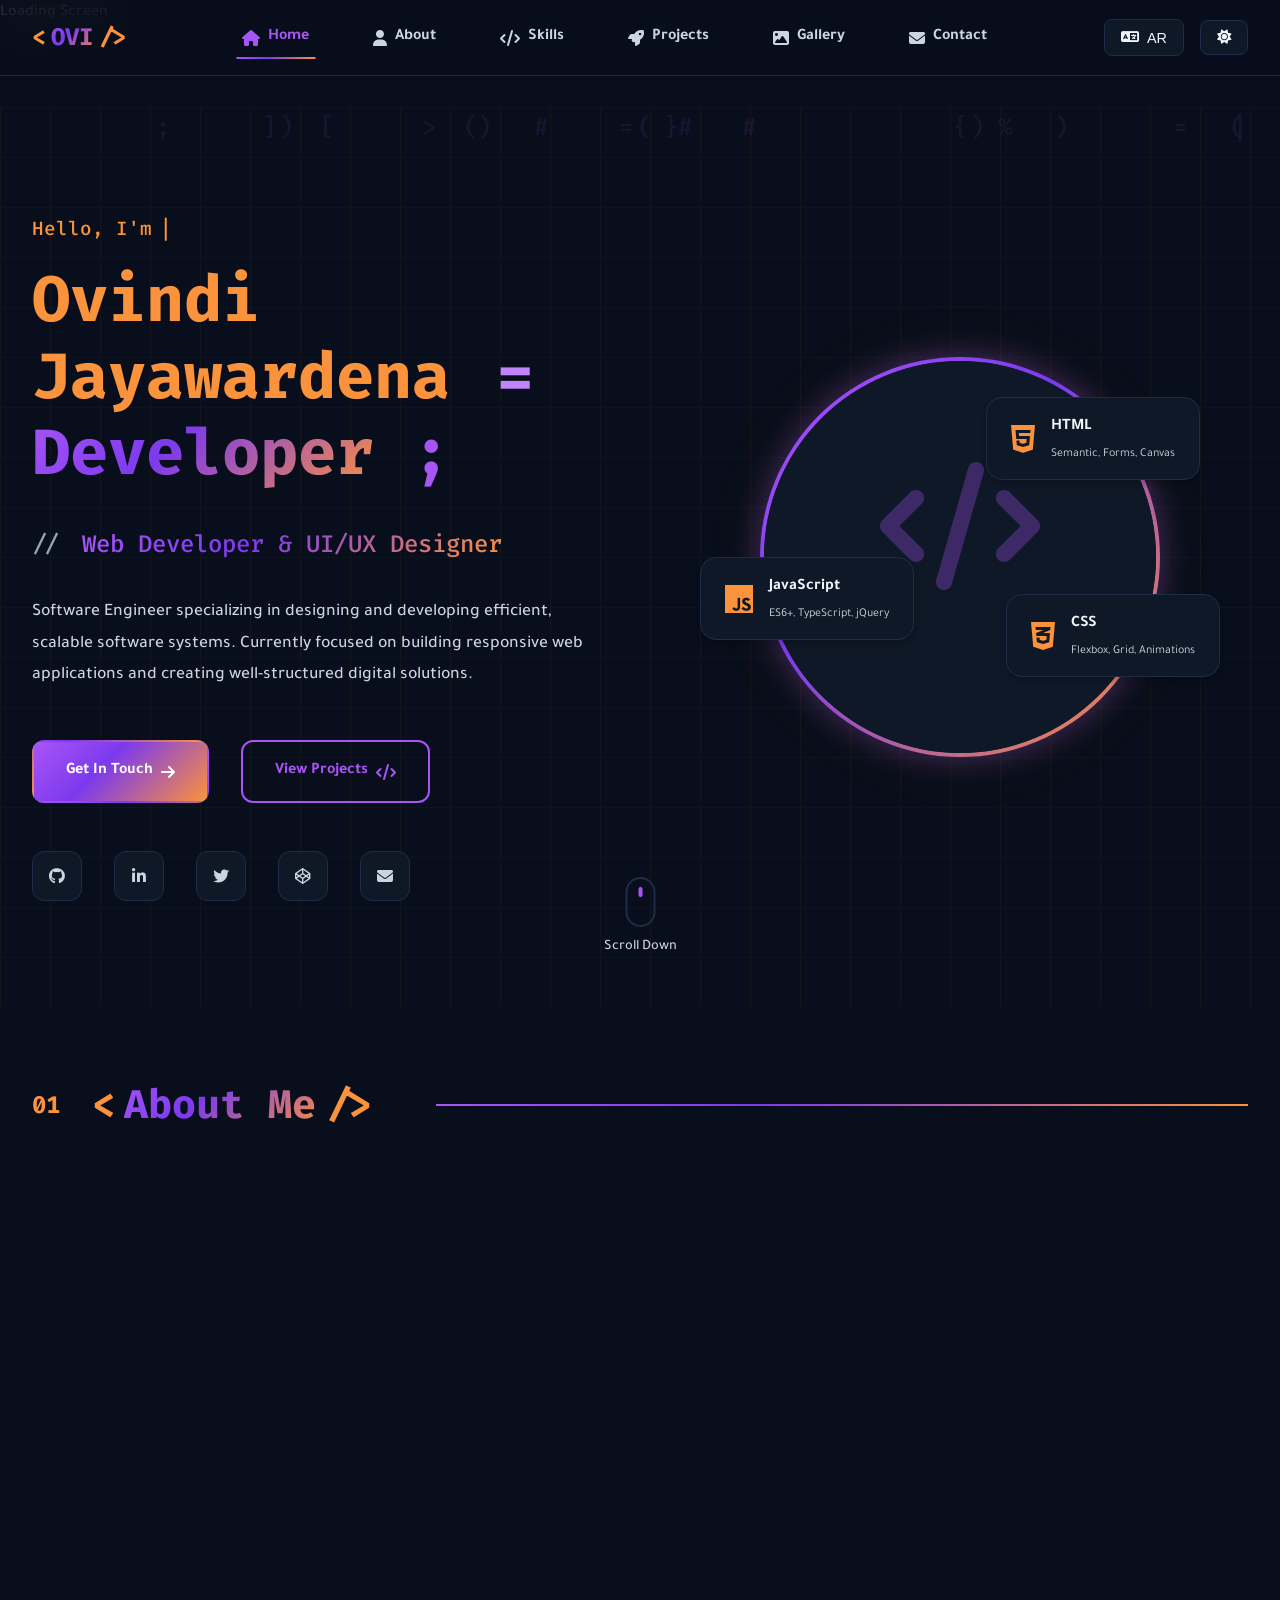
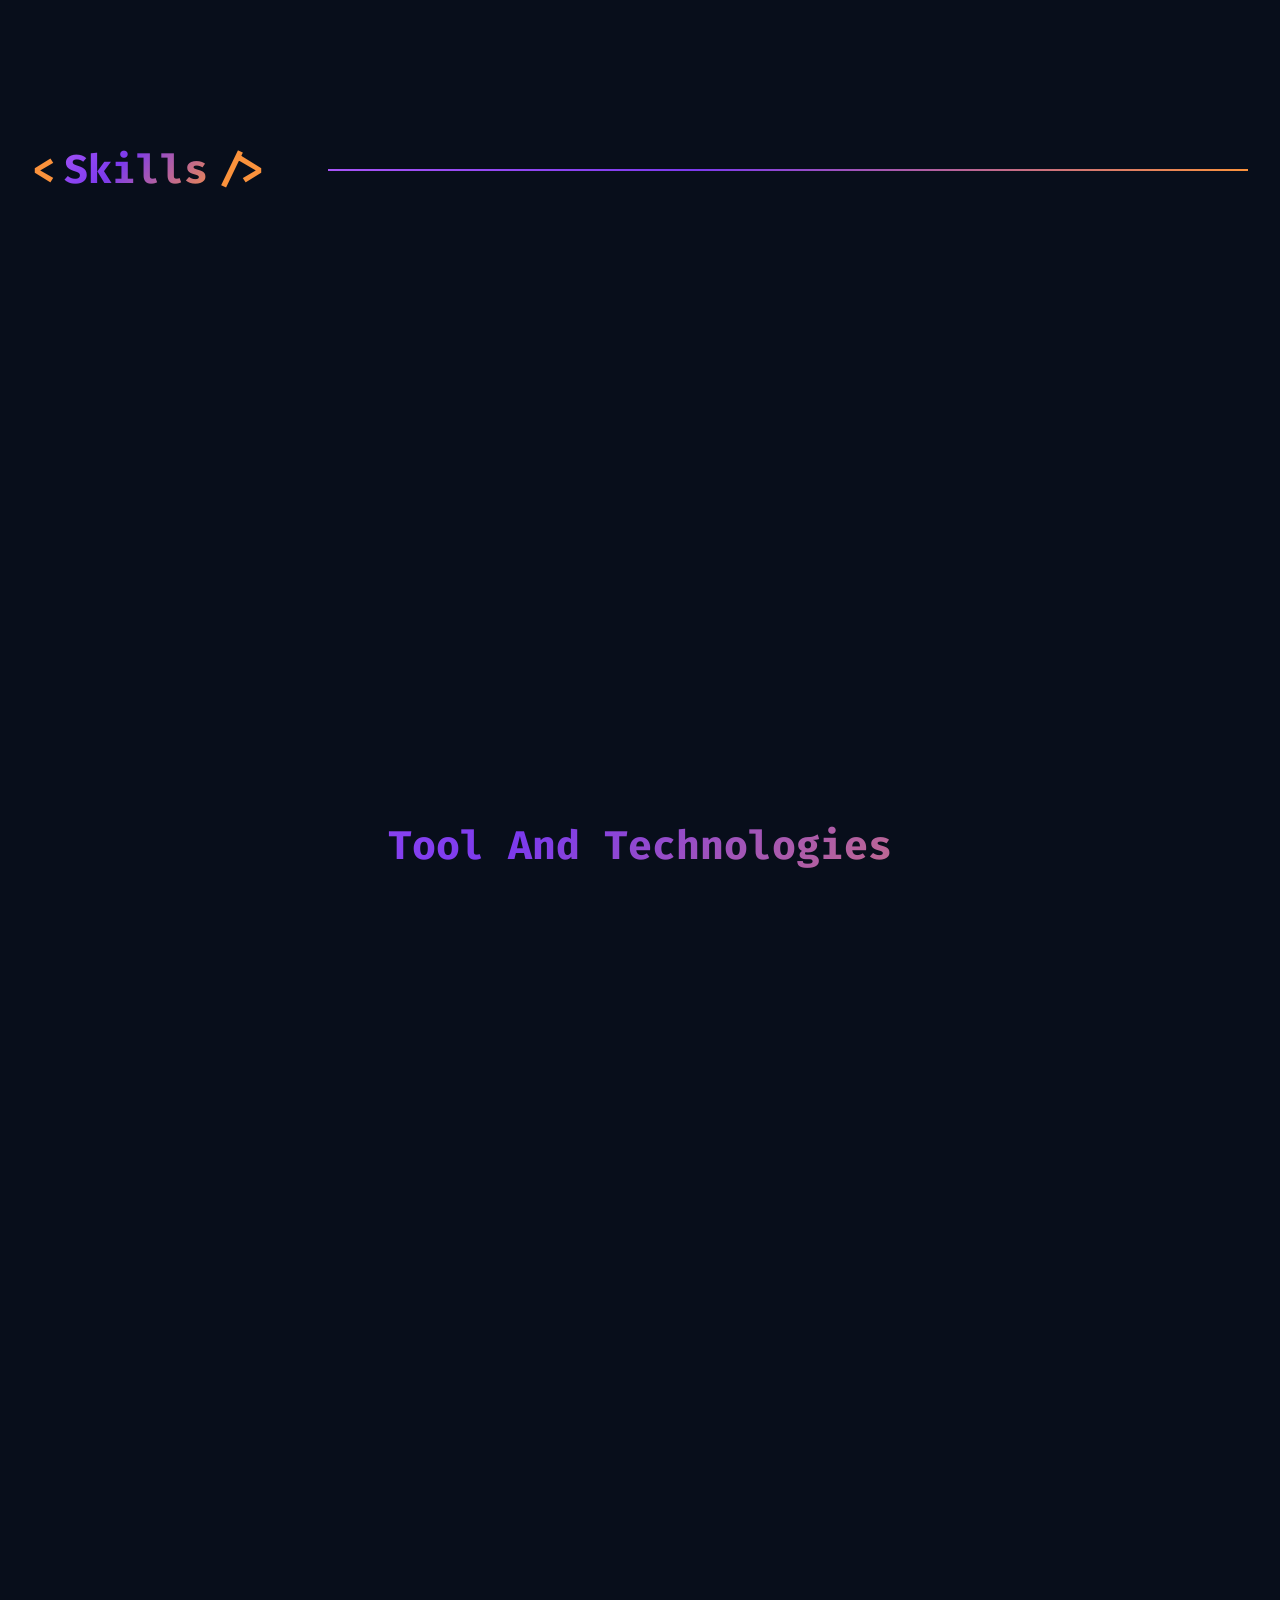
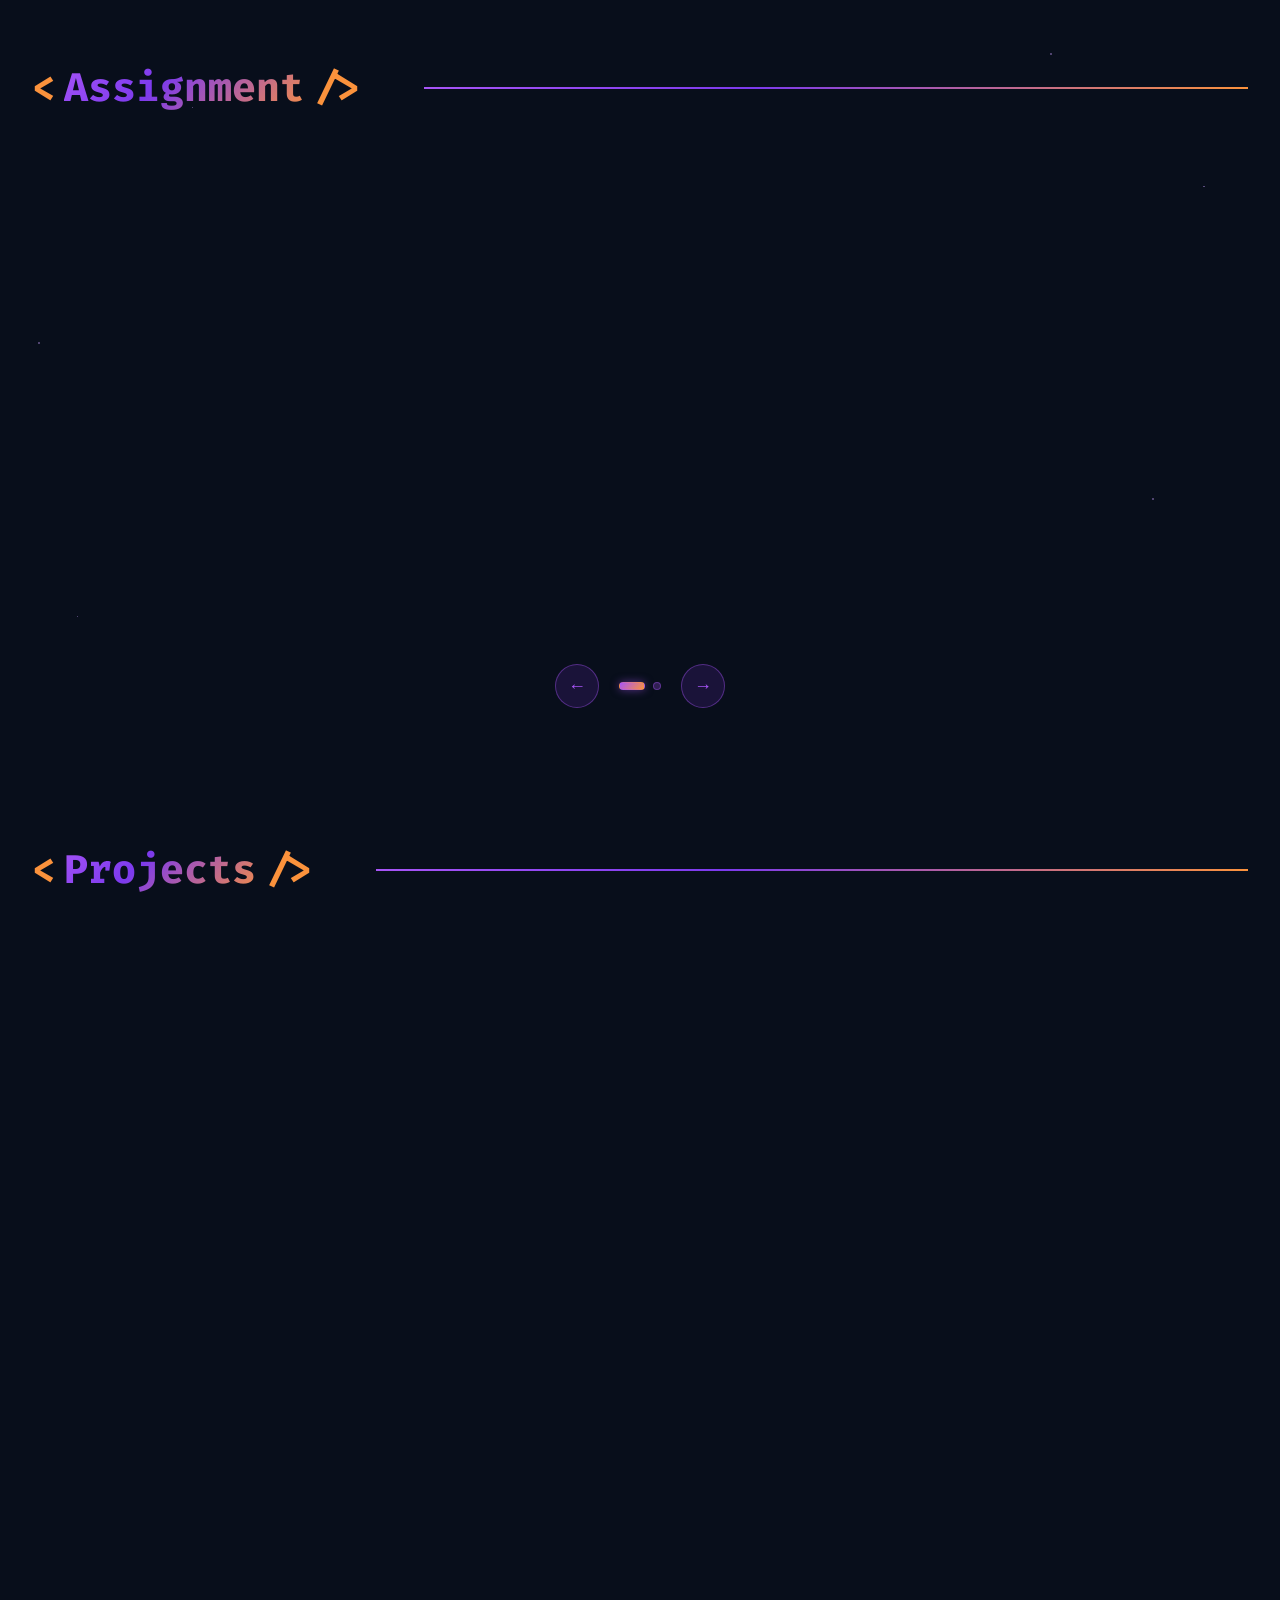
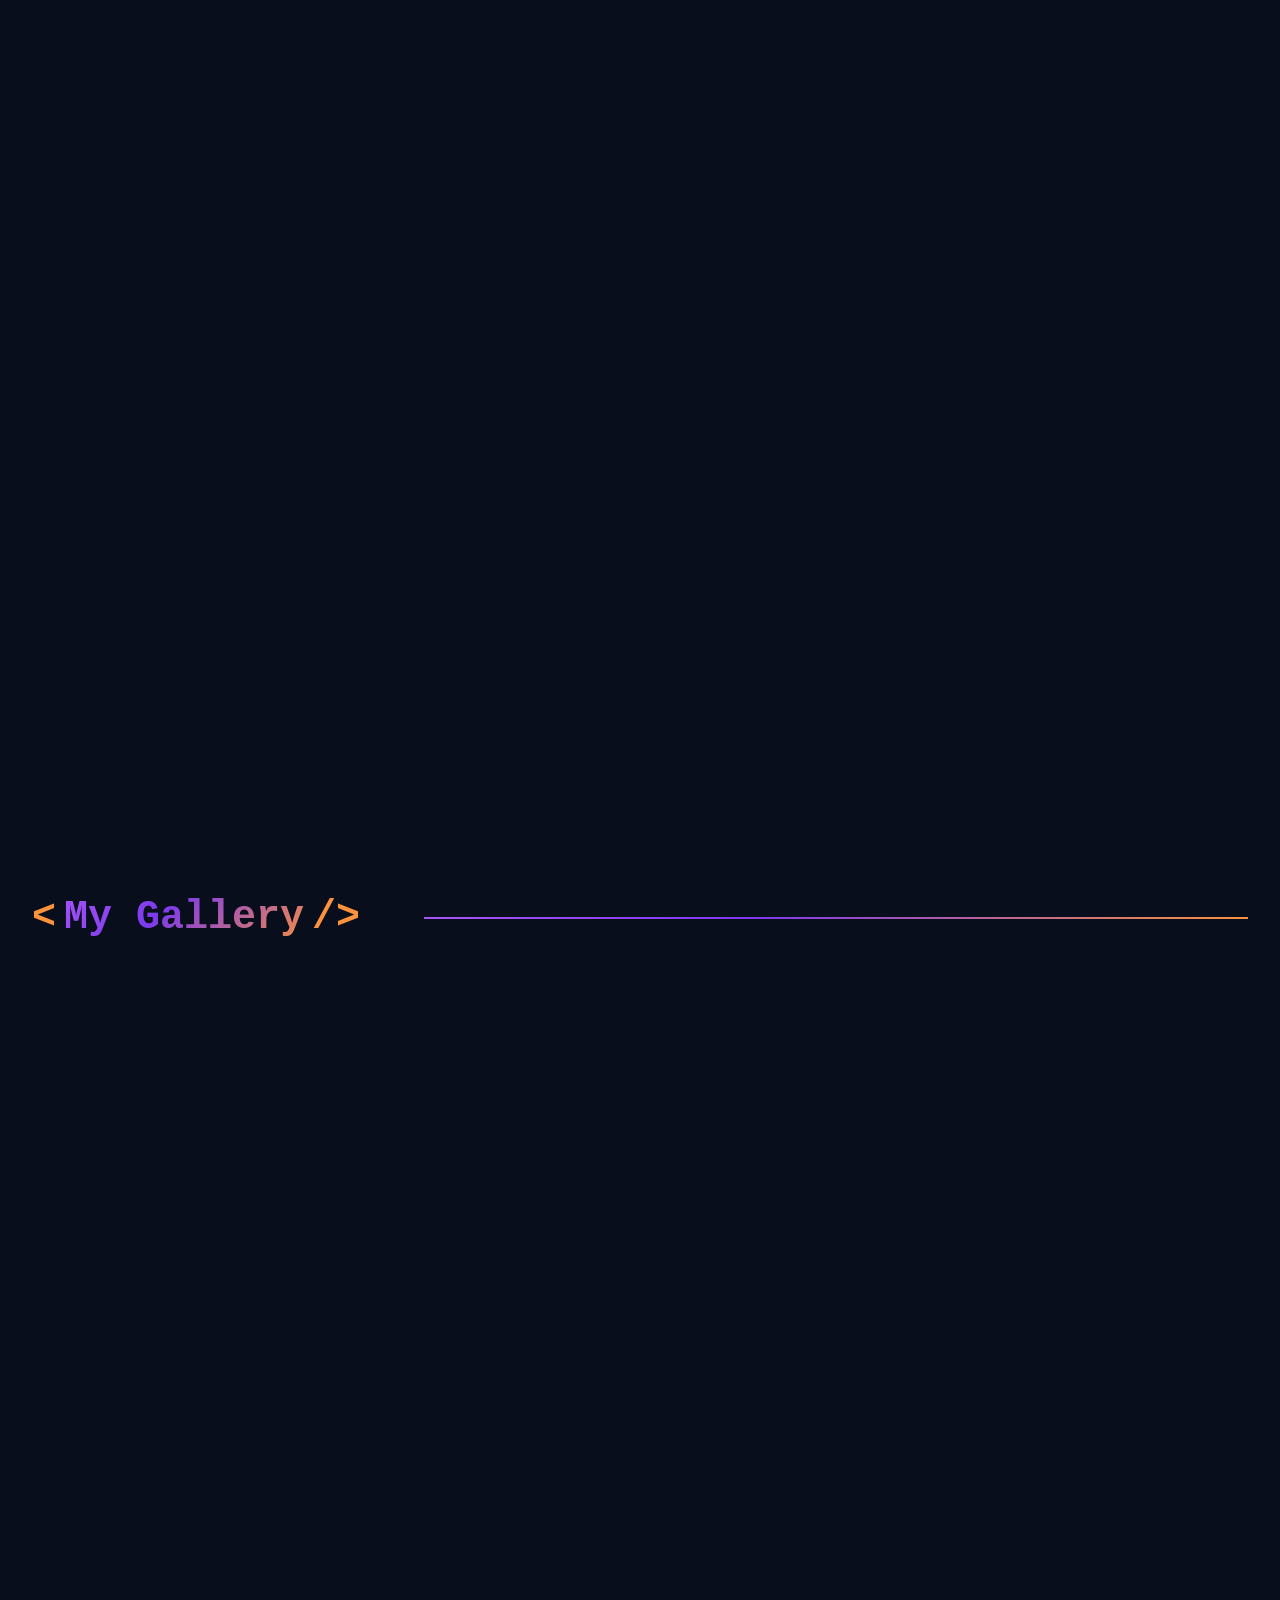
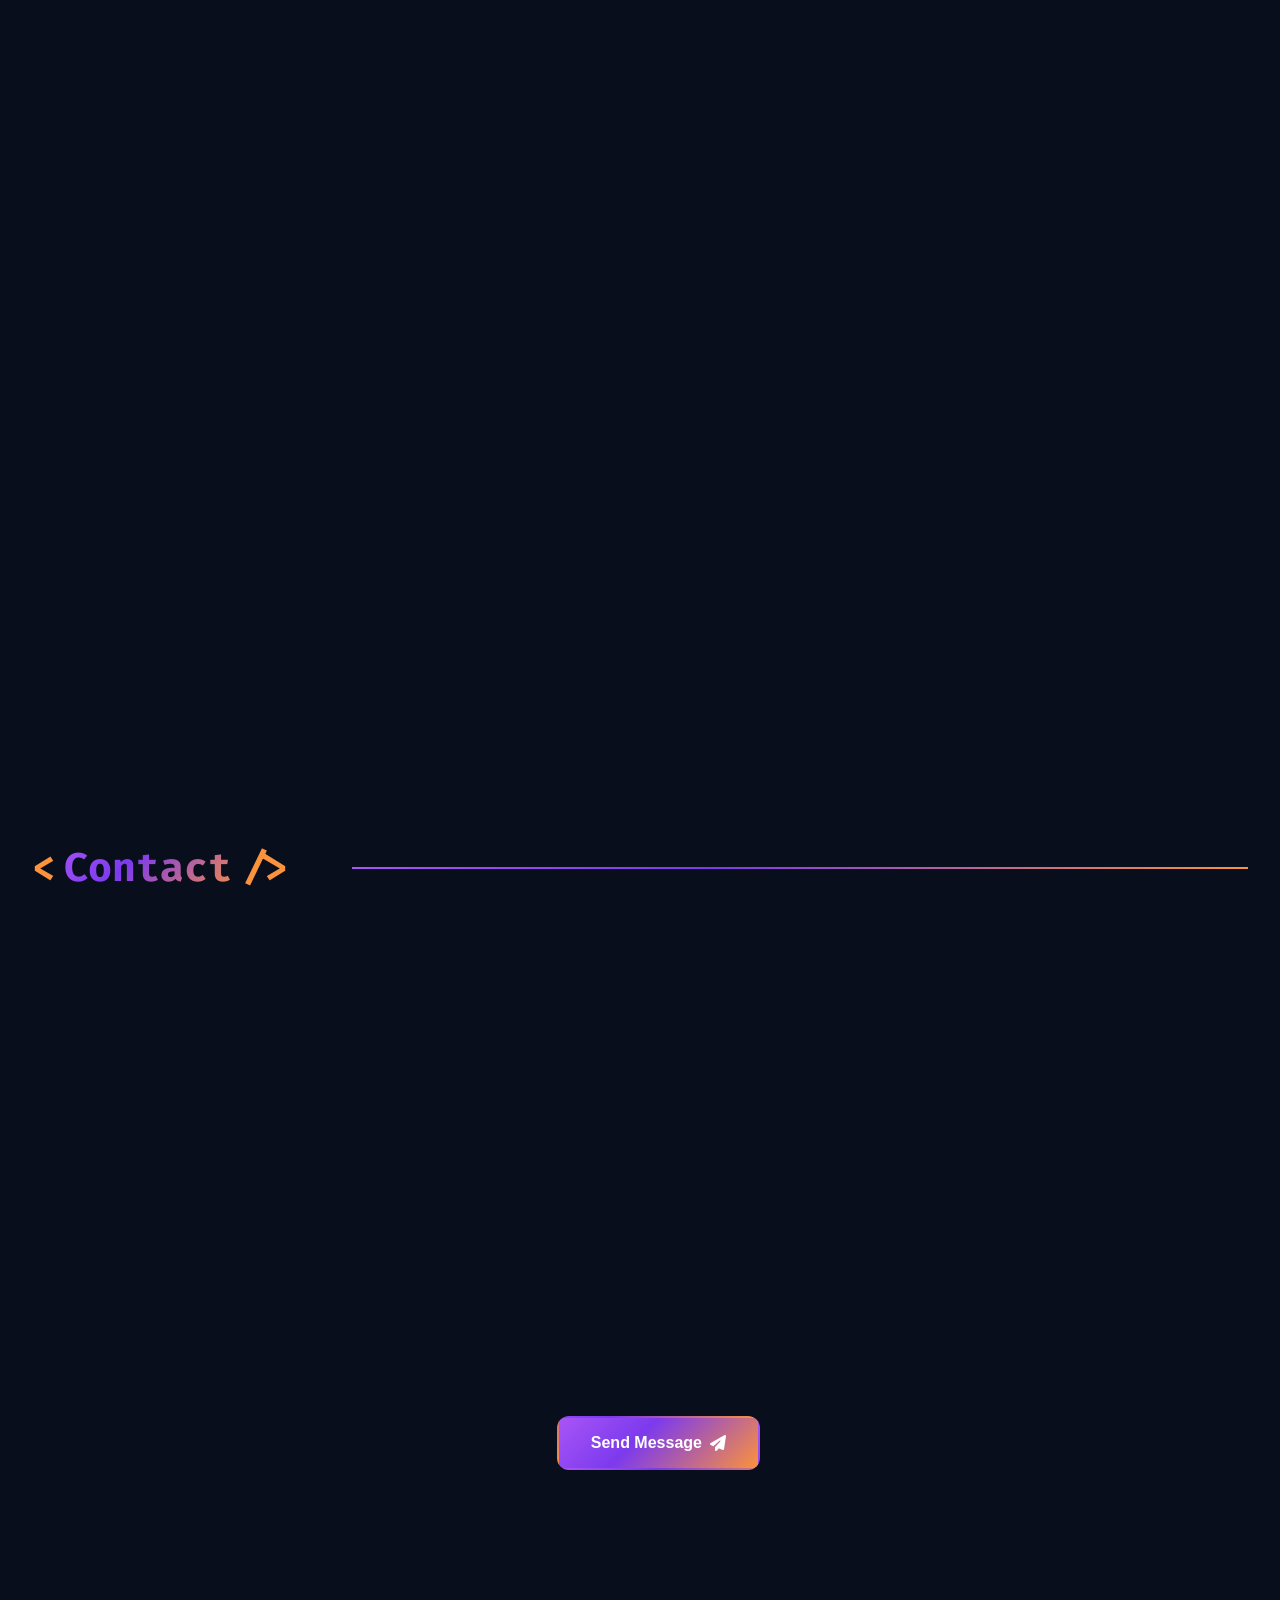
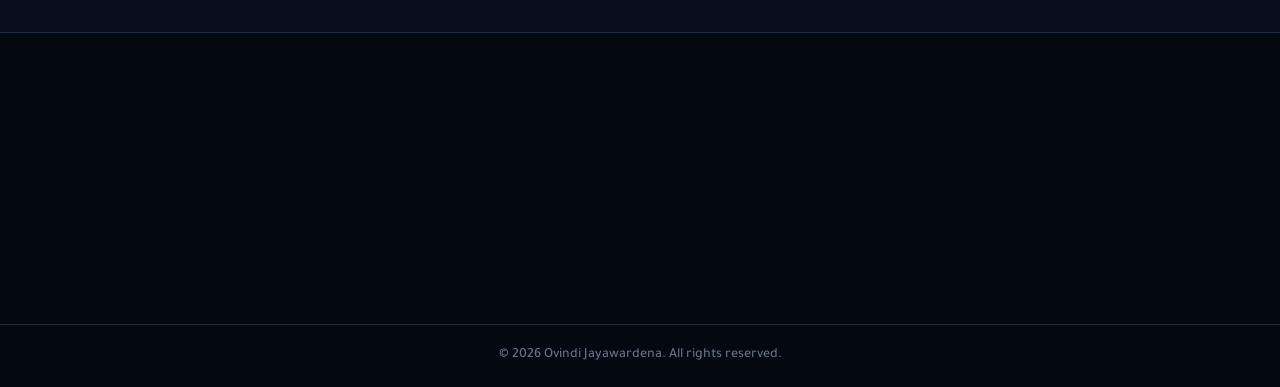
==== index.html @ 6ffea781 "add animtion for hero image icon" ====
<!DOCTYPE html>
<html lang="en" dir="ltr">
<head>
    <meta charset="UTF-8">
    <meta name="viewport" content="width=device-width, initial-scale=1.0, maximum-scale=5.0, user-scalable=yes">
    <meta http-equiv="X-UA-Compatible" content="IE=edge">
    <title> My Portfolio Web Design</title>




    <script>
        if (typeof console !== 'undefined' && console.warn) {
            const originalWarn = console.warn;
            console.warn = function(...args) {
                if (args[0] && typeof args[0] === 'string' && args[0].includes('tailwindcss.com')) {
                    return; // Suppress Tailwind CDN warning
                }
                originalWarn.apply(console, args);
            };
        }
    </script>



    <link rel="stylesheet" href="css/css.css">
    <!-- Font Awesome -->
    <link rel="stylesheet" href="https://cdnjs.cloudflare.com/ajax/libs/font-awesome/6.4.0/css/all.min.css">

    <!-- Google Fonts -->
    <link rel="preconnect" href="https://fonts.googleapis.com">
    <link rel="preconnect" href="https://fonts.gstatic.com" crossorigin>
    <link href="https://fonts.googleapis.com/css2?family=Tajawal:wght@300;400;500;700;800;900&family=Fira+Code:wght@300;
    400;500;600;700&display=swap" rel="stylesheet">
    <link href="https://unpkg.com/aos@2.3.1/dist/aos.css" rel="stylesheet">

    <!-- Animate CSS -->
    <link rel="stylesheet" href="https://cdnjs.cloudflare.com/ajax/libs/animate.css/4.1.1/animate.min.css"/>

</head>
<body class="body-main" data-theme="dark" data-lang="en" data-dir="ltr">


 Loading Screen
<div class="loader-screen" id="loader">
    <div class="loader-content">
        <div class="loader-code-text">
            <div class="code-line" data-line="1">const portfolio = {</div>
            <div class="code-line" data-line="2">  loading: true,</div>
            <div class="code-line" data-line="3">  status: 'initializing...'</div>
            <div class="code-line" data-line="4">};</div>
        </div>
        <div class="loader-spinner-wrapper">
            <div class="loader-spinner"></div>
        </div>
        <div class="loader-progress-wrapper">
            <div class="loader-progress-bar"></div>
        </div>
        <div class="loader-percentage" id="loaderPercent">0%</div>
    </div>
</div>

<!-- Navigation Header -->
<header class="main-header" id="header">
    <nav class="nav-container">
        <div class="nav-brand">
            <div class="brand-logo">
                <span class="logo-bracket">&lt;</span>
                <span class="logo-text">OVI</span>
                <span class="logo-bracket">/&gt;</span>
            </div>
        </div>

        <div class="nav-menu" id="navMenu">
            <a href="#home" class="nav-link active" data-section="home">
                <i class="fas fa-home"></i>
                <span class="nav-text" data-text-en="Home" data-text-ar="الرئيسية">Home</span>
            </a>
            <a href="#about" class="nav-link" data-section="about">
                <i class="fas fa-user"></i>
                <span class="nav-text" data-text-en="About" data-text-ar="عني">About</span>
            </a>
            <a href="#skills" class="nav-link" data-section="skills">
                <i class="fas fa-code"></i>
                <span class="nav-text" data-text-en="Skills" data-text-ar="المهارات">Skills</span>
            </a>

            <a href="#projects" class="nav-link" data-section="projects">
                <i class="fas fa-rocket"></i>
                <span class="nav-text" data-text-en="Projects" data-text-ar="المشاريع">Projects</span>
            </a>
            <a href="#gallery" class="nav-link" data-section="gallery">
                <i class="fas fa-image"></i>
                <span class="nav-text" data-text-en="Gallery" data-text-ar="الخبرة">Gallery</span>
            </a>
            <a href="#contact" class="nav-link" data-section="contact">
                <i class="fas fa-envelope"></i>
                <span class="nav-text" data-text-en="Contact" data-text-ar="التواصل">Contact</span>
            </a>
        </div>

        <div class="nav-controls">
            <button class="lang-toggle" id="langToggle" title="Toggle Language">
                <i class="fas fa-language"></i>
                <span class="lang-text">AR</span>
            </button>
            <button class="theme-toggle" id="themeToggle" title="Toggle Theme">
                <i class="fas fa-moon"></i>
            </button>
            <button class="menu-toggle" id="menuToggle" title="Toggle Menu">
                <span></span>
                <span></span>
                <span></span>
            </button>
        </div>
    </nav>
</header>

<!-- Main Content -->
<main class="main-content">

    <!-- Hero Section -->
    <section id="home" class="hero-section">
        <div class="hero-background">
            <div class="code-grid-bg"></div>
            <div class="floating-particles" id="particles"></div>
        </div>

        <div class="hero-container">
            <div class="hero-content">
                <div class="hero-greeting">
                    <span class="greeting-text" data-text-en="Hello, I'm" data-text-ar="مرحباً، أنا">Hello, I'm</span>
                    <span class="greeting-cursor">|</span>
                </div>

                <h1 class="hero-name" id="heroName">
                    <span class="name-prefix">Ovindi Jayawardena</span>
                    <span class="name-operator">=</span>
                    <span class="name-value">Developer</span>
                    <span class="name-suffix">;</span>
                </h1>

                <div class="hero-title">
                    <span class="title-prefix">//</span>
                    <span class="title-text" data-text-en="Web Developer & UI/UX Designer" data-text-ar="مطور
                    Web  & مصمم UI/UX">Web Developer & UI/UX Designer</span>
                </div>

                <p class="hero-description" data-text-en="Software Engineer specializing in designing and developing efficient,
                scalable software systems. Currently focused on building responsive web applications and creating well-structured digital solutions."
                   data-text-ar="مهندس برمجيات متخصص في تصميم وتطوير أنظمة برمجية فعالة
                    وقابلة للتوسع. يركز حاليًا على بناء تطبيقات ويب متجاوبة وإنشاء حلول رقمية منظمة بشكل جيد.">
                    Software Engineer specializing in designing and developing efficient, scalable software systems.
                    Currently focused on building responsive web applications and creating well-structured digital solutions.
                </p>

                <div class="hero-buttons" >
                    <a href="#contact" class="btn btn-primary">
                        <span data-text-en="Get In Touch" data-text-ar="تواصل معي">Get In Touch</span>
                        <i class="fas fa-arrow-right"></i>
                    </a>
                    <a href="#projects" class="btn btn-secondary">
                        <span data-text-en="View Projects" data-text-ar="عرض المشاريع">View Projects</span>
                        <i class="fas fa-code"></i>
                    </a>
                </div>

                <div class="hero-social">
                    <a href="https://github.com/OviBby" class="social-icon" title="GitHub">
                        <i class="fab fa-github"></i>
                    </a>
                    <a href="https://www.linkedin.com/in/ovindi-jayawardena-5516933a5/" class="social-icon" title="LinkedIn">
                        <i class="fab fa-linkedin-in"></i>
                    </a>
                    <a href="#" class="social-icon" title="Twitter">
                        <i class="fab fa-twitter"></i>
                    </a>
                    <a href="https://codepen.io/your-work" class="social-icon" title="CodePen">
                        <i class="fab fa-codepen"></i>
                    </a>
                    <a href="mailto:ovindijayawardena@gmail.com" class="social-icon" title="Email">
                        <i class="fas fa-envelope"></i>
                    </a>
                </div>
            </div>

            <div class="hero-image-wrapper">
                <div class="hero-image-container">
                    <div class="profile-image-frame">
                        <div class="profile-image" id="profileImage">
                            <div class="profile-placeholder">
                                <i class="fas fa-code animate__animated animate__rotateIn"></i>
                            </div>
                        </div>
                    </div>


                    <div class="floating-badge badge-2">
                        <i class="fab fa-css3-alt"></i>
                        <div class="badge-content">
                            <span class="badge-title">CSS</span>
                            <span class="badge-libs">Flexbox, Grid, Animations</span>
                        </div>
                    </div>
                    <div class="floating-badge badge-1">
                        <i class="fab fa-html5"></i>
                        <div class="badge-content">
                            <span class="badge-title">HTML</span>
                            <span class="badge-libs">Semantic, Forms, Canvas</span>
                        </div>
                    </div>
                    <div class="floating-badge badge-3">
                        <i class="fab fa-js"></i>
                        <div class="badge-content">
                            <span class="badge-title">JavaScript</span>
                            <span class="badge-libs">ES6+, TypeScript, jQuery</span>
                        </div>
                    </div>

                </div>
            </div>
        </div>

        <div class="scroll-indicator">
            <div class="scroll-mouse">
                <div class="scroll-wheel"></div>
            </div>
            <span class="scroll-text" data-text-en="Scroll Down" data-text-ar="انتقل للأسفل">Scroll Down</span>
        </div>
    </section>

    <!-- About Section -->
    <section id="about" class="section about-section">
        <div class="section-container">
            <div class="section-header">
                <span class="section-number">01</span>
                <h2 class="section-title">
                    <span class="title-bracket">&lt;</span>
                    <span class="title-text" data-text-en="About Me" data-text-ar="عني">About Me</span>
                    <span class="title-bracket">/&gt;</span>
                </h2>
                <div class="section-line"></div>
            </div>

            <div class="about-content" data-aos="fade-up">
                <div class="about-text-wrapper">
                    <div class="about-intro">
                        <p class="about-text" data-text-en=" I am a creative and detail-oriented individual with a strong
                        interest in technology, design, and digital solutions. I enjoy combining creativity with logical
                        thinking to build user-friendly and meaningful experiences. I am continuously improving my skills in software development,
                         web design, and modern technologies, with a focus on delivering high-quality and impactful solutions."
                           data-text-ar="أنا شخص مبدع وأهتم بالتفاصيل ولدي اهتمام كبير بالتكنولوجيا والتصميم والحلول الرقمية. أستمتع بدمج الإبداع مع التفكير المنطقي لبناء تجارب سهلة الاستخدام وذات معنى. أعمل باستمرار على تطوير مهاراتي في تطوير البرمجيات
                           وتصميم الويب والتقنيات الحديثة، مع التركيز على تقديم حلول عالية الجودة وذات تأثير ">
                            I am a creative and detail-oriented individual with a strong interest in technology, design,
                            and digital solutions. I enjoy combining creativity with logical thinking to build user-friendly and meaningful experiences.
                            I am continuously improving my skills in software development, web design, and modern technologies,
                            with a focus on delivering high-quality and impactful solutions.
                        </p>
                    </div>

                    <div class="about-stats" data-aos="fade-right">
                        <div class="stat-item">
                            <div class="stat-number" data-count="02">02</div>
                            <div class="stat-label" data-text-en="Projects" data-text-ar="مشروع">Projects</div>
                        </div>
                        <div class="stat-item" data-aos="fade-right">
                            <div class="stat-number" data-count="01">01</div>
                            <div class="stat-label" data-text-en="Years Experience" data-text-ar="سنوات خبرة">Years Experience</div>
                        </div>
                        <div class="stat-item" data-aos="fade-right">
                            <div class="stat-number" data-count="30">10</div>
                            <div class="stat-label" data-text-en="Happy Clients" data-text-ar="عميل سعيد">Happy Clients</div>
                        </div>
                    </div>
                </div>

                <div  class="about-image-wrapper" data-aos="fade-left" >
                    <div class="about-image-container" >
                        <div class="code-block">
                            <div class="code-line">
                                <span class="code-keyword">Web</span>
                                <span class="code-variable">developer</span>
                                <span class="code-operator">=</span>
                                <span class="code-brace">{</span>
                            </div>
                            <div class="code-line indent">
                                <span class="code-property">name</span>
                                <span class="code-operator">:</span>
                                <span class="code-string">'Ovindi'</span>
                                <span class="code-comma">,</span>
                            </div>
                            <div class="code-line indent">
                                <span class="code-property">skills</span>
                                <span class="code-operator">:</span>
                                <span class="code-bracket">[</span>
                                <span class="code-string">'JAVA'</span>
                                <span class="code-comma">,</span>
                                <span class="code-string">'SQL'</span>
                                <span class="code-comma">,</span>
                                <span class="code-string">'HTML'</span>
                                <span class="code-bracket">]</span>
                                <span class="code-comma">,</span>
                            </div>
                            <div class="code-line indent">
                                <span class="code-property">passion</span>
                                <span class="code-operator">:</span>
                                <span class="code-string">'Coding'</span>
                            </div>
                            <div class="code-line">
                                <span class="code-brace">}</span>
                                <span class="code-semicolon">;</span>
                            </div>
                        </div>
                    </div>
                </div>
            </div>
        </div>
    </section>
    <!-- Skills Section -->
    <section id="skills" class="section skw-section" >
        <div class="section-container">
            <div class="section-header">

                <h2 class="section-title">
                    <span class="title-bracket">&lt;</span>
                    <span class="title-text" data-text-en="Skills" data-text-ar="عني">Skills</span>
                    <span class="title-bracket">/&gt;</span>
                </h2>
                <div class="section-line"></div>
            </div>


            <div class="skw-grid">

                <!-- Card 1 -->
                <div class="skw-box" data-aos="fade-right">
                    <span></span>
                    <div class="skw-content">
                        <div class="skw-icon">
                            <svg viewBox="0 0 24 24" fill="none" stroke="currentColor" stroke-width="1.8" stroke-linecap="round" stroke-linejoin="round">
                                <polyline points="16 18 22 12 16 6"/>
                                <polyline points="8 6 2 12 8 18"/>
                            </svg>
                        </div>

                        <h2>Frontend Development</h2>
                        <p>Building responsive and interactive user interfaces with modern technologies.</p>
                        <div class="skw-tag">HTML</div>
                        <div>
                            <div class="skw-tag">CSS</div>
                            <div class="skw-tag">JavaScript</div>
                        </div>

                        <a href="#" class="skw-link">Explore skills <i class="fas fa-chevron-right"></i></a>
                    </div>
                </div>

                <!-- Card 2 -->
                <div class="skw-box" data-aos="fade-up">
                    <span></span>
                    <div class="skw-content">
                        <div class="skw-icon">
                            <svg viewBox="0 0 24 24" fill="none" stroke="currentColor" stroke-width="1.8" stroke-linecap="round" stroke-linejoin="round">
                                <rect x="2" y="2" width="20" height="8" rx="2"/>
                                <rect x="2" y="14" width="20" height="8" rx="2"/>
                                <line x1="6" y1="6" x2="6.01" y2="6"/>
                                <line x1="6" y1="18" x2="6.01" y2="18"/>
                            </svg>
                        </div>

                        <h2>Backend Development</h2>
                        <p> Creating robust server-side applications and APIs for various needs. </p>
                        <div>
                            <div class="skw-tag">SQL</div>
                            <div class="skw-tag">Python</div>
                        </div>
                        <div>
                            <div class="skw-tag">PostgreSQL</div>
                            <div class="skw-tag">MySQL</div>
                            <div class="skw-tag"> Java</div>
                        </div>

                        <a href="#" class="skw-link">Explore skills <i class="fas fa-chevron-right"></i></a>
                    </div>
                </div>

                <!-- Card 3 -->
                <div class="skw-box" data-aos="fade-left">
                    <span></span>
                    <div class="skw-content">
                        <div class="skw-icon">
                            <svg viewBox="0 0 24 24" fill="none" stroke="currentColor" stroke-width="1.8" stroke-linecap="round" stroke-linejoin="round">
                                <rect x="3" y="3" width="8" height="8" rx="1.5"/>
                                <rect x="13" y="3" width="8" height="8" rx="1.5"/>
                                <rect x="3" y="13" width="8" height="8" rx="1.5"/>
                                <rect x="13" y="13" width="8" height="8" rx="1.5"/>
                            </svg>
                        </div>

                        <h3>Tools &amp; Technologies</h3>
                        <p>Additional technologies and tools I use in my development workflow.</p>

                        <div>
                            <div class="skw-tag">Git</div>
                            <div class="skw-tag">Docker</div>
                            <div class="skw-tag"> Figma</div>
                        </div>
                       <div>
                           <div class="skw-tag">VSCode</div>
                           <div class="skw-tag">NetBeans</div>
                           <div class="skw-tag"> GitHub</div>
                       </div>

                        <a href="#" class="skw-link">Explore skills <i class="fas fa-chevron-right"></i></a>
                    </div>
                </div>

            </div>
        </div>
    </section>

    <!-- TOOLS SECTION  -->
    <section id="tools" class="tools-section">
        <div class="tools-container">
            <h2 class="tools-title">Tool And Technologies</h2>

            <div class="tools-grid">

                <!-- Row 1 -->
                <div class="tool-card" data-aos="flip-right">
                    <img src="https://cdn.jsdelivr.net/gh/devicons/devicon/icons/html5/html5-original.svg" alt="HTML5" />
                    <span>HTML5</span>
                </div>
                <div class="tool-card" data-aos="flip-right">
                    <img src="https://cdn.jsdelivr.net/gh/devicons/devicon/icons/css3/css3-original.svg" alt="CSS3" />
                    <span>CSS3</span>
                </div>
                <div class="tool-card" data-aos="flip-right">
                    <img src="https://cdn.jsdelivr.net/gh/devicons/devicon/icons/bootstrap/bootstrap-original.svg" alt="Bootstrap" />
                    <span>Bootstrap</span>
                </div>
                <div class="tool-card" data-aos="flip-right">
                    <img src="https://cdn.jsdelivr.net/gh/devicons/devicon/icons/javascript/javascript-original.svg" alt="JavaScript" />
                    <span>JavaScript</span>
                </div>

                <!-- Row 3 -->
                <div class="tool-card" data-aos="flip-right">
                    <img src="https://cdn.jsdelivr.net/gh/devicons/devicon/icons/python/python-original.svg" alt="Python" />
                    <span>Python</span>
                </div>
                <div class="tool-card" data-aos="flip-right">
                    <img src="https://cdn.jsdelivr.net/gh/devicons/devicon/icons/java/java-original.svg" alt="Java" />
                    <span>Java</span>
                </div>
                <div class="tool-card" data-aos="flip-right">
                    <img src="https://cdn.jsdelivr.net/gh/devicons/devicon/icons/mysql/mysql-original.svg" alt="MySQL" />
                    <span>MySQL</span>
                </div>

                <!-- Row 4 -->
                <div class="tool-card" data-aos="flip-right">
                    <img src="https://cdn.jsdelivr.net/gh/devicons/devicon/icons/postgresql/postgresql-original.svg" alt="PostgreSQL" />
                    <span>PostgreSQL</span>
                </div>
                <div class="tool-card" data-aos="flip-right">
                    <img src="https://cdn.jsdelivr.net/gh/devicons/devicon/icons/git/git-original.svg" alt="Git" />
                    <span>Git</span>
                </div>
                <div class="tool-card" data-aos="flip-right">
                    <img src="https://cdn.jsdelivr.net/gh/devicons/devicon/icons/github/github-original.svg" alt="GitHub" class="icon-dark" />
                    <span>GitHub</span>
                </div>

                <!-- Row 5 -->
                <div class="tool-card" data-aos="flip-right">
                    <img src="https://cdn.jsdelivr.net/gh/devicons/devicon/icons/figma/figma-original.svg" alt="Figma" />
                    <span>Figma</span>
                </div>
                <div class="tool-card" data-aos="flip-right">
                    <img src="https://cdn.jsdelivr.net/gh/devicons/devicon/icons/netbeans/netbeans-original.svg" alt="NetBeans" />
                    <span>NetBeans</span>
                </div>
                <div class="tool-card" data-aos="flip-right">
                    <img src="https://cdn.jsdelivr.net/gh/devicons/devicon/icons/vscode/vscode-original.svg" alt="VS Code" />
                    <span>VS Code</span>
                </div>
                <div class="tool-card" data-aos="flip-right">
                    <img src="https://cdn.jsdelivr.net/gh/devicons/devicon/icons/intellij/intellij-original.svg" alt="IntelliJ IDEA" />
                    <span>IntelliJ IDEA</span>
                </div>

            </div>
        </div>
    </section>


    <!-- Assignment  SECTION  -->
    <section id="Assignment" class="section skw-section">
        <div class="section-container">
            <div class="section-header">

                <h2 class="section-title">
                    <span class="title-bracket">&lt;</span>
                    <span class="title-text" data-text-en="Assignment" data-text-ar="عني">Assignment</span>
                    <span class="title-bracket">/&gt;</span>
                </h2>
                <div class="section-line"></div>
            </div>

                    <!-- stars -->
                    <div class="star" style="width:2px;height:2px;top:8%;left:82%"></div>
                    <div class="star" style="width:1.5px;height:1.5px;top:25%;left:94%"></div>
                    <div class="star" style="width:2px;height:2px;top:65%;left:90%"></div>
                    <div class="star" style="width:1.5px;height:1.5px;top:80%;left:6%"></div>
                    <div class="star" style="width:2px;height:2px;top:45%;left:3%"></div>
                    <div class="star" style="width:1px;height:1px;top:15%;left:15%"></div>

                    <div class="gc-track" id="track" data-aos="flip-up">

                        <!-- Card 1 -->
                        <div class="gc-card active" data-i="0" >
                            <div class="corner-tl"></div>
                            <div class="corner-br"></div>
                            <div class="gc-card-inner">
                                <div class="c-label"><div class="l-dot"></div>Course 01</div>
                                <div class="c-icon">⚡</div>
                                <div class="c-title"><span>CSS</span> Usage of Cascade Style Sheets - 01</div>
                                <div class="c-desc">
                                    This activity helps to practice CSS positioning techniques such as absolute, relative,
                                    fixed, and sticky, along with grid layout, in order to create well-structured, stable,
                                    and visually organized web page designs that maintain their layout even when the browser
                                    is resized or content is added.
                                </div>
                                <div class="c-footer">
                                    <a href="pages/Assiment01.html" class="c-btn">Get more ›</a>
                                    <div class="c-counter"><div class="s-dot"></div>01 / 02</div>
                                </div>
                            </div>
                        </div>

                        <!-- Card 2 -->
                        <div class="gc-card" data-i="1">
                            <div class="corner-tl"></div>
                            <div class="corner-br"></div>
                            <div class="gc-card-inner">
                                <div class="c-label"><div class="l-dot"></div>Course 02</div>
                                <div class="c-icon">🚀</div>
                                <div class="c-title"><span>CSS</span> Usage of Cascade Style Sheets - 02</div>
                                <div class="c-desc">
                                    This assignment is about creating different animations using HTML and CSS,
                                    including transitions, rotations, loaders, sliders, and a car animation scene
                                    without using any frameworks.
                                </div>
                                <div class="c-footer">
                                    <a href="pages/course02.html" class="c-btn">Get more ›</a>
                                    <div class="c-counter"><div class="s-dot"></div>02 / 02</div>
                                </div>
                            </div>
                        </div>


                        <!-- Card 3 -->
                    </div>

                    <!-- Navigation -->
                    <div class="gc-nav">
                        <button class="nav-btn" id="prev">&#8592;</button>
                        <div class="gc-dots">
                            <div class="dot on" data-d="0"></div>
                            <div class="dot" data-d="1"></div>

                        </div>
                        <button class="nav-btn" id="next">&#8594;</button>
                    </div>

                </div>
            </div>
            </div>
            </div>

</section>
    <!-- Projects Section -->
<section id="projects" class="section projects-section">
    <div class="section-container">
        <div class="section-header">
            <h2 class="section-title">
                <span class="title-bracket">&lt;</span>
                <span class="title-text" data-text-en="Projects" data-text-ar="المشاريع">Projects</span>
                <span class="title-bracket">/&gt;</span>
            </h2>
            <div class="section-line"></div>
        </div>
        <div class="projects-grid">
            <!-- Supermarket Project -->
            <div class="project-card" data-aos="fade-up">
                <div class="project-image">
                    <div class="project-overlay">
                        <div class="project-links">
                            <a href="https://github.com/OviBby/IJSE-STOCK-MANAGEMENT-SYSTEM-/blob/main/GDSE%2075_ITS1010_Ovindi%20jayawardana.java"
                               class="project-link" title="View Project">
                                <i class="fas fa-external-link-alt"></i>
                            </a>
                            <a href="https://github.com/OviBby/IJSE-STOCK-MANAGEMENT-SYSTEM-/blob/main/GDSE%2075_ITS1010_Ovindi%20jayawardana.java"
                               class="project-link" title="View Code">
                                <i class="fab fa-github"></i>
                            </a>

                        </div>
                    </div>
                    <div class="project-placeholder">
                        <i class="fas fa-shopping-cart"></i>
                    </div>
                </div>
                <div class="project-content">
                    <h3 class="project-title" data-text-en="Supermarket Platform" data-text-ar="منصة السوبرماركت">Supermarket Platform</h3>
                    <p class="project-description"
                       data-text-en="A supermarket is a large store that sells groceries and daily household items in one place, making shopping easy and convenient."
                       data-text-ar="السوبرماركت هو متجر كبير يبيع المواد الغذائية والاحتياجات المنزلية اليومية في مكان واحد، مما يجعل التسوق سهلاً ومريحًا.">
                        A supermarket is a large store that sells groceries and daily household items in one place,
                        making shopping easy and convenient.
                    </p>
                    <div class="project-tags">
                        <span class="tag">VsCode</span>
                    </div>
                </div>
            </div>

            <!-- Connect Four Game -->
            <div class="project-card" data-aos="fade-up">
                <div class="project-image">
                    <div class="project-overlay">
                        <div class="project-links">
                            <a href="https://github.com/OviBby/Connect-Four-Game" class="project-link" title="View Project">
                                <i class="fas fa-external-link-alt"></i>
                            </a>
                            <a href="https://github.com/OviBby/Connect-Four-Game" class="project-link" title="View Code">
                                <i class="fab fa-github"></i>
                            </a>
                        </div>
                    </div>
                    <div class="project-placeholder">
                        <i class="fas fa-gamepad"></i>
                    </div>
                </div>
                <div class="project-content">
                    <h3 class="project-title" data-text-en="Connect Four Game" data-text-ar="تطبيق إدارة المهام">Connect Four Game</h3>
                    <p class="project-description"
                       data-text-en="Connect Four is a traditional two-player strategy game where players compete to create a straight line of four matching pieces either horizontally, vertically, or diagonally"
                       data-text-ar="تطبيق ويب لإدارة المهام مع مزامنة فورية وتصميم عصري.">
                        Connect Four is a traditional two-player strategy game where players compete to create a straight line of four matching pieces either horizontally, vertically, or diagonally
                    </p>
                    <div class="project-tags">
                        <span class="tag">IntelliJ IDEA</span>
                    </div>
                </div>
            </div>

            <!-- Gold Management System -->
            <div class="project-card" data-aos="fade-up">
                <div class="project-image">
                    <div class="project-overlay">
                        <div class="project-links">
                            <a href="https://github.com/OviBby/-Golden-Trust-Pawn-Jewelry-Store-Management-System" class="project-link" title="View Project">
                                <i class="fas fa-external-link-alt"></i>
                            </a>
                            <a href="https://github.com/OviBby/-Golden-Trust-Pawn-Jewelry-Store-Management-System" class="project-link" title="View Code">
                                <i class="fab fa-github"></i>
                            </a>

                        </div>
                    </div>
                    <div class="project-placeholder">
                        <i class="fas fa-tasks"></i>
                    </div>
                </div>
                <div class="project-content">
                    <h3 class="project-title" data-text-en="Gold Mangement System" data-text-ar="منصة المدونة">Gold Mangement System</h3>
                    <p class="project-description"
                       data-text-en="The Golden Management System is a database-driven application that manages gold transactions, customer records, and payments efficiently."
                       data-text-ar="منصة مدونة حديثة مع ميزات CMS وتصميم واجهة مستخدم جميل.">
                        The Golden Management System is a database-driven application that manages gold transactions,
                        customer records, and payments efficiently.
                    </p>
                    <div class="project-tags">
                        <span class="tag">IntelliJ IDEA</span>
                        <span class="tag">SceneBuilder</span>
                        <span class="tag">JasperRepot</span>
                    </div>
                </div>
            </div>

            <!-- GYM Management System -->
            <div class="project-card" data-aos="fade-up">
                <div class="project-image">
                    <div class="project-overlay">
                        <div class="project-links">
                            <a href="https://github.com/OviBby/Gym-Management-System" class="project-link" title="View Project">
                                <i class="fas fa-external-link-alt"></i>
                            </a>
                            <a href="https://github.com/OviBby/Gym-Management-System" class="project-link" title="View Code">
                                <i class="fab fa-github"></i>
                            </a>

                        </div>
                    </div>
                    <div class="project-placeholder">
                        <i class="fas fa-dumbbell"></i>
                    </div>
                </div>
                <div class="project-content">
                    <h3 class="project-title" data-text-en="GYM Mangement System" data-text-ar="منصة المدونة">GYM Mangement System</h3>
                    <p class="project-description"
                       data-text-en="A terminal-based gym system used to add members and trainers, and manage their details easily."
                       data-text-ar="منصة مدونة حديثة مع ميزات CMS وتصميم واجهة مستخدم جميل.">
                        A terminal-based gym system used to add members and trainers, and manage their details easily.
                    </p>
                    <div class="project-tags">
                        <span class="tag">IntelliJ IDEA</span>
                    </div>

                </div>
            </div>

            <!-- Pharmacy Management System -->
            <div class="project-card" data-aos="fade-up">
                <div class="project-image">
                    <div class="project-overlay">
                        <div class="project-links">
                            <a href="https://github.com/OviBby/Pharmacy-Management-System" class="project-link" title="View Project">
                                <i class="fas fa-external-link-alt"></i>
                            </a>
                            <a href="https://github.com/OviBby/Pharmacy-Management-System" class="project-link" title="View Code">
                                <i class="fab fa-github"></i>
                            </a>
                        </div>
                    </div>
                    <div class="project-placeholder">
                        <i class="fas fa-pills"></i>
                    </div>
                </div>
                <div class="project-content">
                    <h3 class="project-title" data-text-en="Pharmacy Management System" data-text-ar="منصة المدونة">Pharmacy Management System</h3>
                    <p class="project-description"
                       data-text-en="A terminal-based pharmacy system used to manage medicines and keep track of stock easily."
                       data-text-ar="منصة مدونة حديثة مع ميزات CMS وتصميم واجهة مستخدم جميل.">
                        A terminal-based pharmacy system used to manage medicines and keep track of stock easily.
                    </p>
                    <div class="project-tags">
                        <span class="tag">IntelliJ IDEA</span>
                    </div>

                </div>

            </div>

            <!-- market Project -->
            <div class="project-card" data-aos="fade-up">
                <div class="project-image">
                    <div class="project-overlay">
                        <div class="project-links">
                            <a href="https://github.com/OviBby/Super-Market-System"
                               class="project-link" title="View Project">
                                <i class="fas fa-external-link-alt"></i>
                            </a>
                            <a href="https://github.com/OviBby/Super-Market-System"
                               class="project-link" title="View Code">
                                <i class="fab fa-github"></i>
                            </a>
                        </div>
                    </div>
                    <div class="project-placeholder">
                        <i class="fas fa-store"></i>
                    </div>
                </div>
                <div class="project-content">
                    <h3 class="project-title" data-text-en="Market Management System" data-text-ar="منصة السوبرماركت">Market Management System</h3>
                    <p class="project-description"
                       data-text-en="A market is a large store that sells groceries and daily household items in one place, making shopping easy and convenient."
                       data-text-ar="السوبرماركت هو متجر كبير يبيع المواد الغذائية والاحتياجات المنزلية اليومية في مكان واحد، مما يجعل التسوق سهلاً ومريحًا.">
                        A market is a large store that sells groceries and daily household items in one place,
                        making shopping easy and convenient.
                    </p>
                    <div class="project-tags">
                        <span class="tag">NetBeans</span>
                        <span class="tag">SceneBuilder</span>
                        <span class="tag">JasperRepot</span>
                    </div>
                </div>


            </div>



        </div>
        </div>
</section>

   <!-- Gallery SECTION-->
    <section id="gallery" class="section projects-section" >
        <div class="section-container">
            <div class="section-header">
                <h2 class="section-title">
                    <span class="title-bracket">&lt;</span>
                    <span class="title-text" data-text-en="My Gallery" data-text-ar="المشاريع">My Gallery </span>
                    <span class="title-bracket">/&gt;</span>
                </h2>
                <div class="section-line"></div>
            </div>


            <div class="gallery">
                <figure data-aos="flip-down">
                    <img src="gallry/1.JPG" alt="Campus">
                    <figcaption>
                        <h3>Campus </h3>
                        <p>Making memories in between assignments</p>
                    </figcaption>
                </figure>
                <figure data-aos="flip-down">
                    <img src="gallry/8.JPG" alt="Bach">
                    <figcaption>
                        <h3>Panadura</h3>
                        <p>Most memoriful places</p>
                    </figcaption>
                </figure>
                <figure data-aos="flip-down">
                    <img src="gallry/7.JPG" alt="School">
                    <figcaption>
                        <h3>School fridens</h3>
                        <p> Day with crazy school friends .</p>
                    </figcaption>
                </figure>

                <figure data-aos="flip-down">
                    <img src="gallry/4.JPG" alt="me">
                    <figcaption>
                        <h3>Me</h3>
                        <p>Crazy time </p>
                    </figcaption>
                </figure>

                <figure data-aos="flip-down">
                    <img src="gallry/15.JPG" alt="First Group Activity">
                    <figcaption>
                        <h3>First Group Activity</h3>
                        <p>First Group Activity memories new friends.</p>
                    </figcaption>
                </figure>
                <figure data-aos="flip-down">
                    <img src="gallry/11.JPG" alt="Office">
                    <figcaption>
                        <h3>Free time</h3>
                        <p>Not just friends… we’re a whole vibe.</p>
                    </figcaption>
                </figure>
                <figure data-aos="flip-down">
                    <img src="gallry/5.JPG" alt="ME">
                    <figcaption>
                        <h3>Campus life</h3>
                        <p>Campus memo</p>
                    </figcaption>
                </figure>

                <figure data-aos="flip-down">
                    <img src="gallry/17.JPG" alt="CoCoBeach">
                    <figcaption>
                        <h3>CoCoBeach</h3>
                        <p>CoCoBeach.</p>
                    </figcaption>
                </figure>

                <figure  data-aos="flip-down">
                    <img src="gallry/18.JPG" alt="Flower">
                    <figcaption>
                        <h3>Flower</h3>
                        <p>Sri Lanka national flower.</p>
                    </figcaption>
                </figure>
                <figure data-aos="flip-down">
                    <img src="gallry/10.JPG" alt="Mountains">
                    <figcaption>
                        <h3>Mountains</h3>
                        <p>Lorem ipsum dolor sit amet consectetur adipisicing elit.</p>
                    </figcaption>
                </figure>

                <figure data-aos="flip-down">
                    <img src="gallry/12.JPG" alt="At Night">
                    <figcaption>
                        <h3>At Night </h3>
                        <p>Crzy night with Family.</p>
                    </figcaption>
                </figure>
                <figure data-aos="flip-down">
                    <img src="gallry/13.JPG" alt="Mountains">
                    <figcaption>
                        <h3>Mero </h3>
                        <p>Mero photo.</p>
                    </figcaption>
                </figure>
                <figure data-aos="flip-down">
                    <img src="gallry/14.JPG" alt="Frist sem">
                    <figcaption>
                        <h3>Frist sem</h3>
                        <p>Frist sem</p>
                    </figcaption>
                </figure>



            </div>
            </div>


    </section>


    <!-- Contact Section -->
    <section id="contact" class="section contact-section">
        <div class="section-container">
            <div class="section-header">
                <h2 class="section-title">
                    <span class="title-bracket">&lt;</span>
                    <span class="title-text" data-text-en="Contact" data-text-ar="التواصل">Contact</span>
                    <span class="title-bracket">/&gt;</span>
                </h2>
                <div class="section-line"></div>
            </div>

            <div class="contact-content">
                <div class="contact-info">
                    <div class="contact-item" data-aos="zoom-in-right">
                        <div class="contact-icon"><i class="fas fa-envelope"></i></div>
                        <div class="contact-details">
                            <h4 class="contact-label">Email</h4>
                            <a href="mailto:ovindijayawardena@gmail.com" class="contact-value">ovindijayawardena@gmail.com</a>
                        </div>
                    </div>
                    <div class="contact-item" data-aos="zoom-in-right">
                        <div class="contact-icon"><i class="fas fa-phone"></i></div>
                        <div class="contact-details">
                            <h4 class="contact-label">Phone</h4>
                            <a href="https://wa.me/94714242824" class="contact-value">+94 714 242 824</a>
                        </div>
                    </div>
                    <div class="contact-item" data-aos="zoom-in-right">
                        <div class="contact-icon"><i class="fas fa-map-marker-alt"></i></div>
                        <div class="contact-details">
                            <h4 class="contact-label">Location</h4>
                            <span class="contact-value">Colombo, Moratuwa</span>
                        </div>
                    </div>
                </div>

                <form class="contact-form" id="contactForm">
                    <div class="form-group" data-aos="zoom-in-left">
                        <input type="text" name="from_name" class="form-input" placeholder="Name" required>
                    </div>
                    <div class="form-group" data-aos="zoom-in-left">
                        <input type="email" name="from_email" class="form-input" placeholder="Email" required>
                    </div>
                    <div class="form-group" data-aos="zoom-in-left">
                        <input type="text" name="subject" class="form-input" placeholder="Subject" required>
                    </div>
                    <div class="form-group" data-aos="zoom-in-left">
                        <textarea name="message" class="form-input form-textarea" rows="5" placeholder="Message" required></textarea>
                    </div>
                    <button type="submit" class="btn btn-primary btn-submit">
                        <span>Send Message</span>
                        <i class="fas fa-paper-plane"></i>
                    </button>
                </form>
            </div>
        </div>
    </section>

</main>


<!-- Footer -->
<footer class="main-footer-new">
    <div class="footer-inner">

        <!-- Brand -->
        <div class="footer-brand" data-aos="fade-up">
            <div class="footer-logo">
                <i class="fab fa-github"></i>
            </div>
            <h3 class="footer-name">Ovindi Jayawardena</h3>
            <p class="footer-role">Web Developer</p>
        </div>
        <!-- Contact Info -->
        <div class="footer-col" data-aos="fade-up">
            <h4 class="footer-col-title">Contact Info</h4>
            <div class="footer-divider-line"></div>
            <ul class="footer-contact-list">
                <li>
                    <i class="fas fa-map-marker-alt"></i>
                    <span>Colombo, Sri Lanka</span>
                </li>
                <li>
                    <a href="mailto:ovindijayawardena@gmail.com">
                        <i class="fas fa-envelope"></i>
                        <span>ovindijayawardena@gmail.com</span>
                    </a>
                </li>
                <li>
                    <a href="https://wa.me/94714242824">
                        <i class="fas fa-phone"></i>
                        <span>+94 71 424 2824</span>
                    </a>
                </li>
            </ul>
        </div>

        <!-- Follow Me -->
        <div class="footer-col" data-aos="fade-up">
            <h4 class="footer-col-title">Follow Me</h4>
            <div class="footer-divider-line"></div>
            <div class="footer-social-icons">
                <a href="https://wa.me/94714242824" target="_blank">
                    <i class="fab fa-whatsapp"></i>
                </a>
                <a href="https://www.instagram.com/ovi_nd/" target="_blank">
                    <i class="fab fa-instagram"></i>
                </a>
                <a href="https://snapchat.com/t/4aIbTx4q" target="_blank">
                    <i class="fab fa-snapchat"></i>
                </a>
                <a href="https://www.linkedin.com/in/ovindi-jayawardena-5516933a5" target="_blank">
                    <i class="fab fa-linkedin"></i>
                </a>
            </div>
        </div>

        <!-- Quick Links -->
        <div class="footer-col" data-aos="fade-up">
            <h4 class="footer-col-title">Quick Links</h4>
            <div class="footer-divider-line"></div>
            <ul class="footer-links-list">
                <li><a href="#home">Home</a></li>
                <li><a href="#about">About</a></li>
                <li><a href="#projects">Projects</a></li>
                <li><a href="#contact">Contact</a></li>
            </ul>
        </div>

    </div>

    <!-- Bottom Bar -->
    <div class="footer-bottom">
        <p>© 2026 Ovindi Jayawardena. All rights reserved.</p>
    </div>
</footer>






<script>
    const cards = document.querySelectorAll('.gc-card');
    const dots = document.querySelectorAll('.dot');
    let cur = 0;

    function go(next, dir) {
        const old = cur;
        cur = (next + cards.length) % cards.length;
        cards[old].classList.remove('active');
        cards[old].classList.add(dir === 1 ? 'exit-left' : 'exit-right');
        setTimeout(() => cards[old].classList.remove('exit-left', 'exit-right'), 450);
        cards[cur].classList.add('active');
        dots.forEach((d, i) => d.classList.toggle('on', i === cur));
    }

    document.getElementById('next').onclick = () => go(cur + 1, 1);
    document.getElementById('prev').onclick = () => go(cur - 1, -1);
    dots.forEach(d => d.onclick = () => {
        const t = +d.dataset.d;
        if (t !== cur) go(t, t > cur ? 1 : -1);
    });
</script>


<script src="https://unpkg.com/aos@2.3.1/dist/aos.js"></script>
<script>
    AOS.init();
</script>


 <!-- EmailJS Library -->
 <script type="text/javascript" src="https://cdn.jsdelivr.net/npm/@emailjs/browser@4/dist/email.min.js"></script>

 <script>
     document.addEventListener("DOMContentLoaded", function () {

         emailjs.init("2ksx2hLyw69kciPh5");

         document.getElementById("contactForm").addEventListener("submit", function (e) {
             e.preventDefault();

             const btn = this.querySelector(".btn-submit");
             const originalHTML = btn.innerHTML;

             btn.disabled = true;
             btn.innerHTML = '<span>Sending...</span> <i class="fas fa-spinner fa-spin"></i>';

             emailjs.sendForm("service_8ufgv7c", "template_99jsaby", this)
                 .then(() => {

                     //  SUCCESS
                     Swal.fire({
                         title: "Success!",
                         text: "Message sent successfully ",
                         icon: "success",
                         confirmButtonColor: "#22c55e"
                     });

                     btn.innerHTML = '<span>Sent! ✓</span>';
                     btn.style.background = "#22c55e";

                     this.reset();

                     setTimeout(() => {
                         btn.disabled = false;
                         btn.innerHTML = originalHTML;
                         btn.style.background = "";
                     }, 3000);

                 })
                 .catch((error) => {

                     //  ERROR
                     Swal.fire({
                         title: "Error!",
                         text: "Message send failed ",
                         icon: "error",
                         confirmButtonColor: "#dc2626"
                     });

                     console.error(error);

                     btn.innerHTML = '<span>Failed! ✗</span>';
                     btn.style.background = "#dc2626";

                     setTimeout(() => {
                         btn.disabled = false;
                         btn.innerHTML = originalHTML;
                         btn.style.background = "";
                     }, 3000);
                 });
         });
     });
 </script>



 <script src="https://cdn.jsdelivr.net/npm/sweetalert2@11"></script>

 <script src ="js/javaScript.js"></script>

</body>
</html>
---- css/css.css ----
:root {
    --primary: #a855f7;
    --secondary: #9333ea;
    --accent: #fb923c;
    --cyan: #fb923c;
    --purple: #c084fc;
    --green: #86efac;
    --bg-dark: #080e1b;
    --bg-darker: #040810;
    --bg-card: #0f1827;
    --bg-hover: #1a2540;
    --border: #1e2d47;
    --text-primary: #f1f5f9;
    --text-secondary: #cbd5e1;
    --text-muted: #94a3b8;
    --gradient-1: linear-gradient(135deg, #a855f7 0%, #7c3aed 40%, #fb923c 100%);
    --gradient-2: linear-gradient(135deg, #fb923c 0%, #a855f7 50%, #c084fc 100%);
    --gradient-3: linear-gradient(135deg, #c084fc 0%, #fb923c 100%);
    --shadow-sm: 0 2px 4px rgba(0, 0, 0, 0.1);
    --shadow-md: 0 4px 6px rgba(0, 0, 0, 0.2);
    --shadow-lg: 0 10px 15px rgba(0, 0, 0, 0.3);
    --shadow-xl: 0 20px 25px rgba(0, 0, 0, 0.4);
    --shadow-glow: 0 0 30px rgba(168, 85, 247, 0.3);
    --spacing-xs: 0.5rem;
    --spacing-sm: 1rem;
    --spacing-md: 2rem;
    --spacing-lg: 3rem;
    --spacing-xl: 4rem;
    --transition: 0.2s cubic-bezier(0.4, 0, 0.2, 1);
    --transition-fast: 0.15s cubic-bezier(0.4, 0, 0.2, 1);
    --transition-smooth: 0.25s cubic-bezier(0.25, 0.46, 0.45, 0.94);
    --font-primary: 'Tajawal', sans-serif;
    --font-code: 'Fira Code', monospace;
}

[data-theme="light"] {
    --bg-dark: #ffffff;
    --bg-darker: #f8f9fa;
    --bg-card: #ffffff;
    --bg-hover: #f1f3f5;
    --border: #e5e7eb;
    --text-primary: #1f2937;
    --text-secondary: #4b5563;
    --text-muted: #9ca3af;
}

[dir="rtl"] {
    direction: rtl;
    text-align: right;
}

[dir="ltr"] {
    direction: ltr;
    text-align: left;
}

* {
    margin: 0;
    padding: 0;
    box-sizing: border-box;
    -webkit-tap-highlight-color: transparent;
}

html {
    scroll-behavior: smooth;
    font-size: 16px;
}

body {
    font-family: var(--font-primary);
    font-weight: 500;
    background: var(--bg-dark);
    color: var(--text-primary);
    line-height: 1.7;
    overflow-x: hidden;
    transition: background var(--transition-fast), color var(--transition-fast);
    -webkit-font-smoothing: antialiased;
    -moz-osx-font-smoothing: grayscale;
    text-rendering: optimizeLegibility;
}

h1, h2, h3, h4, h5, h6 {
    font-weight: 700;
}

.hero-name, .section-title, .timeline-title, .project-title, .category-title {
    font-weight: 800;
}

img {
    max-width: 100%;
    height: auto;
}

.loader-screen {
    position: fixed;
    top: 0;
    left: 0;
    width: 100%;
    height: 100%;
    background: var(--bg-darker);
    display: flex;
    justify-content: center;
    align-items: center;
    z-index: 10000;
    transition: opacity 0.5s, visibility 0.5s;
}



.loader-screen.hidden {
    opacity: 0;
    visibility: hidden;
}

.loader-content {
    text-align: center;
}

.loader-code-text {
    font-family: var(--font-code);
    font-size: 1.2rem;
    color: var(--primary);
    margin-bottom: 2rem;
}

.code-line {
    display: block;
    margin: 0.5rem 0;
    opacity: 0;
    transform: translateY(20px);
    animation: fadeInUp 0.5s ease forwards;
}

.code-line[data-line="1"] {
    animation-delay: 0.1s;
}

.code-line[data-line="2"] {
    animation-delay: 0.3s;
}

.code-line[data-line="3"] {
    animation-delay: 0.5s;
}

.code-line[data-line="4"] {
    animation-delay: 0.7s;
}

@keyframes fadeInUp {
    to {
        opacity: 1;
        transform: translateY(0);
    }
}

.loader-spinner-wrapper {
    margin: 2rem 0;
}

.loader-spinner {
    width: 60px;
    height: 60px;
    border: 3px solid var(--border);
    border-top-color: var(--primary);
    border-right-color: var(--accent);
    border-radius: 50%;
    animation: spin 1s linear infinite;
    margin: 0 auto;
}

@keyframes spin {
    to {
        transform: rotate(360deg);
    }
}

.loader-progress-wrapper {
    width: 200px;
    height: 4px;
    background: var(--border);
    border-radius: 2px;
    margin: 2rem auto;
    overflow: hidden;
}

.loader-progress-bar {
    height: 100%;
    background: var(--gradient-1);
    width: 0%;
    animation: progress 2s ease forwards;
    box-shadow: 0 0 10px var(--primary);
}

@keyframes progress {
    to {
        width: 100%;
    }
}

.loader-percentage {
    font-family: var(--font-code);
    color: var(--primary);
    font-size: 1rem;
    margin-top: 1rem;
}

.main-header {
    position: fixed;
    top: 0;
    left: 0;
    width: 100%;
    background: rgba(8, 14, 27, 0.8);
    backdrop-filter: blur(20px);
    border-bottom: 1px solid var(--border);
    z-index: 1000;
    transition: all var(--transition);
}

.main-header.scrolled {
    background: rgba(8, 14, 27, 0.95);
    box-shadow: var(--shadow-md);
}

.nav-container {
    max-width: 1400px;
    margin: 0 auto;
    padding: 1rem 2rem;
    display: flex;
    justify-content: space-between;
    align-items: center;
}

.nav-brand {
    display: flex;
    align-items: center;
}

.brand-logo {
    font-family: var(--font-code);
    font-size: 1.5rem;
    font-weight: 700;
    color: var(--primary);
    display: flex;
    align-items: center;
    gap: 0.3rem;
}

.logo-bracket {
    color: var(--accent);
}

.logo-text {
    background: var(--gradient-1);
    -webkit-background-clip: text;
    -webkit-text-fill-color: transparent;
    background-clip: text;
}

.nav-menu {
    display: flex;
    gap: 2rem;
    align-items: center;
}

.nav-link {
    display: flex;
    align-items: center;
    gap: 0.5rem;
    color: var(--text-secondary);
    text-decoration: none;
    font-weight: 700;
    padding: 0.5rem 1rem;
    border-radius: 8px;
    transition: all var(--transition-fast);
    position: relative;
}

.nav-link::before {
    content: '';
    position: absolute;
    bottom: 0;
    left: 50%;
    transform: translateX(-50%);
    width: 0;
    height: 2px;
    background: var(--gradient-1);
    transition: width var(--transition);
}

.nav-link:hover, .nav-link.active {
    color: var(--primary);
}

.nav-link.active::before {
    width: 80%;
}

.nav-link i {
    font-size: 1rem;
}

.nav-controls {
    display: flex;
    gap: 1rem;
    align-items: center;
}

.lang-toggle, .theme-toggle, .menu-toggle {
    background: var(--bg-card);
    border: 1px solid var(--border);
    color: var(--text-primary);
    padding: 0.6rem 1rem;
    border-radius: 8px;
    cursor: pointer;
    transition: all var(--transition);
    display: flex;
    align-items: center;
    gap: 0.5rem;
    font-size: 0.9rem;
}

.lang-toggle:hover, .theme-toggle:hover {
    background: var(--bg-hover);
    border-color: var(--primary);
    color: var(--primary);
}

.menu-toggle {
    display: none;
    flex-direction: column;
    gap: 4px;
    padding: 0.6rem;
}

.menu-toggle span {
    width: 24px;
    height: 2px;
    background: var(--text-primary);
    transition: all var(--transition);
}

.menu-toggle.active span:nth-child(1) {
    transform: rotate(45deg) translate(5px, 5px);
}

.menu-toggle.active span:nth-child(2) {
    opacity: 0;
}

.menu-toggle.active span:nth-child(3) {
    transform: rotate(-45deg) translate(7px, -6px);
}

.main-content {
    margin-top: 80px;
}

.hero-section {
    min-height: 100vh;
    display: flex;
    align-items: center;
    position: relative;
    overflow: hidden;
    padding: 4rem 0;
}

.hero-background {
    position: absolute;
    top: 0;
    left: 0;
    width: 100%;
    height: 100%;
    z-index: -1;
}

.code-grid-bg {
    position: absolute;
    top: 0;
    left: 0;
    width: 100%;
    height: 100%;
    background-image: linear-gradient(var(--primary) 1px, transparent 1px),
    linear-gradient(90deg, var(--accent) 1px, transparent 1px);
    background-size: 50px 50px;
    opacity: 0.05;
    animation: gridMove 20s linear infinite;
}

@keyframes gridMove {
    0% {
        transform: translate(0, 0);
    }
    100% {
        transform: translate(50px, 50px);
    }
}

.floating-particles {
    position: absolute;
    width: 100%;
    height: 100%;
    overflow: hidden;
}

.particle {
    position: absolute;
    font-family: var(--font-code);
    font-size: 1.5rem;
    color: var(--primary);
    opacity: 0.1;
    animation: float 15s infinite ease-in-out;
}

@keyframes float {
    0%, 100% {
        transform: translateY(100vh) rotate(0deg);
        opacity: 0;
    }
    10%, 90% {
        opacity: 0.1;
    }
    50% {
        transform: translateY(-100px) rotate(180deg);
        opacity: 0.2;
    }
}

.hero-container {
    max-width: 1400px;
    margin: 0 auto;
    padding: 0 2rem;
    display: grid;
    grid-template-columns: 1fr 1fr;
    gap: 4rem;
    align-items: center;
    position: relative;
    z-index: 1;
}

.hero-content {
    z-index: 1;
}

.hero-greeting {
    font-family: var(--font-code);
    font-size: 1.2rem;
    color: var(--accent);
    margin-bottom: 1rem;
    display: flex;
    align-items: center;
    gap: 0.5rem;
}

.greeting-cursor {
    animation: blink 1s infinite;
    color: var(--accent);
}

@keyframes blink {
    0%, 50% {
        opacity: 1;
    }
    51%, 100% {
        opacity: 0;
    }
}

.hero-name {
    font-family: var(--font-code);
    font-size: 4rem;
    font-weight: 700;
    margin-bottom: 2rem;
    line-height: 1.2;
}

.name-prefix {
    color: var(--accent);
}

.name-operator {
    color: var(--purple);
    margin: 0 0.5rem;
}

.name-value {
    background: var(--gradient-1);
    -webkit-background-clip: text;
    -webkit-text-fill-color: transparent;
    background-clip: text;
}

.name-suffix {
    color: var(--primary);
}

.hero-title {
    font-family: var(--font-code);
    font-size: 1.5rem;
    color: var(--accent);
    margin-bottom: 2rem;
}

.title-prefix {
    color: var(--text-muted);
    margin-inline-end: 0.5rem;
}

.hero-description {
    font-size: 1.1rem;
    color: var(--text-secondary);
    margin-bottom: 3rem;
    line-height: 1.8;
    max-width: 600px;
}

.hero-buttons {
    display: flex;
    gap: 2rem;
    margin-bottom: 3rem;
    flex-wrap: wrap;
}

.btn {
    display: inline-flex;
    align-items: center;
    gap: 0.5rem;
    padding: 1rem 2rem;
    border-radius: 12px;
    font-weight: 600;
    text-decoration: none;
    transition: all var(--transition);
    border: 2px solid transparent;
    cursor: pointer;
    font-size: 1rem;
}

.btn-primary {
    background: var(--gradient-1);
    color: white;
    border-color: transparent;
}

.btn-primary:hover {
    transform: translateY(-2px);
    box-shadow: 0 5px 20px rgba(168, 85, 247, 0.4);
}

.btn-secondary {
    background: transparent;
    color: var(--primary);
    border-color: var(--primary);
}

.btn-secondary:hover {
    background: var(--primary);
    color: white;
    transform: translateY(-2px);
    box-shadow: 0 5px 20px rgba(168, 85, 247, 0.4);
}

.hero-social {
    display: flex;
    gap: 2rem;
}

.social-icon {
    width: 50px;
    height: 50px;
    display: flex;
    align-items: center;
    justify-content: center;
    background: var(--bg-card);
    border: 1px solid var(--border);
    border-radius: 12px;
    color: var(--text-secondary);
    text-decoration: none;
    transition: all var(--transition-fast);
}

.social-icon:hover {
    background: var(--bg-hover);
    border-color: var(--primary);
    color: var(--primary);
    transform: translateY(-3px);
    box-shadow: 0 5px 15px rgba(168, 85, 247, 0.25);
}

.hero-image-wrapper {
    position: relative;
    display: flex;
    justify-content: center;
    align-items: center;
}

.hero-image-container {
    position: relative;
    width: 400px;
    height: 400px;
}

.profile-image-glow {
    position: absolute;
    top: 50%;
    left: 50%;
    transform: translate(-50%, -50%);
    width: 120%;
    height: 120%;
    background: radial-gradient(circle, rgba(168, 85, 247, 0.2) 0%, rgba(251, 146, 60, 0.1) 50%, transparent 70%);
    border-radius: 50%;
    animation: pulse 3s ease-in-out infinite;
}

@keyframes pulse {
    0%, 100% {
        transform: translate(-50%, -50%) scale(1);
        opacity: 0.5;
    }
    50% {
        transform: translate(-50%, -50%) scale(1.1);
        opacity: 0.8;
    }
}

.profile-image-frame {
    position: relative;
    width: 100%;
    height: 100%;
    border-radius: 50%;
    border: 4px solid transparent;
    background: linear-gradient(var(--bg-card), var(--bg-card)) padding-box,
    var(--gradient-1) border-box;
    box-shadow: 0 0 30px rgba(168, 85, 247, 0.3), 0 0 60px rgba(251, 146, 60, 0.1);
    overflow: hidden;
}

.profile-image {
    width: 100%;
    height: 100%;
    display: flex;
    align-items: center;
    justify-content: center;
    background: var(--bg-card);
    will-change: transform;
}

.profile-placeholder {
    font-size: 8rem;
    color: var(--primary);
    opacity: 0.3;
}

.floating-badge {
    position: absolute;
    background: var(--bg-card);
    border: 1px solid var(--border);
    border-radius: 16px;
    padding: 1rem 1.5rem;
    display: flex;
    align-items: center;
    gap: 1rem;
    color: var(--text-primary);
    font-weight: 600;
    box-shadow: var(--shadow-md);
    animation: floatBadge 3s ease-in-out infinite;
    min-width: 200px;
    transition: all var(--transition-smooth);
}

.floating-badge:hover {
    transform: translateY(-3px) scale(1.03);
    border-color: var(--primary);
    box-shadow: 0 5px 20px rgba(168, 85, 247, 0.25);
}

.floating-badge i {
    font-size: 2rem;
    color: var(--accent);
    flex-shrink: 0;
}

.badge-content {
    display: flex;
    flex-direction: column;
    gap: 0.3rem;
}

.badge-title {
    font-size: 1rem;
    font-weight: 700;
    color: var(--text-primary);
}

.badge-libs {
    font-size: 0.75rem;
    color: var(--text-secondary);
    font-weight: 400;
    line-height: 1.4;
}

.badge-1 {
    top: 10%;
    right: -10%;
    animation-delay: 0s;
}

.badge-2 {
    bottom: 20%;
    right: -15%;
    animation-delay: 1s;
}

.badge-3 {
    top: 50%;
    left: -15%;
    animation-delay: 2s;
}

@keyframes floatBadge {
    0%, 100% {
        transform: translateY(0);
    }
    50% {
        transform: translateY(-20px);
    }
}

.scroll-indicator {
    position: absolute;
    bottom: 3rem;
    left: 50%;
    transform: translateX(-50%);
    display: flex;
    flex-direction: column;
    align-items: center;
    gap: 0.5rem;
    color: var(--text-secondary);
    font-size: 0.9rem;
}

.scroll-mouse {
    width: 30px;
    height: 50px;
    border: 2px solid var(--border);
    border-radius: 15px;
    display: flex;
    justify-content: center;
    padding-top: 8px;
}

.scroll-wheel {
    width: 4px;
    height: 10px;
    background: var(--primary);
    border-radius: 2px;
    animation: scrollWheel 2s infinite;
}

@keyframes scrollWheel {
    0% {
        transform: translateY(0);
        opacity: 1;
    }
    100% {
        transform: translateY(20px);
        opacity: 0;
    }
}

.section {
    padding: 4rem 0;
    position: relative;
    scroll-margin-top: 80px;
}

.section-container {
    max-width: 1400px;
    margin: 0 auto;
    padding: 0 2rem;
}

.section-header {
    display: flex;
    align-items: center;
    gap: 2rem;
    margin-bottom: 4rem;
}

.section-number {
    font-family: var(--font-code);
    font-size: 1.5rem;
    color: var(--accent);
    font-weight: 700;
}

.section-title {
    font-family: var(--font-code);
    font-size: 2.5rem;
    font-weight: 700;
    display: flex;
    align-items: center;
    gap: 0.5rem;
}

.title-bracket {
    color: var(--accent);
}

.title-text {
    background: var(--gradient-1);
    -webkit-background-clip: text;
    -webkit-text-fill-color: transparent;
    background-clip: text;
}

.section-line {
    flex: 1;
    height: 2px;
    background: var(--gradient-1);
    margin-inline-start: 2rem;
}

.about-content {
    display: grid;
    grid-template-columns: 1fr 1fr;
    gap: 4rem;
    align-items: center;
}

.about-text {
    font-size: 1.1rem;
    color: var(--text-secondary);
    line-height: 1.8;
    margin-bottom: 3rem;
}

.about-stats {
    display: grid;
    grid-template-columns: repeat(3, 1fr);
    gap: 2rem;
}

.stat-item {
    text-align: center;
    padding: 2rem;
    background: var(--bg-card);
    border: 1px solid var(--border);
    border-radius: 12px;
    transition: all var(--transition-fast);
}

.stat-item:hover {
    border-color: var(--primary);
    transform: translateY(-3px);
    box-shadow: 0 8px 20px rgba(0, 0, 0, 0.2);
}

.stat-number {
    font-family: var(--font-code);
    font-size: 2.5rem;
    font-weight: 700;
    color: var(--primary);
    margin-bottom: 0.5rem;
}

.stat-label {
    color: var(--text-secondary);
    font-size: 0.9rem;
}

.about-image-container {
    position: relative;
}

.code-block {
    background: var(--bg-card);
    border: 1px solid var(--border);
    border-radius: 12px;
    padding: 3rem;
    font-family: var(--font-code);
    font-size: 0.9rem;
    line-height: 1.8;
}

.code-line {
    margin: 0.5rem 0;
}

.code-line.indent {
    padding-inline-start: 2rem;
}

.code-keyword {
    color: var(--purple);
}

.code-variable {
    color: var(--accent);
}

.code-operator {
    color: var(--primary);
}

.code-brace, .code-bracket {
    color: var(--accent);
}

.code-property {
    color: var(--cyan);
}

.code-string {
    color: var(--accent);
}

.code-comma, .code-semicolon {
    color: var(--text-muted);
}

.skills-grid {
    display: grid;
    grid-template-columns: repeat(auto-fit, minmax(300px, 1fr));
    gap: 3rem;
}

.skill-category {
    background: var(--bg-card);
    border: 1px solid var(--border);
    border-radius: 16px;
    padding: 3rem;
}

.category-title {
    font-family: var(--font-code);
    font-size: 1.5rem;
    color: var(--primary);
    margin-bottom: 2rem;
    font-weight: 700;
}

.skill-items {
    display: flex;
    flex-direction: column;
    gap: 2rem;
}

.skill-item {
    position: relative;
}

.skill-header {
    display: flex;
    justify-content: space-between;
    margin-bottom: 0.5rem;
}

.skill-name {
    font-family: var(--font-code);
    color: var(--accent);
    font-weight: 600;
}

.skill-percent {
    font-family: var(--font-code);
    color: var(--primary);
    font-weight: 600;
}

.skill-bar {
    height: 12px;
    background: var(--bg-darker);
    border-radius: 6px;
    overflow: hidden;
    border: 1px solid var(--border);
    position: relative;
}

.skill-progress {
    height: 100%;
    background: var(--gradient-1);
    border-radius: 6px;
    width: 0%;
    position: relative;
    box-shadow: 0 0 10px rgba(168, 85, 247, 0.5);
}

.skill-progress::after {
    content: '';
    position: absolute;
    top: 0;
    left: 0;
    right: 0;
    bottom: 0;
    background: linear-gradient(90deg, transparent, rgba(255, 255, 255, 0.3), transparent);
    animation: shimmer 2s infinite;
}

@keyframes shimmer {
    0% {
        transform: translateX(-100%);
    }
    100% {
        transform: translateX(100%);
    }
}

.timeline {
    position: relative;
    padding-inline-start: 2rem;
}

.timeline::before {
    content: '';
    position: absolute;
    left: 0;
    top: 0;
    bottom: 0;
    width: 2px;
    background: var(--gradient-1);
}

.timeline-item {
    position: relative;
    padding-bottom: 4rem;
    padding-inline-start: 3rem;
}

.timeline-marker {
    position: absolute;
    left: -2.5rem;
    top: 0;
    width: 16px;
    height: 16px;
    border-radius: 50%;
    background: var(--gradient-1);
    border: 3px solid var(--bg-dark);
    box-shadow: 0 0 20px rgba(168, 85, 247, 0.6), 0 0 40px rgba(251, 146, 60, 0.3);
    animation: pulse 2s infinite;
}

.timeline-content {
    background: var(--bg-card);
    border: 1px solid var(--border);
    border-radius: 12px;
    padding: 3rem;
    transition: all var(--transition-smooth);
}

.timeline-content:hover {
    border-color: var(--primary);
    transform: translateX(5px);
    box-shadow: 0 8px 25px rgba(0, 0, 0, 0.2);
}

.timeline-header {
    display: flex;
    justify-content: space-between;
    align-items: center;
    margin-bottom: 1rem;
}

.timeline-year {
    font-family: var(--font-code);
    color: var(--accent);
    font-weight: 700;
    font-size: 0.9rem;
}

.timeline-badge {
    background: var(--gradient-1);
    color: white;
    padding: 0.3rem 0.8rem;
    border-radius: 20px;
    font-size: 0.75rem;
    font-weight: 600;
    font-family: var(--font-code);
}

.timeline-title {
    font-family: var(--font-code);
    font-size: 1.5rem;
    color: var(--purple);
    margin-bottom: 0.5rem;
    font-weight: 700;
}

.timeline-company {
    color: var(--accent);
    font-weight: 600;
    margin-bottom: 1rem;
    display: flex;
    align-items: center;
    gap: 0.5rem;
}

.timeline-description {
    color: var(--text-secondary);
    line-height: 1.8;
    margin-bottom: 2rem;
}

.timeline-achievements {
    display: flex;
    flex-direction: column;
    gap: 0.8rem;
    margin-bottom: 2rem;
    padding: 1.5rem;
    background: var(--bg-darker);
    border-radius: 12px;
    border-left: 3px solid var(--accent);
}

.achievement-item {
    display: flex;
    align-items: center;
    gap: 0.8rem;
    color: var(--text-secondary);
    font-size: 0.95rem;
}

.achievement-item i {
    color: var(--green);
    font-size: 1rem;
    flex-shrink: 0;
}

.timeline-tags {
    display: flex;
    flex-wrap: wrap;
    gap: 0.5rem;
}

.tag {
    background: var(--bg-darker);
    color: var(--primary);
    padding: 0.3rem 0.8rem;
    border-radius: 6px;
    font-size: 0.85rem;
    font-family: var(--font-code);
    border: 1px solid var(--border);
}

.projects-grid {
    display: grid;
    grid-template-columns: repeat(auto-fill, minmax(350px, 1fr));
    gap: 3rem;
}

.project-card {
    background: var(--bg-card);
    border: 1px solid var(--border);
    border-radius: 16px;
    overflow: hidden;
    transition: all var(--transition-smooth);
    cursor: pointer;
}

.project-card:hover {
    transform: translateY(-5px);
    border-color: var(--primary);
    box-shadow: 0 15px 35px rgba(0, 0, 0, 0.3);
}

.project-image {
    position: relative;
    width: 100%;
    height: 250px;
    background: var(--bg-darker);
    overflow: hidden;
}

.project-placeholder {
    width: 100%;
    height: 100%;
    display: flex;
    align-items: center;
    justify-content: center;
    font-size: 4rem;
    color: var(--primary);
    opacity: 0.3;
    position: relative;
    z-index: 0;
}

.project-overlay {
    position: absolute;
    top: 0;
    left: 0;
    width: 100%;
    height: 100%;
    background: rgba(0, 0, 0, 0.8);
    display: flex;
    align-items: center;
    justify-content: center;
    opacity: 0;
    transition: opacity var(--transition);
    z-index: 2;
}

.project-card:hover .project-overlay {
    opacity: 1;
}

.project-links {
    display: flex;
    gap: 2rem;
}

.project-link {
    width: 50px;
    height: 50px;
    display: flex;
    align-items: center;
    justify-content: center;
    background: var(--gradient-1);
    color: white;
    border-radius: 50%;
    text-decoration: none;
    transition: all var(--transition-fast);
}

.project-link:hover {
    transform: scale(1.08);
    box-shadow: 0 5px 15px rgba(168, 85, 247, 0.4);
}

.project-content {
    padding: 3rem;
}

.project-title {
    font-family: var(--font-code);
    font-size: 1.5rem;
    color: var(--primary);
    margin-bottom: 1rem;
    font-weight: 700;
}

.project-description {
    color: var(--text-secondary);
    line-height: 1.8;
    margin-bottom: 2rem;
}

.project-tags {
    display: flex;
    flex-wrap: wrap;
    gap: 0.5rem;
}

.contact-content {
    display: grid;
    grid-template-columns: 1fr 1.5fr;
    gap: 4rem;
}

.contact-info {
    display: flex;
    flex-direction: column;
    gap: 2rem;
}

.contact-item {
    display: flex;
    gap: 2rem;
    padding: 3rem;
    background: var(--bg-card);
    border: 1px solid var(--border);
    border-radius: 12px;
    transition: all var(--transition-smooth);
    cursor: pointer;
}

.contact-item:hover {
    border-color: var(--primary);
    transform: translateX(5px);
    box-shadow: 0 5px 15px rgba(0, 0, 0, 0.15);
}

.contact-icon {
    width: 60px;
    height: 60px;
    display: flex;
    align-items: center;
    justify-content: center;
    background: var(--gradient-1);
    border-radius: 12px;
    color: white;
    font-size: 1.5rem;
    flex-shrink: 0;
}

.contact-details {
    flex: 1;
}

.contact-label {
    font-size: 0.9rem;
    color: var(--text-muted);
    margin-bottom: 0.3rem;
    font-family: var(--font-code);
}

.contact-value {
    color: var(--primary);
    font-weight: 600;
    text-decoration: none;
    font-family: var(--font-code);
    display: block;
}

.contact-value:hover {
    color: var(--accent);
}

.contact-form {
    display: flex;
    flex-direction: column;
    gap: 2rem;
}

.form-group {
    position: relative;
}

.form-input {
    width: 100%;
    padding: 1rem;
    background: var(--bg-card);
    border: 1px solid var(--border);
    border-radius: 12px;
    color: var(--text-primary);
    font-family: var(--font-primary);
    font-size: 1rem;
    transition: all var(--transition);
}

.form-input:focus {
    outline: none;
    border-color: var(--primary);
    box-shadow: 0 0 0 3px rgba(168, 85, 247, 0.15);
}

.form-textarea {
    resize: vertical;
    min-height: 150px;
}

.btn-submit {
    align-self: flex-start;
}

.main-footer {
    background: var(--bg-card);
    border-top: 1px solid var(--border);
    padding: 3rem 0;
    margin-top: 4rem;
}

.footer-container {
    max-width: 1400px;
    margin: 0 auto;
    padding: 0 2rem;
}

.footer-content {
    display: flex;
    justify-content: space-between;
    align-items: center;
}

.footer-text-wrapper {
    display: flex;
    flex-direction: column;
    gap: 0.8rem;
}

.footer-text {
    color: var(--text-secondary);
    font-size: 0.95rem;
    display: flex;
    align-items: center;
    flex-wrap: wrap;
    gap: 0.5rem;
    line-height: 1.6;
}

.footer-copyright {
    color: var(--text-primary);
    font-weight: 600;
}

.footer-divider {
    color: var(--text-muted);
    margin: 0 0.3rem;
}

.footer-built {
    color: var(--text-secondary);
}

.footer-author {
    display: flex;
    align-items: center;
    gap: 0.5rem;
    font-size: 0.9rem;
    color: var(--text-muted);
}

.footer-by-text {
    color: var(--text-muted);
}

.footer-author-link {
    display: inline-flex;
    align-items: center;
    gap: 0.4rem;
    color: var(--primary);
    text-decoration: none;
    font-weight: 700;
    transition: all var(--transition-fast);
    padding: 0.2rem 0.5rem;
    border-radius: 6px;
}

.footer-author-link:hover {
    color: var(--accent);
    background: rgba(168, 85, 247, 0.1);
    transform: translateY(-2px);
}

.footer-author-link i {
    font-size: 0.85rem;
}

.footer-social {
    display: flex;
    gap: 2rem;
}

.footer-social-link {
    width: 40px;
    height: 40px;
    display: flex;
    align-items: center;
    justify-content: center;
    background: var(--bg-darker);
    border: 1px solid var(--border);
    border-radius: 50%;
    color: var(--text-secondary);
    text-decoration: none;
    transition: all var(--transition-fast);
}

.footer-social-link:hover {
    background: var(--gradient-1);
    border-color: var(--primary);
    color: white;
    transform: translateY(-2px);
}

.fade-in {
    opacity: 0;
    transform: translateY(50px);
    transition: opacity 0.6s ease, transform 0.6s ease;
}

.fade-in.visible {
    opacity: 1;
    transform: translateY(0);
}

[dir="rtl"] .timeline {
    padding-inline-start: 2rem;
    padding-inline-end: 0;
}

[dir="rtl"] .timeline::before {
    left: auto;
    right: 0;
}

[dir="rtl"] .timeline-marker {
    left: auto;
    right: -2.5rem;
}

[dir="rtl"] .timeline-content:hover {
    transform: translateX(-10px);
}

[dir="rtl"] .contact-item:hover {
    transform: translateX(-10px);
}

@media (max-width: 1024px) {
    .hero-container {
        grid-template-columns: 1fr;
        text-align: center;
        gap: 2rem;
    }

    .hero-image-wrapper {
        order: -1;
    }

    .about-content {
        grid-template-columns: 1fr;
        gap: 2rem;
    }

    .contact-content {
        grid-template-columns: 1fr;
        gap: 2rem;
    }

    .skills-grid {
        grid-template-columns: repeat(auto-fit, minmax(280px, 1fr));
        gap: 2rem;
    }
}

@media (max-width: 768px) {
    .nav-container {
        padding: 0.8rem 1rem;
    }

    .nav-brand {
        flex: 1;
    }

    .nav-controls {
        gap: 0.5rem;
    }

    .nav-menu {
        position: fixed;
        top: 60px;
        left: -100%;
        width: 100%;
        background: var(--bg-card);
        flex-direction: column;
        padding: 2rem 1rem;
        border-top: 1px solid var(--border);
        transition: left var(--transition);
        z-index: 999;
        max-height: calc(100vh - 60px);
        overflow-y: auto;
    }

    .nav-menu.active {
        left: 0;
    }

    .nav-link {
        width: 100%;
        justify-content: flex-start;
        padding: 1rem;
        border-radius: 8px;
        margin-bottom: 0.5rem;
    }

    .menu-toggle {
        display: flex;
    }

    .main-content {
        margin-top: 60px;
    }

    .hero-section {
        min-height: auto;
        padding: 2rem 0;
    }

    .hero-container {
        padding: 0 1rem;
        gap: 2rem;
    }

    .hero-name {
        font-size: 2rem;
        margin-bottom: 1rem;
    }

    .hero-title {
        font-size: 1.2rem;
        margin-bottom: 1rem;
    }

    .hero-description {
        font-size: 1rem;
        margin-bottom: 2rem;
    }

    .hero-buttons {
        flex-direction: column;
        gap: 1rem;
        margin-bottom: 2rem;
    }

    .btn {
        width: 100%;
        justify-content: center;
        padding: 0.9rem 1.5rem;
    }

    .hero-social {
        justify-content: center;
        flex-wrap: wrap;
        gap: 1rem;
    }

    .social-icon {
        width: 45px;
        height: 45px;
    }

    .section {
        padding: 2rem 0;
    }

    .section-container {
        padding: 0 1rem;
    }

    .section-header {
        flex-wrap: wrap;
        gap: 1rem;
        margin-bottom: 2rem;
    }

    .section-number {
        font-size: 1.2rem;
    }

    .section-title {
        font-size: 1.8rem;
        flex-wrap: wrap;
    }

    .section-line {
        width: 100%;
        margin-inline-start: 0;
        margin-top: 0.5rem;
    }

    .about-stats {
        grid-template-columns: 1fr;
        gap: 1rem;
    }

    .stat-item {
        padding: 1.5rem;
    }

    .stat-number {
        font-size: 2rem;
    }

    .code-block {
        padding: 1.5rem;
        font-size: 0.8rem;
    }

    .skills-grid {
        grid-template-columns: 1fr;
        gap: 2rem;
    }

    .skill-category {
        padding: 2rem;
    }

    .category-title {
        font-size: 1.3rem;
        margin-bottom: 1.5rem;
    }

    .timeline {
        padding-inline-start: 1.5rem;
    }

    .timeline-item {
        padding-inline-start: 2rem;
        padding-bottom: 3rem;
    }

    .timeline-marker {
        left: -1.75rem;
        width: 14px;
        height: 14px;
    }

    .timeline-content {
        padding: 1.5rem;
    }

    .timeline-header {
        flex-direction: column;
        align-items: flex-start;
        gap: 0.5rem;
    }

    .timeline-title {
        font-size: 1.3rem;
    }

    .timeline-achievements {
        padding: 1rem;
        gap: 0.6rem;
    }

    .achievement-item {
        font-size: 0.9rem;
    }

    .projects-grid {
        grid-template-columns: 1fr;
        gap: 2rem;
    }

    .project-content {
        padding: 2rem;
    }

    .project-title {
        font-size: 1.3rem;
    }

    .contact-content {
        gap: 2rem;
    }

    .contact-item {
        padding: 1.5rem;
        flex-direction: column;
        text-align: center;
        gap: 1rem;
    }

    .contact-icon {
        width: 50px;
        height: 50px;
        font-size: 1.2rem;
        margin: 0 auto;
    }

    .contact-form {
        gap: 1.5rem;
    }

    .form-input {
        padding: 0.9rem;
        font-size: 0.95rem;
    }

    .footer-container {
        padding: 0 1rem;
    }

    .footer-content {
        flex-direction: column;
        gap: 1.5rem;
        text-align: center;
    }

    .footer-text-wrapper {
        text-align: center;
    }

    .footer-text {
        justify-content: center;
        font-size: 0.85rem;
    }

    .footer-author {
        justify-content: center;
        font-size: 0.85rem;
    }

    .footer-social {
        justify-content: center;
        gap: 1rem;
    }

    .hero-image-container {
        width: 280px;
        height: 280px;
    }

    .floating-badge {
        display: none;
    }

    .scroll-indicator {
        bottom: 1rem;
    }
}

@media (max-width: 480px) {
    html {
        font-size: 14px;
    }

    .nav-container {
        padding: 0.7rem 0.8rem;
    }

    .brand-logo {
        font-size: 1.2rem;
    }

    .lang-toggle, .theme-toggle {
        padding: 0.5rem 0.8rem;
        font-size: 0.8rem;
    }

    .hero-name {
        font-size: 1.8rem;
        line-height: 1.2;
    }

    .hero-title {
        font-size: 1rem;
    }

    .hero-description {
        font-size: 0.95rem;
    }

    .section-title {
        font-size: 1.5rem;
    }

    .section-number {
        font-size: 1rem;
    }

    .hero-image-container {
        width: 220px;
        height: 220px;
    }

    .stat-number {
        font-size: 1.8rem;
    }

    .code-block {
        padding: 1rem;
        font-size: 0.75rem;
    }

    .skill-category {
        padding: 1.5rem;
    }

    .category-title {
        font-size: 1.2rem;
        margin-bottom: 1rem;
    }

    .timeline {
        padding-inline-start: 1rem;
    }

    .timeline-item {
        padding-inline-start: 1.5rem;
        padding-bottom: 2.5rem;
    }

    .timeline-marker {
        left: -1.25rem;
        width: 12px;
        height: 12px;
    }

    .timeline-content {
        padding: 1.2rem;
    }

    .timeline-title {
        font-size: 1.2rem;
    }

    .project-content {
        padding: 1.5rem;
    }

    .project-title {
        font-size: 1.2rem;
    }

    .contact-item {
        padding: 1.2rem;
    }

    .footer-text {
        font-size: 0.8rem;
        flex-direction: column;
        gap: 0.3rem;
    }

    .footer-divider {
        display: none;
    }

    .footer-author {
        font-size: 0.75rem;
        flex-direction: column;
        gap: 0.3rem;
    }

    .footer-social-link {
        width: 35px;
        height: 35px;
    }

    .loader-spinner {
        width: 50px;
        height: 50px;
    }

    .loader-progress-wrapper {
        width: 180px;
    }
}

@media (max-width: 360px) {
    html {
        font-size: 13px;
    }

    .hero-name {
        font-size: 1.5rem;
    }

    .section-title {
        font-size: 1.3rem;
    }

    .hero-image-container {
        width: 180px;
        height: 180px;
    }

    .stat-number {
        font-size: 1.5rem;
    }
}

/* ===== FOOTER NEW ===== */
.main-footer-new {
    background: #040810;
    border-top: 1px solid #1e2d47;
    padding: 3rem 0 0 0;
    font-family: 'Tajawal', sans-serif;
    margin-top: 4rem;
}

.footer-inner {
    max-width: 1400px;
    margin: 0 auto;
    padding: 0 2rem 2.5rem 2rem;
    display: grid;
    grid-template-columns: 1.2fr 1.5fr 0.8fr 0.8fr;
    gap: 3rem;
    align-items: start;
}

.footer-logo {
    width: 48px;
    height: 48px;
    background: #0f1827;
    border-radius: 10px;
    display: flex;
    align-items: center;
    justify-content: center;
    font-size: 1.3rem;
    color: #a855f7;
    margin-bottom: 1rem;
    border: 1px solid #1e2d47;
}

.footer-name {
    font-size: 1.2rem;
    font-weight: 700;
    color: #f1f5f9;
    margin: 0 0 0.3rem 0;
}

.footer-role {
    font-size: 0.9rem;
    color: #94a3b8;
    margin: 0;
}

.footer-col-title {
    font-size: 1rem;
    font-weight: 700;
    color: #f1f5f9;
    margin: 0 0 0.8rem 0;
}

.footer-divider-line {
    height: 1px;
    background: #1e2d47;
    margin-bottom: 1.2rem;
}

.footer-contact-list {
    list-style: none;
    padding: 0;
    margin: 0;
    display: flex;
    flex-direction: column;
    gap: 0.8rem;
}

.footer-contact-list li,
.footer-contact-list li a {
    display: flex;
    align-items: center;
    gap: 0.7rem;
    color: #94a3b8;
    font-size: 0.9rem;
    text-decoration: none;
    transition: color 0.2s;
}

.footer-contact-list li a:hover {
    color: #fb923c;
}

.footer-contact-list li i {
    font-size: 0.95rem;
    color: #a855f7;
    width: 16px;
    flex-shrink: 0;
}

.footer-social-icons {
    display: flex;
    gap: 0.8rem;
    flex-wrap: wrap;
}

.footer-social-icons a {
    width: 42px;
    height: 42px;
    background: #0f1827;
    border: 1px solid #1e2d47;
    border-radius: 50%;
    display: flex;
    align-items: center;
    justify-content: center;
    color: #94a3b8;
    font-size: 1rem;
    text-decoration: none;
    transition: all 0.2s;
}

.footer-social-icons a:hover {
    background: linear-gradient(135deg, #a855f7 0%, #7c3aed 40%, #fb923c 100%);
    border-color: #a855f7;
    color: white;
    transform: translateY(-3px);
}

.footer-links-list {
    list-style: none;
    padding: 0;
    margin: 0;
    display: flex;
    flex-direction: column;
    gap: 0.7rem;
}

.footer-links-list li a {
    color: #94a3b8;
    text-decoration: none;
    font-size: 0.9rem;
    transition: color 0.2s;
}

.footer-links-list li a:hover {
    color: #fb923c;
}

.footer-bottom {
    border-top: 1px solid #1e2d47;
    padding: 1.2rem 2rem;
    text-align: center;
}

.footer-bottom p {
    color: #64748b;
    font-size: 0.875rem;
    margin: 0;
}

@media (max-width: 1024px) {
    .footer-inner {
        grid-template-columns: 1fr 1fr;
        gap: 2rem;
    }
}

@media (max-width: 600px) {
    .footer-inner {
        grid-template-columns: 1fr;
        padding: 0 1rem 2rem;
    }

    .footer-bottom {
        padding: 1rem;
    }
}

/* ===== TOOLS ===== */
.tools-section {
    padding: 4rem 0;
    background: var(--bg-dark);
    scroll-margin-top: 80px;
}

.tools-container {
    max-width: 1400px;
    margin: 0 auto;
    padding: 0 2rem;
}

.tools-title {
    font-family: var(--font-code);
    font-size: 2.5rem;
    font-weight: 800;
    text-align: center;
    margin-bottom: 3rem;
    background: var(--gradient-1);
    -webkit-background-clip: text;
    -webkit-text-fill-color: transparent;
    background-clip: text;
}

.tools-grid {
    display: grid;
    grid-template-columns: repeat(6, 1fr);
    gap: 1.2rem;
}

.tool-card {
    background: var(--bg-card);
    border: 1px solid var(--border);
    border-radius: 16px;
    padding: 1.8rem 1rem;
    display: flex;
    flex-direction: column;
    align-items: center;
    justify-content: center;
    gap: 1rem;
    cursor: pointer;
    transition: all 0.25s cubic-bezier(0.25, 0.46, 0.45, 0.94);
    aspect-ratio: 1 / 1;
}

.tool-card:hover {
    border-color: var(--primary);
    transform: translateY(-6px);
    box-shadow: 0 12px 30px rgba(168, 85, 247, 0.25);
    background: var(--bg-hover);
}

.tool-card img {
    width: 56px;
    height: 56px;
    object-fit: contain;
    transition: transform 0.25s ease;
}

.tool-card:hover img {
    transform: scale(1.1);
}

.tool-card img.icon-dark {
    background: #f1f5f9;
    border-radius: 10px;
    padding: 6px;
}

.tool-card span {
    font-family: var(--font-code);
    font-size: 0.85rem;
    color: var(--text-secondary);
    font-weight: 600;
    text-align: center;
    transition: color 0.2s;
}

.tool-card:hover span {
    color: var(--accent);
}

@media (max-width: 1100px) {
    .tools-grid {
        grid-template-columns: repeat(5, 1fr);
    }
}

@media (max-width: 900px) {
    .tools-grid {
        grid-template-columns: repeat(4, 1fr);
    }
}

@media (max-width: 680px) {
    .tools-grid {
        grid-template-columns: repeat(3, 1fr);
        gap: 0.8rem;
    }

    .tools-title {
        font-size: 1.8rem;
    }

    .tool-card {
        padding: 1.2rem 0.5rem;
    }

    .tool-card img {
        width: 40px;
        height: 40px;
    }

    .tool-card span {
        font-size: 0.75rem;
    }
}

@media (max-width: 420px) {
    .tools-grid {
        grid-template-columns: repeat(2, 1fr);
    }
}

/* ===== SKILLS (skw) ===== */
.skw-section {
    scroll-margin-top: 80px;
}

.skw-grid {
    display: grid;
    grid-template-columns: repeat(3, 1fr);
    gap: 0 10px;
}

.skw-box {
    position: relative;
    width: 100%;
    height: 360px;
    display: flex;
    justify-content: center;
    align-items: center;
    margin: 28px 16px;
    transition: 0.5s;
}

.skw-box::before,
.skw-box::after {
    content: '';
    position: absolute;
    top: 0;
    left: 50px;
    width: 50%;
    height: 100%;
    border-radius: 8px;
    transform: skewX(15deg);
    transition: 0.5s;
}

.skw-box::after {
    filter: blur(30px);
}

.skw-box:hover::before,
.skw-box:hover::after {
    transform: skewX(0deg);
    left: 20px;
    width: calc(100% - 90px);
}

.skw-box:nth-child(1)::before, .skw-box:nth-child(1)::after {
    background: linear-gradient(315deg, #a855f7, #fb923c);
}

.skw-box:nth-child(2)::before, .skw-box:nth-child(2)::after {
    background: linear-gradient(315deg, #fb923c, #7c3aed);
}

.skw-box:nth-child(3)::before, .skw-box:nth-child(3)::after {
    background: linear-gradient(315deg, #c084fc, #a855f7);
}

.skw-box span {
    display: block;
    position: absolute;
    inset: 0;
    z-index: 5;
    pointer-events: none;
}

.skw-box span::before,
.skw-box span::after {
    content: '';
    position: absolute;
    border-radius: 8px;
    background: rgba(168, 85, 247, 0.08);
    backdrop-filter: blur(10px);
    opacity: 0;
    transition: 0.3s;
    box-shadow: 0 5px 15px rgba(0, 0, 0, 0.2);
    animation: skwFloat 2s ease-in-out infinite;
}

.skw-box span::before {
    top: 0;
    left: 0;
    width: 0;
    height: 0;
}

.skw-box span::after {
    bottom: 0;
    right: 0;
    width: 100%;
    height: 100%;
    animation-delay: -1s;
}

.skw-box:hover span::before {
    top: -50px;
    left: 50px;
    width: 100px;
    height: 100px;
    opacity: 1;
}

.skw-box:hover span::after {
    bottom: -50px;
    right: 50px;
    width: 100px;
    height: 100px;
    opacity: 1;
}

@keyframes skwFloat {
    0%, 100% {
        transform: translateY(10px);
    }
    50% {
        transform: translateY(-10px);
    }
}

.skw-content {
    position: relative;
    left: 0;
    width: 100%;
    height: 100%;
    padding: 28px;
    display: flex;
    flex-direction: column;
    background: rgba(8, 14, 27, 0.88);
    backdrop-filter: blur(12px);
    -webkit-backdrop-filter: blur(12px);
    border-radius: 12px;
    border: 1px solid rgba(168, 85, 247, 0.18);
    box-shadow: 0 5px 20px rgba(0, 0, 0, 0.4);
    z-index: 1;
    transition: 0.5s;
}

.skw-box:hover .skw-content {
    left: -22px;
    padding: 32px 28px;
    border-color: rgba(168, 85, 247, 0.45);
    box-shadow: 0 8px 32px rgba(168, 85, 247, 0.2);
}

[data-theme="light"] .skw-content {
    background: rgba(255, 255, 255, 0.88);
    border-color: rgba(168, 85, 247, 0.22);
}

[data-theme="light"] .skw-box:hover .skw-content {
    border-color: rgba(168, 85, 247, 0.5);
    box-shadow: 0 8px 32px rgba(168, 85, 247, 0.15);
}

.skw-icon {
    width: 50px;
    height: 50px;
    margin-bottom: 16px;
    flex-shrink: 0;
    display: flex;
    align-items: center;
    justify-content: center;
    background: var(--bg-card);
    border: 1px solid rgba(168, 85, 247, 0.3);
    border-radius: 12px;
    transition: 0.3s;
}

.skw-icon svg {
    width: 22px;
    height: 22px;
    color: var(--primary);
    transition: 0.3s;
}

.skw-box:hover .skw-icon {
    background: rgba(168, 85, 247, 0.15);
    border-color: var(--primary);
    transform: scale(1.05);
}

.skw-box:hover .skw-icon svg {
    color: var(--accent);
}

.skw-tag {
    display: inline-block;
    width: fit-content;
    margin-bottom: 12px;
    padding: 3px 10px;
    font-family: var(--font-code);
    font-size: 10px;
    font-weight: 700;
    letter-spacing: 0.1em;
    text-transform: uppercase;
    color: var(--primary);
    background: rgba(168, 85, 247, 0.1);
    border: 1px solid rgba(168, 85, 247, 0.25);
    border-radius: 20px;
}

.skw-content h3 {
    margin-bottom: 8px;
    font-family: var(--font-code);
    font-size: 1.1rem;
    font-weight: 700;
    color: var(--text-primary);
}

.skw-content p {
    flex: 1;
    font-size: 0.875rem;
    line-height: 1.75;
    color: var(--text-muted);
}

.skw-link {
    display: inline-flex;
    align-items: center;
    gap: 6px;
    width: fit-content;
    margin-top: 14px;
    font-size: 0.85rem;
    font-weight: 600;
    color: var(--primary);
    text-decoration: none;
    transition: gap 0.2s, color 0.2s;
}

.skw-link:hover {
    gap: 10px;
    color: var(--accent);
}

.skw-link i {
    font-size: 10px;
}

@media (max-width: 1024px) {
    .skw-grid {
        grid-template-columns: repeat(2, 1fr);
    }

    .skw-box:nth-child(3) {
        grid-column: 1 / 2;
    }
}

@media (max-width: 640px) {
    .skw-grid {
        grid-template-columns: 1fr;
        gap: 0;
    }

    .skw-box {
        margin: 14px 0;
        height: auto;
        min-height: 280px;
    }

    .skw-box:nth-child(3) {
        grid-column: auto;
    }

    .skw-box:hover .skw-content {
        left: -10px;
    }

    .skw-content {
        padding: 22px 20px;
    }
}

/* ===== ASSIGNMENTS / GC ===== */
.gc-scene {
    position: relative;
    padding: 2rem 0 3rem;
}

.gc-scene::before {
    content: '';
    position: absolute;
    top: 0;
    left: 0;
    right: 0;
    height: 2px;
    background: linear-gradient(90deg, transparent, #a855f7, #f97316, transparent);
}

.star {
    position: absolute;
    background: rgba(200, 160, 255, 0.5);
    border-radius: 50%;
    pointer-events: none;
}

.gc-track {
    width: 100%;
    max-width: 800px;
    margin: 0 auto;
    position: relative;
    min-height: 380px;
}

.gc-card {
    position: absolute;
    top: 0;
    left: 0;
    width: 100%;
    opacity: 0;
    transform: translateX(60px) scale(0.95);
    transition: all 0.45s cubic-bezier(0.25, 0.46, 0.45, 0.94);
    pointer-events: none;
}

.gc-card.active {
    opacity: 1;
    transform: translateX(0) scale(1);
    pointer-events: all;
    position: relative;
}

.gc-card.exit-left {
    opacity: 0;
    transform: translateX(-60px) scale(0.95);
}

.gc-card.exit-right {
    opacity: 0;
    transform: translateX(60px) scale(0.95);
}

.gc-card-inner {
    background: transparent;
    border: 1.5px solid rgba(160, 80, 255, 0.35);
    border-radius: 20px;
    padding: 32px 28px 28px;
    display: flex;
    flex-direction: column;
    position: relative;
    overflow: hidden;
    min-height: 450px;
    transition: border-color 0.3s;
}

.gc-card-inner::before {
    content: '';
    position: absolute;
    top: 0;
    left: 0;
    right: 0;
    height: 1px;
    background: linear-gradient(90deg, transparent, rgba(168, 85, 247, 0.7), rgba(251, 146, 60, 0.6), transparent);
}

.gc-card-inner:hover {
    border-color: rgba(168, 85, 247, 0.6);
}

.corner-tl {
    position: absolute;
    top: 12px;
    left: 12px;
    width: 16px;
    height: 16px;
    border-top: 1.5px solid rgba(168, 85, 247, 0.6);
    border-left: 1.5px solid rgba(168, 85, 247, 0.6);
    border-radius: 3px 0 0 0;
}

.corner-br {
    position: absolute;
    bottom: 12px;
    right: 12px;
    width: 16px;
    height: 16px;
    border-bottom: 1.5px solid rgba(168, 85, 247, 0.5);
    border-right: 1.5px solid rgba(168, 85, 247, 0.5);
    border-radius: 0 0 3px 0;
}

.c-label {
    display: inline-flex;
    align-items: center;
    gap: 6px;
    font-family: 'Orbitron', monospace;
    font-size: 9px;
    letter-spacing: 0.12em;
    color: #fb923c;
    text-transform: uppercase;
    margin-bottom: 18px;
    background: rgba(251, 146, 60, 0.1);
    border: 1px solid rgba(251, 146, 60, 0.25);
    padding: 4px 10px;
    border-radius: 20px;
    width: fit-content;
}

.l-dot {
    width: 6px;
    height: 6px;
    background: #fb923c;
    border-radius: 50%;
    animation: dpulse 2s infinite;
    flex-shrink: 0;
}

@keyframes dpulse {
    0%, 100% {
        opacity: 1;
        transform: scale(1);
    }
    50% {
        opacity: 0.5;
        transform: scale(0.7);
    }
}

.c-icon {
    width: 54px;
    height: 54px;
    display: flex;
    align-items: center;
    justify-content: center;
    background: transparent;
    border: 1px solid rgba(168, 85, 247, 0.3);
    border-radius: 14px;
    margin-bottom: 18px;
    font-size: 24px;
    transition: all 0.3s;
}

.gc-card-inner:hover .c-icon {
    background: rgba(168, 85, 247, 0.15);
    border-color: #a855f7;
    transform: scale(1.05);
}

.c-title {
    font-family: 'Orbitron', monospace;
    font-size: 20px;
    font-weight: 700;
    color: #f0eaff;
    line-height: 1.35;
    margin-bottom: 12px;
}

.c-title span {
    background: linear-gradient(135deg, #a855f7 0%, #7c3aed 40%, #fb923c 100%);
    -webkit-background-clip: text;
    -webkit-text-fill-color: transparent;
    background-clip: text;
}

.c-desc {
    font-size: 14px;
    color: rgba(200, 180, 230, 0.85);
    line-height: 1.75;
    flex: 1;
}

.c-footer {
    display: flex;
    justify-content: space-between;
    align-items: center;
    margin-top: 26px;
    padding-top: 18px;
    border-top: 1px solid rgba(168, 85, 247, 0.15);
}

.c-btn {
    font-family: 'Orbitron', monospace;
    font-size: 10px;
    letter-spacing: 2px;
    color: #a855f7;
    border: 1.5px solid rgba(168, 85, 247, 0.5);
    background: rgba(100, 40, 180, 0.15);
    padding: 10px 18px;
    border-radius: 10px;
    text-decoration: none;
    cursor: pointer;
    transition: all 0.2s;
    display: inline-flex;
    align-items: center;
    gap: 5px;
}

.c-btn:hover {
    background: #a855f7;
    color: white;
    border-color: transparent;
    transform: translateY(-2px);
}

.c-counter {
    font-family: 'Share Tech Mono', monospace;
    font-size: 12px;
    color: #a855f7;
    background: rgba(168, 85, 247, 0.1);
    border: 1px solid rgba(168, 85, 247, 0.2);
    padding: 4px 12px;
    border-radius: 6px;
    letter-spacing: 2px;
    display: flex;
    align-items: center;
    gap: 6px;
}

.s-dot {
    width: 7px;
    height: 7px;
    border-radius: 50%;
    background: linear-gradient(135deg, #a855f7, #fb923c);
    animation: spulse 2s infinite;
}

@keyframes spulse {
    0%, 100% {
        transform: scale(1);
        opacity: 0.8;
    }
    50% {
        transform: scale(1.3);
        opacity: 1;
    }
}

.gc-nav {
    display: flex;
    align-items: center;
    justify-content: center;
    gap: 20px;
    margin-top: 28px;
}

.nav-btn {
    width: 44px;
    height: 44px;
    border-radius: 50%;
    background: rgba(100, 40, 180, 0.2);
    border: 1.5px solid rgba(168, 85, 247, 0.4);
    color: #a855f7;
    font-size: 18px;
    cursor: pointer;
    transition: all 0.2s;
    display: flex;
    align-items: center;
    justify-content: center;
    flex-shrink: 0;
}

.nav-btn:hover {
    background: #a855f7;
    color: white;
    border-color: transparent;
    transform: scale(1.08);
}

.gc-dots {
    display: flex;
    gap: 8px;
    align-items: center;
}

.dot {
    width: 8px;
    height: 8px;
    border-radius: 50%;
    background: rgba(168, 85, 247, 0.25);
    border: 1px solid rgba(168, 85, 247, 0.4);
    cursor: pointer;
    transition: all 0.3s;
}

.dot.on {
    width: 26px;
    border-radius: 4px;
    background: linear-gradient(135deg, #a855f7, #fb923c);
    border-color: transparent;
    box-shadow: 0 0 8px rgba(168, 85, 247, 0.5);
}

@media (max-width: 768px) {
    .gc-track {
        max-width: 100%;
    }

    .gc-card-inner {
        padding: 24px 20px 20px;
        min-height: 300px;
    }

    .c-title {
        font-size: 17px;
    }

    .c-desc {
        font-size: 13px;
    }

    .c-btn {
        font-size: 9px;
        padding: 8px 14px;
    }
}

@media (max-width: 480px) {
    .gc-card-inner {
        padding: 20px 16px 18px;
        min-height: 280px;
        border-radius: 16px;
    }

    .c-title {
        font-size: 15px;
    }

    .c-icon {
        width: 46px;
        height: 46px;
        font-size: 20px;
    }

    .c-desc {
        font-size: 12.5px;
        line-height: 1.7;
    }

    .c-footer {
        flex-direction: column;
        gap: 12px;
        align-items: flex-start;
    }

    .c-btn {
        font-size: 9px;
        padding: 8px 14px;
    }

    .c-counter {
        font-size: 11px;
    }

    .nav-btn {
        width: 38px;
        height: 38px;
        font-size: 15px;
    }

    .gc-nav {
        gap: 16px;
        margin-top: 20px;
    }
}

@media (max-width: 360px) {
    .gc-card-inner {
        padding: 16px 14px;
    }

    .c-title {
        font-size: 14px;
    }

    .c-desc {
        font-size: 12px;
    }
}

/* ===== GALLERY ===== */
#gallery .section-title {
    font-family: 'Orbitron', monospace;
}

#gallery.gallery-heading {
    font-family: 'Orbitron', monospace;
    font-size: clamp(2rem, 5vw, 3.5rem);
    text-align: center;
    margin-bottom: 40px;
    letter-spacing: 2px;
    color: var(--text-primary);
    position: relative;
}

.gallery {
    display: grid;
    grid-template-columns: repeat(4, 1fr);
    grid-auto-rows: 250px;
    gap: 10px;
    max-width: 1400px;
    margin: 0 auto;
    padding: 0 20px;
}

.gallery figure {
    position: relative;
    overflow: hidden;
    border: 1px solid var(--border);
    border-radius: 10px;
    cursor: pointer;
    transition: all 0.3s ease;
    margin: 0;
}

.gallery figure:hover {
    border-color: var(--primary);
    box-shadow: 0 0 40px rgba(168, 85, 247, 0.3);
    transform: translateY(-3px);
}

.gallery figure img {
    width: 100%;
    height: 100%;
    object-fit: cover;
    display: block;
    transition: transform 0.4s ease;
}

.gallery figure:hover img {
    transform: scale(1.07);
}

.gallery figcaption {
    position: absolute;
    bottom: 0;
    left: 0;
    right: 0;
    padding: 20px 16px 14px;
    background: linear-gradient(to top, rgba(8, 14, 27, 0.92), transparent);
    transform: translateY(100%);
    transition: transform 0.35s ease;
    border-top: 1px solid rgba(168, 85, 247, 0.25);
}

.gallery figure:hover figcaption {
    transform: translateY(0);
}

.gallery figcaption h3 {
    font-family: 'Playfair Display', serif;
    font-size: 1rem;
    font-weight: 700;
    color: var(--accent);
    margin-bottom: 4px;
}

.gallery figcaption p {
    font-size: 0.78rem;
    font-weight: 300;
    color: var(--text-secondary);
    line-height: 1.4;
}

.gallery figure:nth-child(1) {
    grid-column: span 2;
    grid-row: span 2;
}

.gallery figure:nth-child(6) {
    grid-column: span 2;
}

.gallery figure:nth-child(10) {
    grid-column: span 2;
    grid-row: span 2;
}

.gallery figure:nth-child(1),
.gallery figure:nth-child(6),
.gallery figure:nth-child(10) {
    border-color: rgba(168, 85, 247, 0.35);
}

@media (max-width: 900px) {
    .gallery {
        grid-template-columns: repeat(2, 1fr);
    }

    .gallery figure:nth-child(1),
    .gallery figure:nth-child(6),
    .gallery figure:nth-child(10) {
        grid-column: span 1;
        grid-row: span 1;
    }
}

@media (max-width: 768px) {
    .gallery {
        grid-template-columns: repeat(2, 1fr);
        grid-auto-rows: 200px;
        gap: 8px;
        padding: 0 10px;
    }

    .gallery figcaption {
        transform: translateY(0);
    }

    .gallery figcaption h3 {
        font-size: 0.9rem;
    }

    .gallery figcaption p {
        font-size: 0.7rem;
    }
}

@media (max-width: 480px) {
    .gallery {
        grid-template-columns: 1fr;
        grid-auto-rows: 250px;
        gap: 10px;
        padding: 0 5px;
    }

    .gallery figure {
        border-radius: 8px;
    }

    .gallery figcaption {
        padding: 12px 10px 8px;
        background: linear-gradient(to top, rgba(0, 0, 0, 0.9), rgba(0, 0, 0, 0.7));
    }

    .gallery figcaption h3 {
        font-size: 0.85rem;
    }

    .gallery figcaption p {
        font-size: 0.65rem;
        line-height: 1.3;
    }

    .gallery figure:active {
        transform: scale(0.98);
    }
}
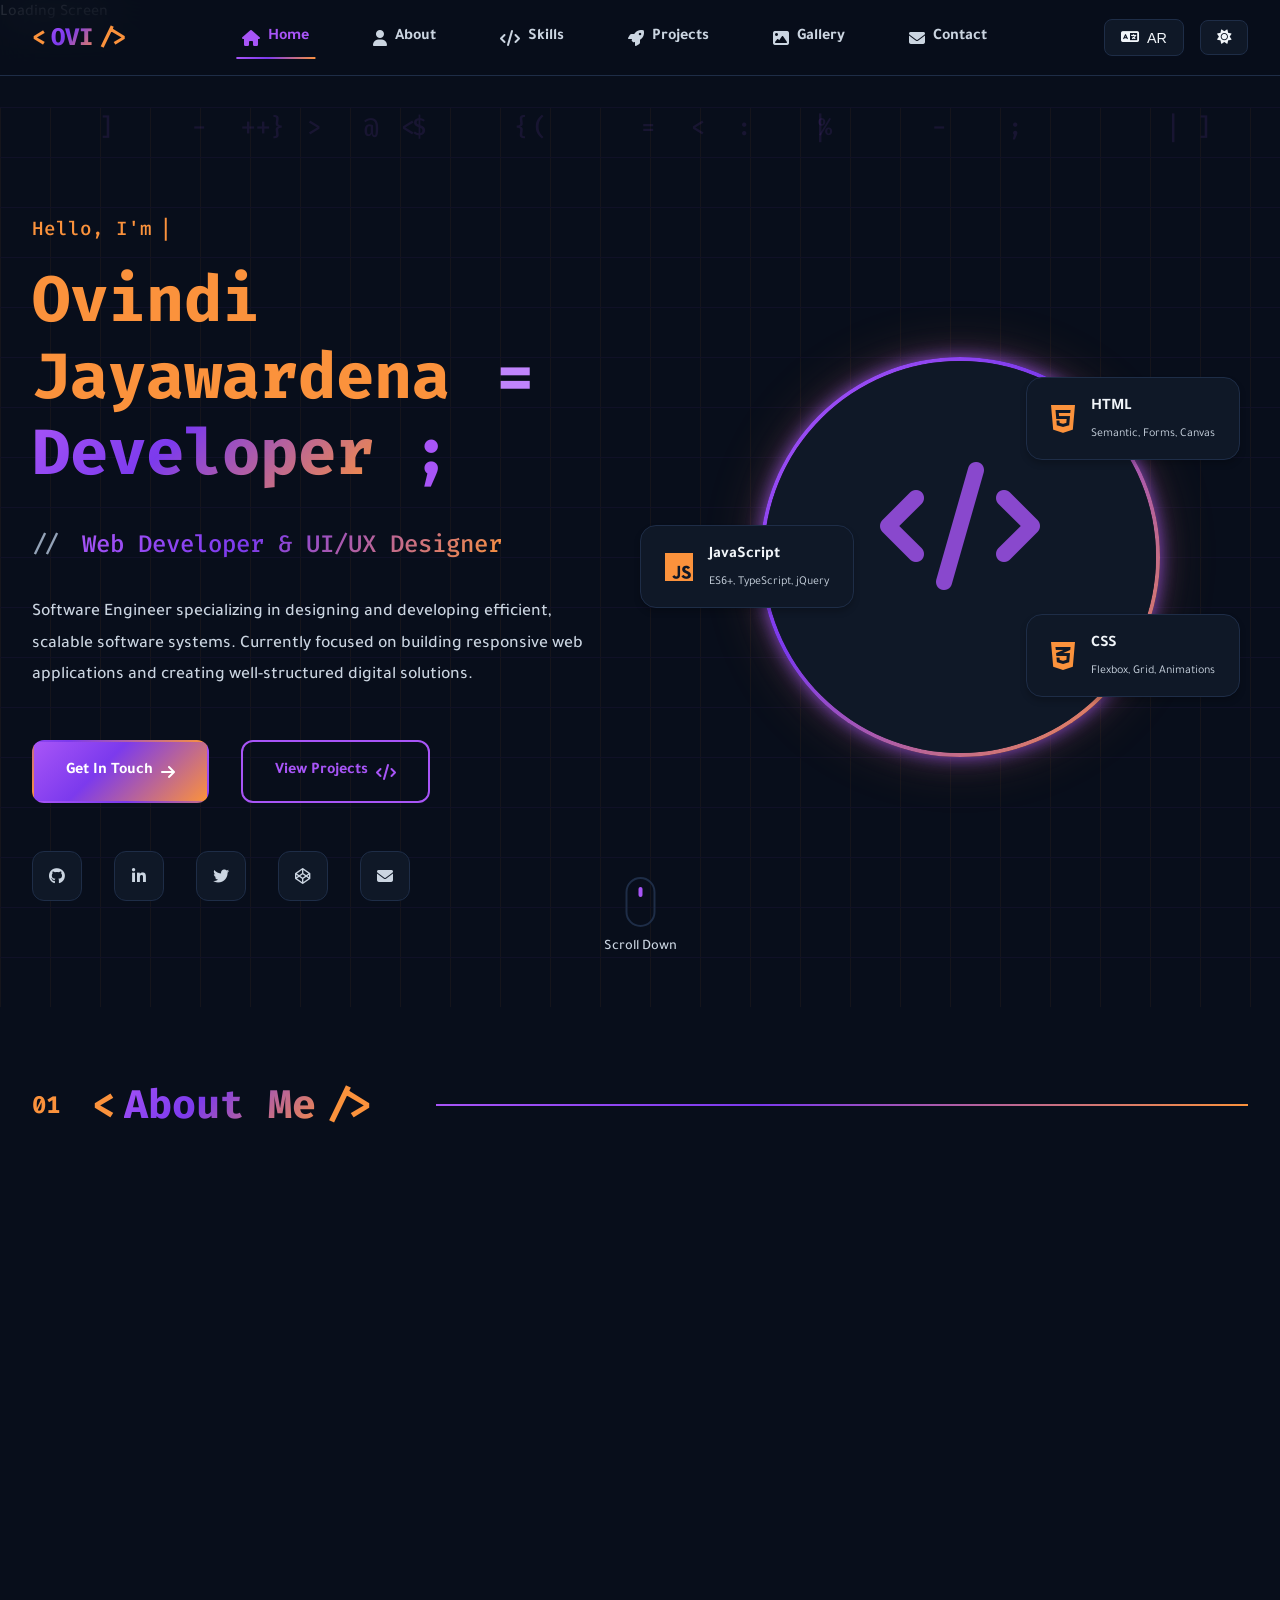
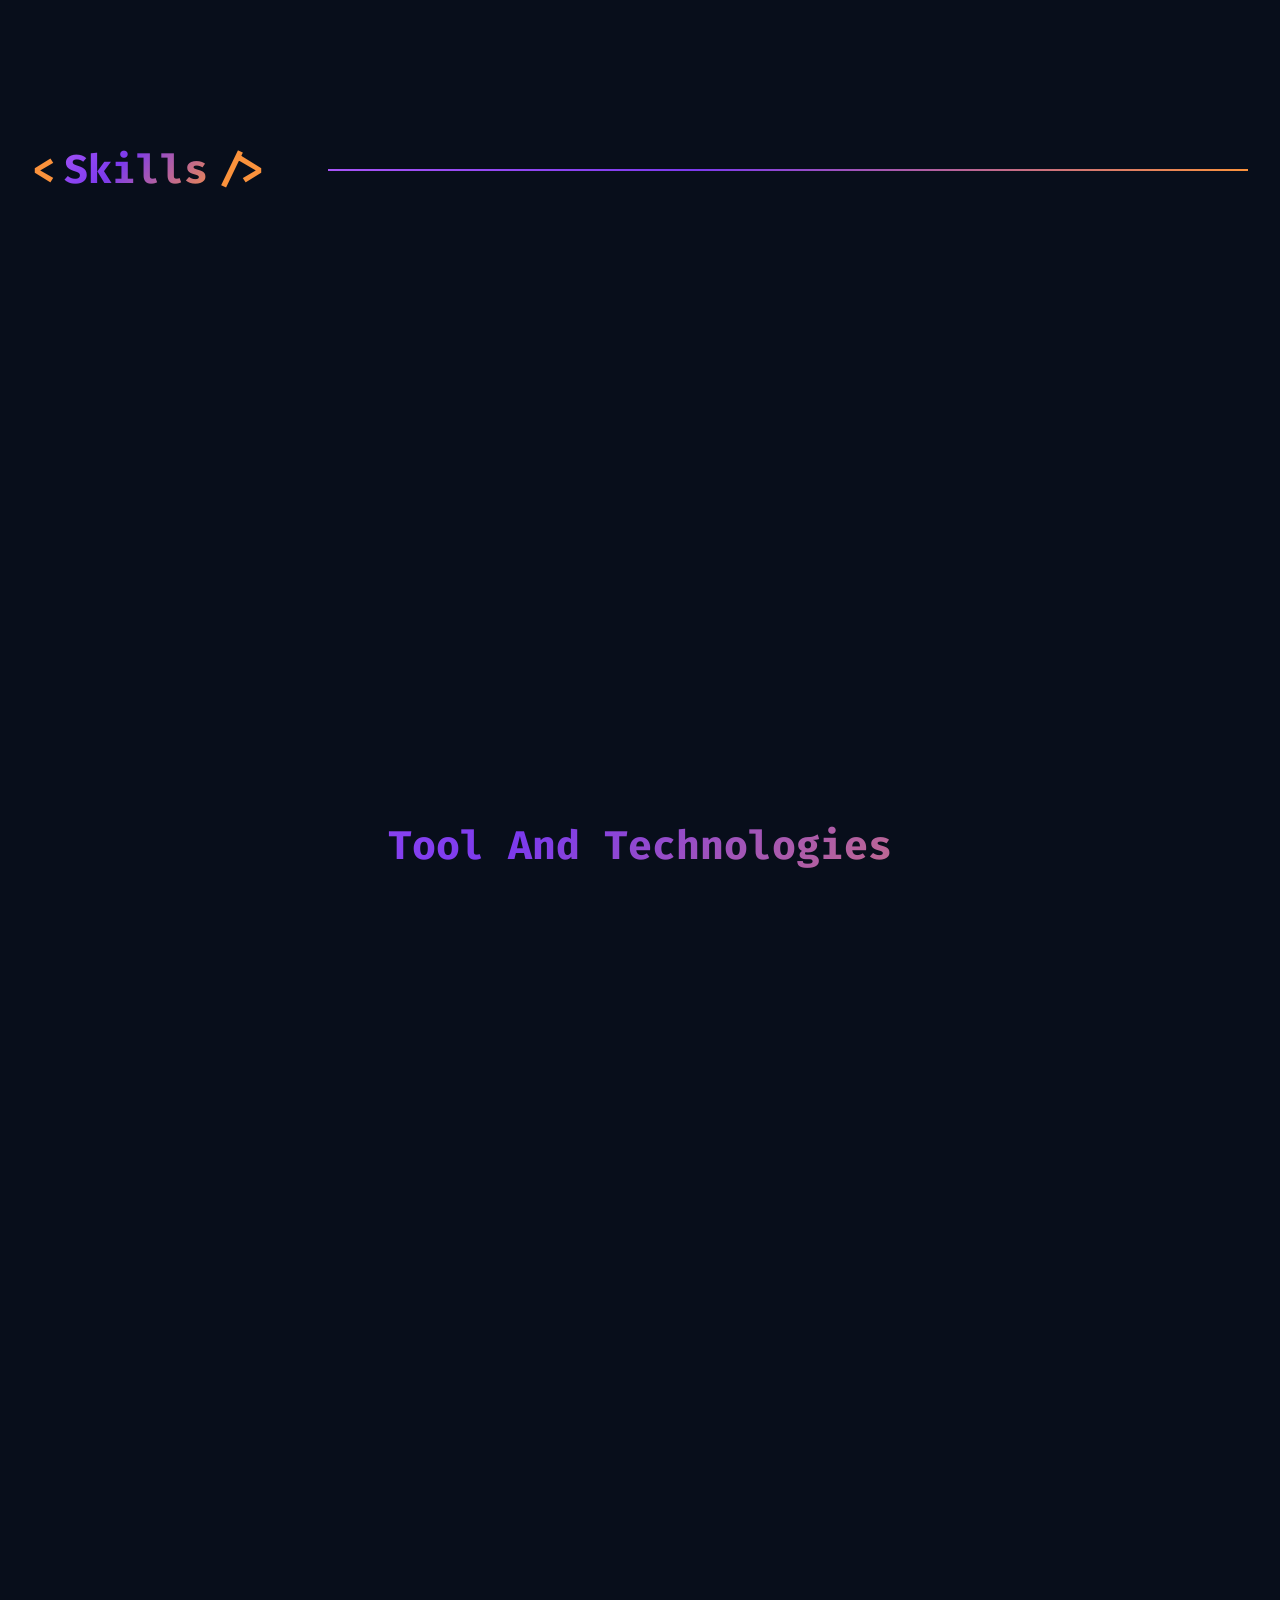
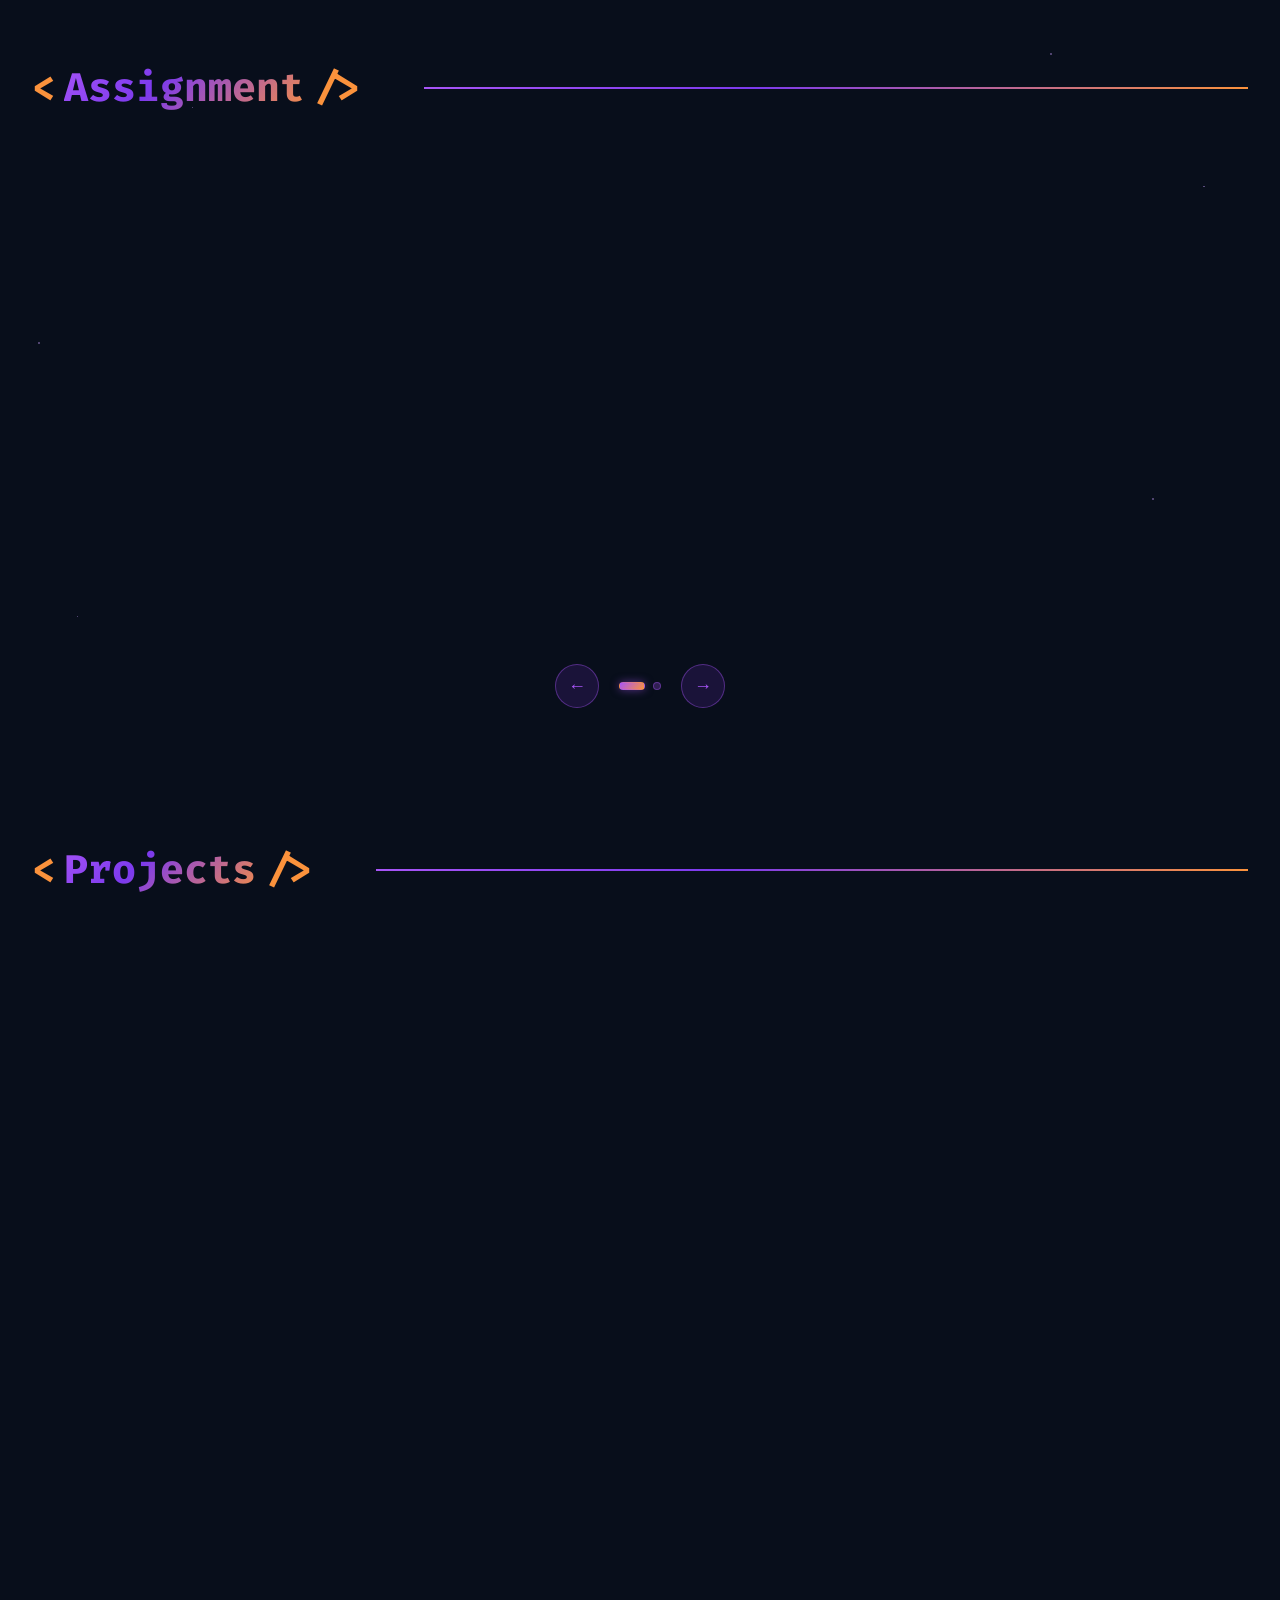
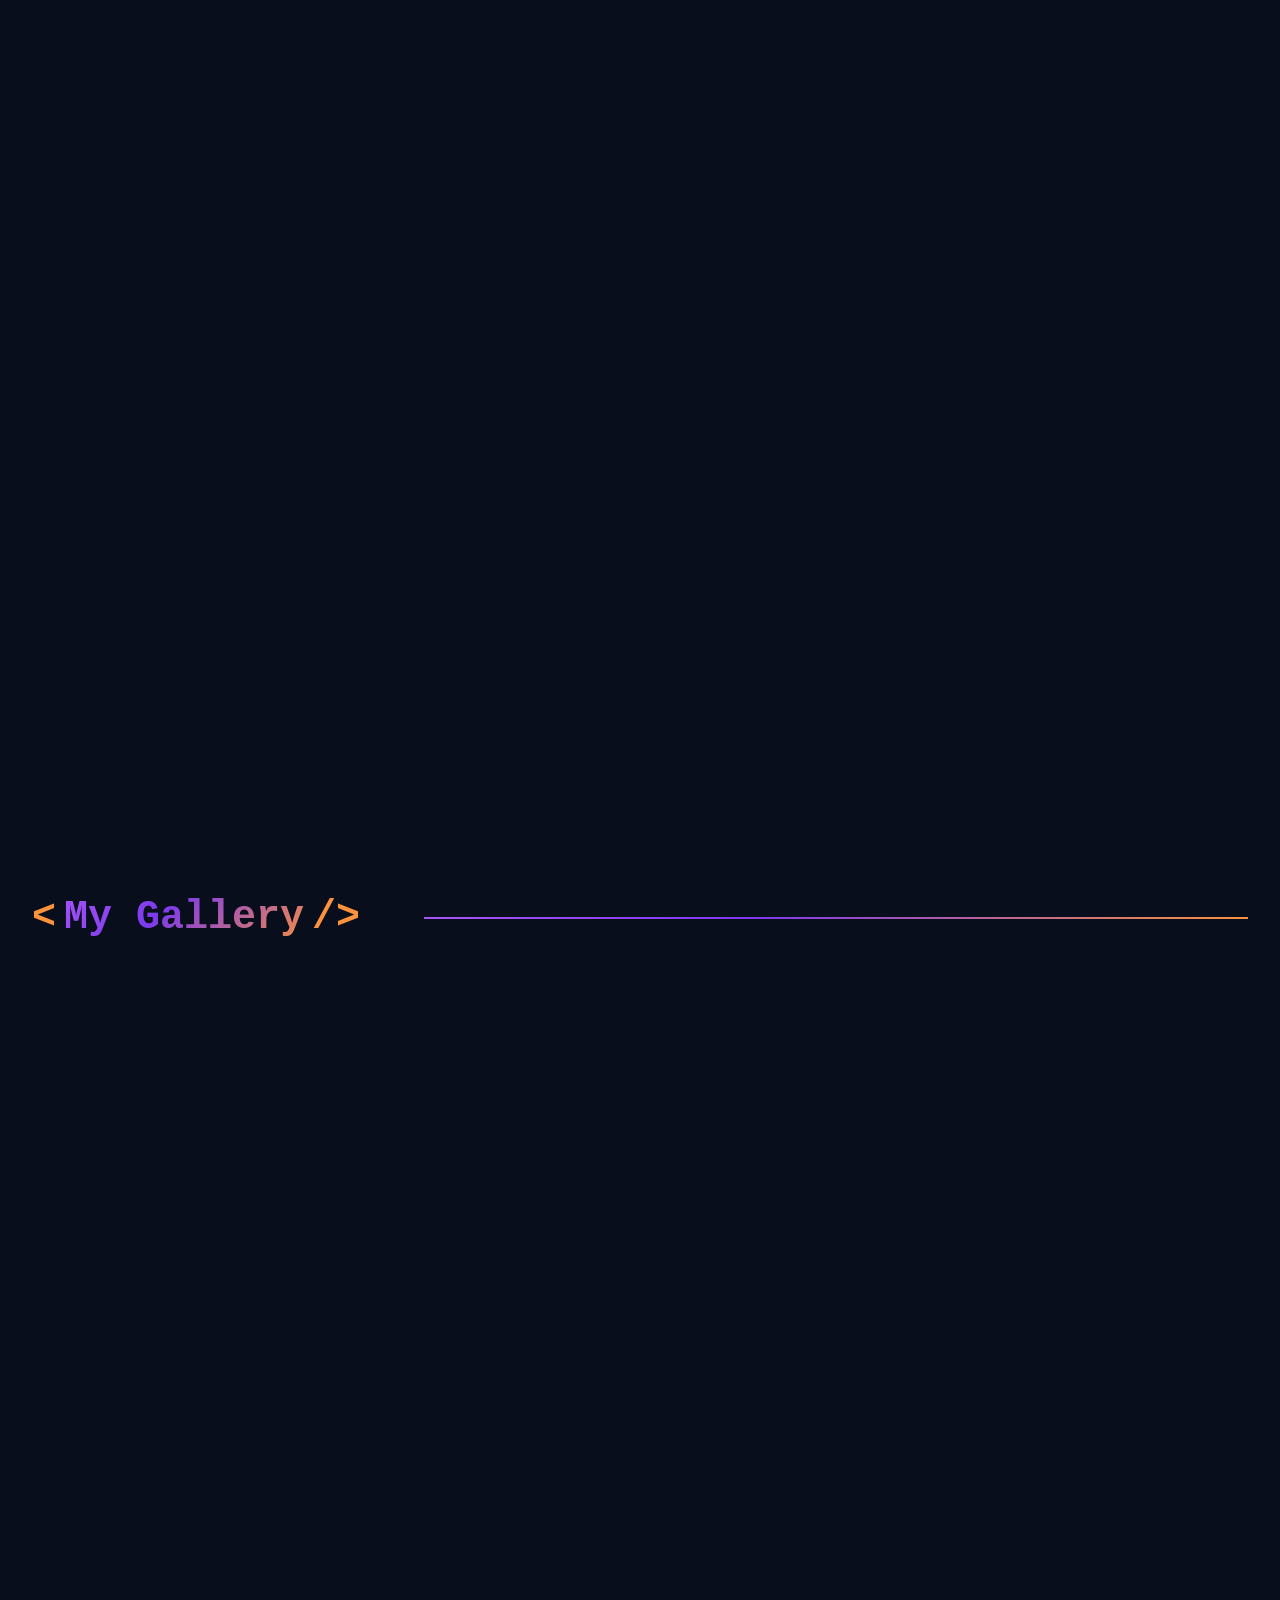
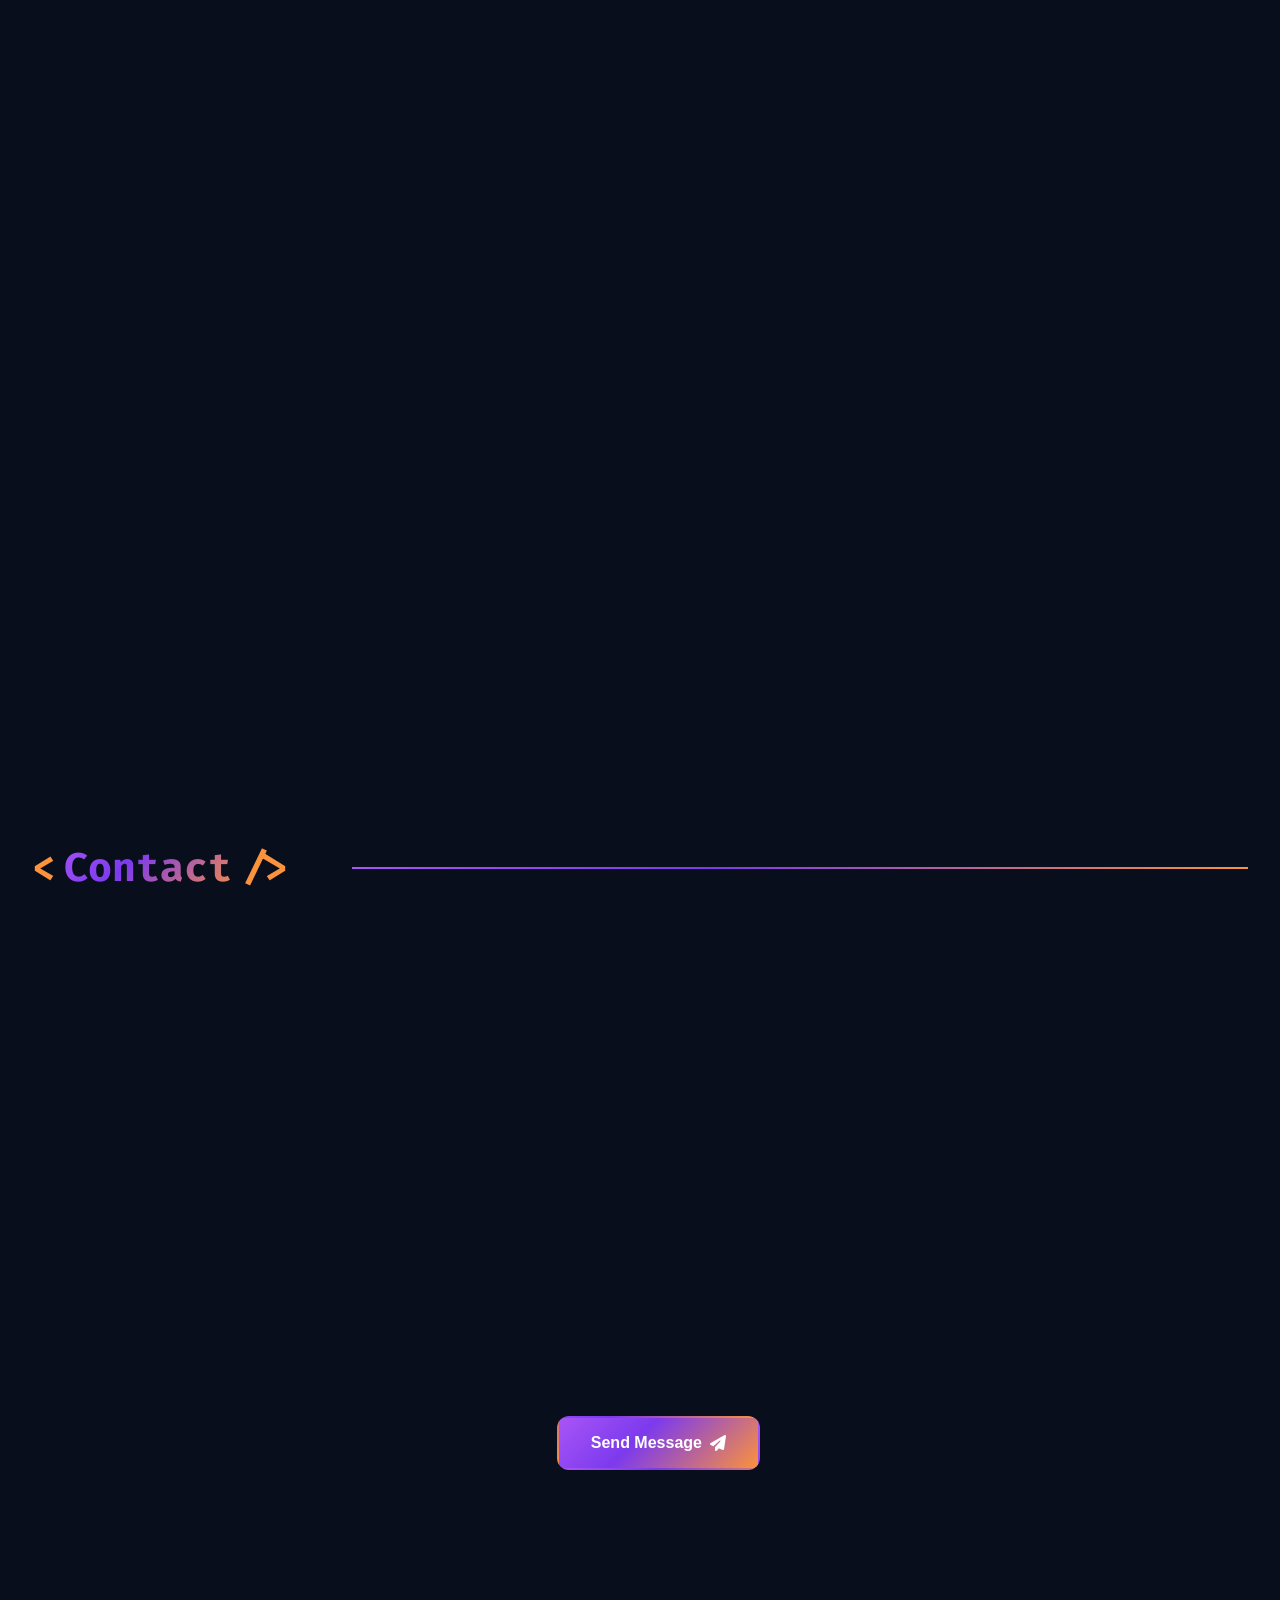
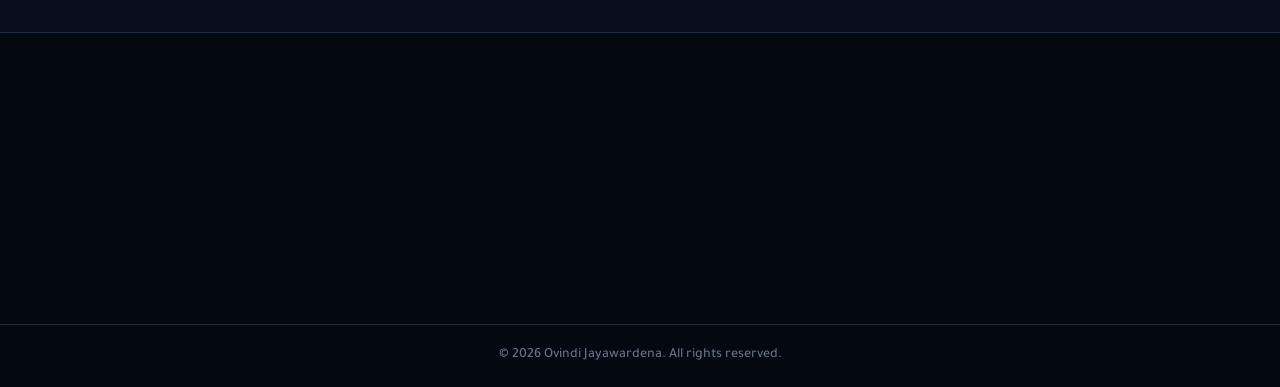
==== commit 12c08187: "fix image css glow  circle border" ====
--- a/index.html
+++ b/index.html
@@ -186,13 +186,18 @@
 
             <div class="hero-image-wrapper">
                 <div class="hero-image-container">
+
+
+
                     <div class="profile-image-frame">
+                        <div class="profile-image-glow"></div>
                         <div class="profile-image" id="profileImage">
                             <div class="profile-placeholder">
-                                <i class="fas fa-code animate__animated animate__rotateIn"></i>
+                                <i class="fas fa-code"></i>
                             </div>
                         </div>
                     </div>
+
 
 
                     <div class="floating-badge badge-2">
@@ -216,7 +221,6 @@
                             <span class="badge-libs">ES6+, TypeScript, jQuery</span>
                         </div>
                     </div>
-
                 </div>
             </div>
         </div>
@@ -1159,7 +1163,8 @@
 
  <script src="https://cdn.jsdelivr.net/npm/sweetalert2@11"></script>
 
- <script src ="js/javaScript.js"></script>
+ <script src="https://cdnjs.cloudflare.com/ajax/libs/animejs/3.2.1/anime.min.js"></script>
+ <script src="js/javaScript.js"></script>
 
 </body>
 </html>
--- a/css/css.css
+++ b/css/css.css
@@ -223,6 +223,7 @@
     box-shadow: var(--shadow-md);
 }
 
+
 .nav-container {
     max-width: 1400px;
     margin: 0 auto;
@@ -565,6 +566,8 @@
     gap: 2rem;
 }
 
+
+
 .social-icon {
     width: 50px;
     height: 50px;
@@ -576,14 +579,14 @@
     border-radius: 12px;
     color: var(--text-secondary);
     text-decoration: none;
-    transition: all var(--transition-fast);
+    transition: all 0.4s ease;
 }
 
 .social-icon:hover {
     background: var(--bg-hover);
     border-color: var(--primary);
     color: var(--primary);
-    transform: translateY(-3px);
+    transform: translateY(-3px) rotate(360deg);
     box-shadow: 0 5px 15px rgba(168, 85, 247, 0.25);
 }
 
@@ -598,6 +601,8 @@
     position: relative;
     width: 400px;
     height: 400px;
+
+
 }
 
 .profile-image-glow {
@@ -631,8 +636,32 @@
     border: 4px solid transparent;
     background: linear-gradient(var(--bg-card), var(--bg-card)) padding-box,
     var(--gradient-1) border-box;
-    box-shadow: 0 0 30px rgba(168, 85, 247, 0.3), 0 0 60px rgba(251, 146, 60, 0.1);
+    box-shadow:
+            0 0 15px rgba(168, 85, 247, 0.6),
+            0 0 30px rgba(168, 85, 247, 0.3),
+            0 0 60px rgba(251, 146, 60, 0.2),
+            inset 0 0 30px rgba(168, 85, 247, 0.1);
+
     overflow: hidden;
+    z-index: -1;
+    animation: framePulse 3s ease-in-out infinite;
+}
+
+@keyframes framePulse {
+    0%, 100% {
+        box-shadow:
+                0 0 15px rgba(168, 85, 247, 0.6),
+                0 0 30px rgba(168, 85, 247, 0.3),
+                0 0 60px rgba(251, 146, 60, 0.2),
+                inset 0 0 30px rgba(168, 85, 247, 0.1);
+    }
+    50% {
+        box-shadow:
+                0 0 25px rgba(168, 85, 247, 0.9),
+                0 0 50px rgba(168, 85, 247, 0.5),
+                0 0 80px rgba(251, 146, 60, 0.4),
+                inset 0 0 40px rgba(168, 85, 247, 0.2);
+    }
 }
 
 .profile-image {
@@ -648,7 +677,7 @@
 .profile-placeholder {
     font-size: 8rem;
     color: var(--primary);
-    opacity: 0.3;
+    opacity: 0.8;
 }
 
 .floating-badge {
@@ -699,21 +728,24 @@
     line-height: 1.4;
 }
 
+/* HTML - top right */
 .badge-1 {
-    top: 10%;
-    right: -10%;
+    top: 5%;
+    right: -20%;
     animation-delay: 0s;
 }
 
+/*  CSS - bottom right */
 .badge-2 {
-    bottom: 20%;
-    right: -15%;
+    bottom: 15%;
+    right: -20%;
     animation-delay: 1s;
 }
 
+/*  JavaScript - left */
 .badge-3 {
-    top: 50%;
-    left: -15%;
+    top: 42%;
+    left: -30%;
     animation-delay: 2s;
 }
 
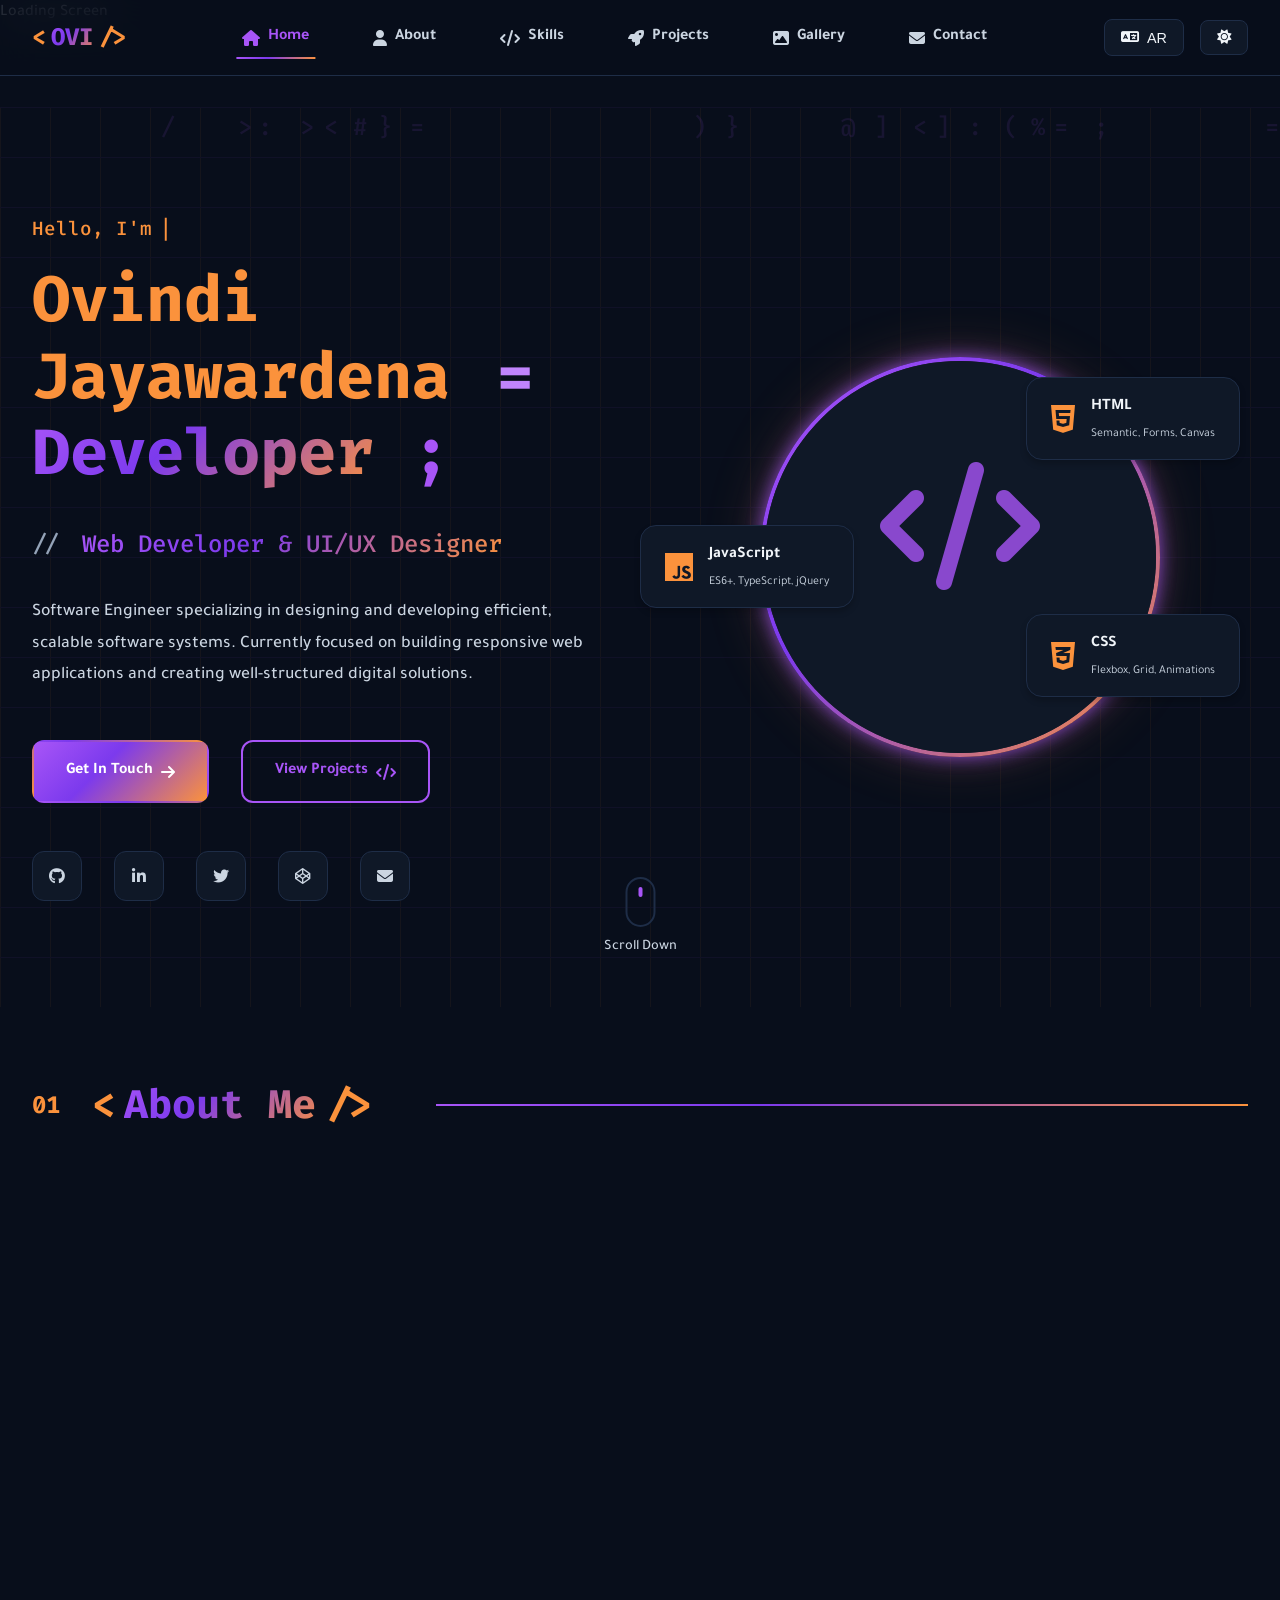
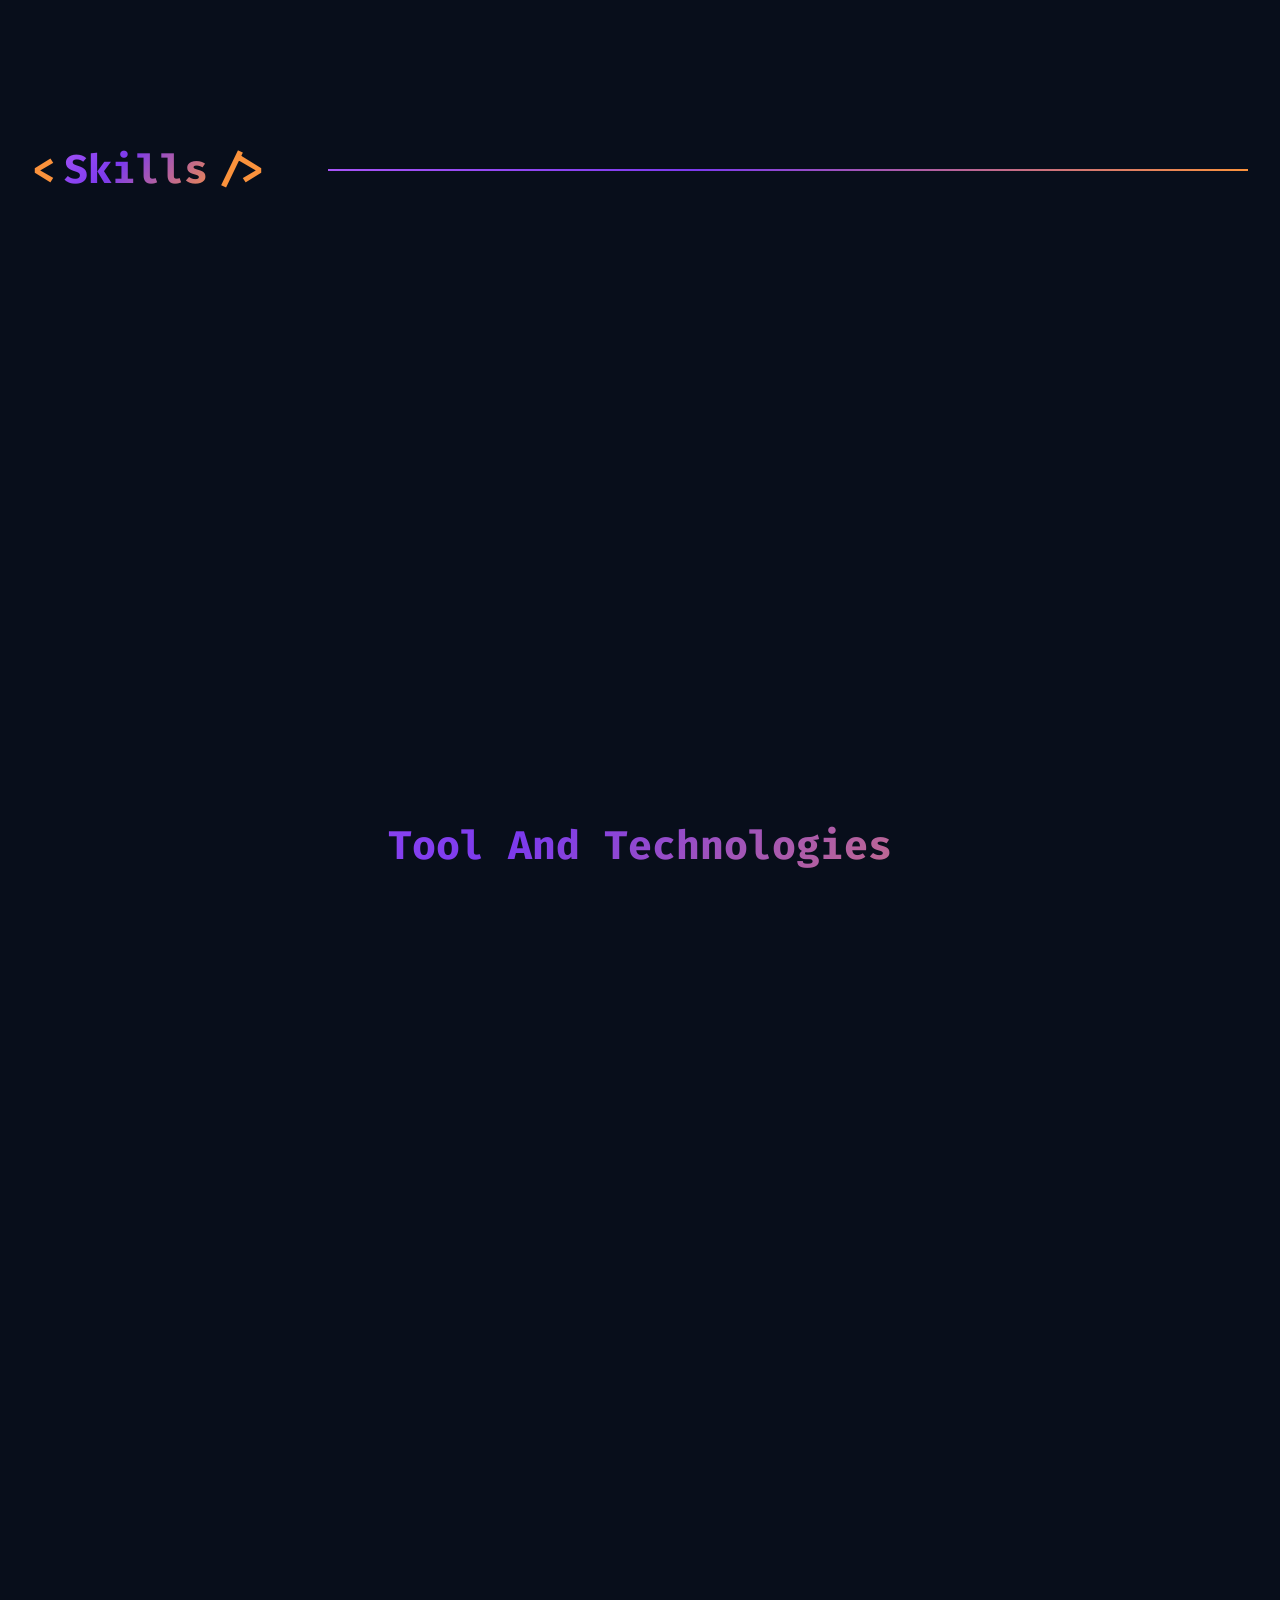
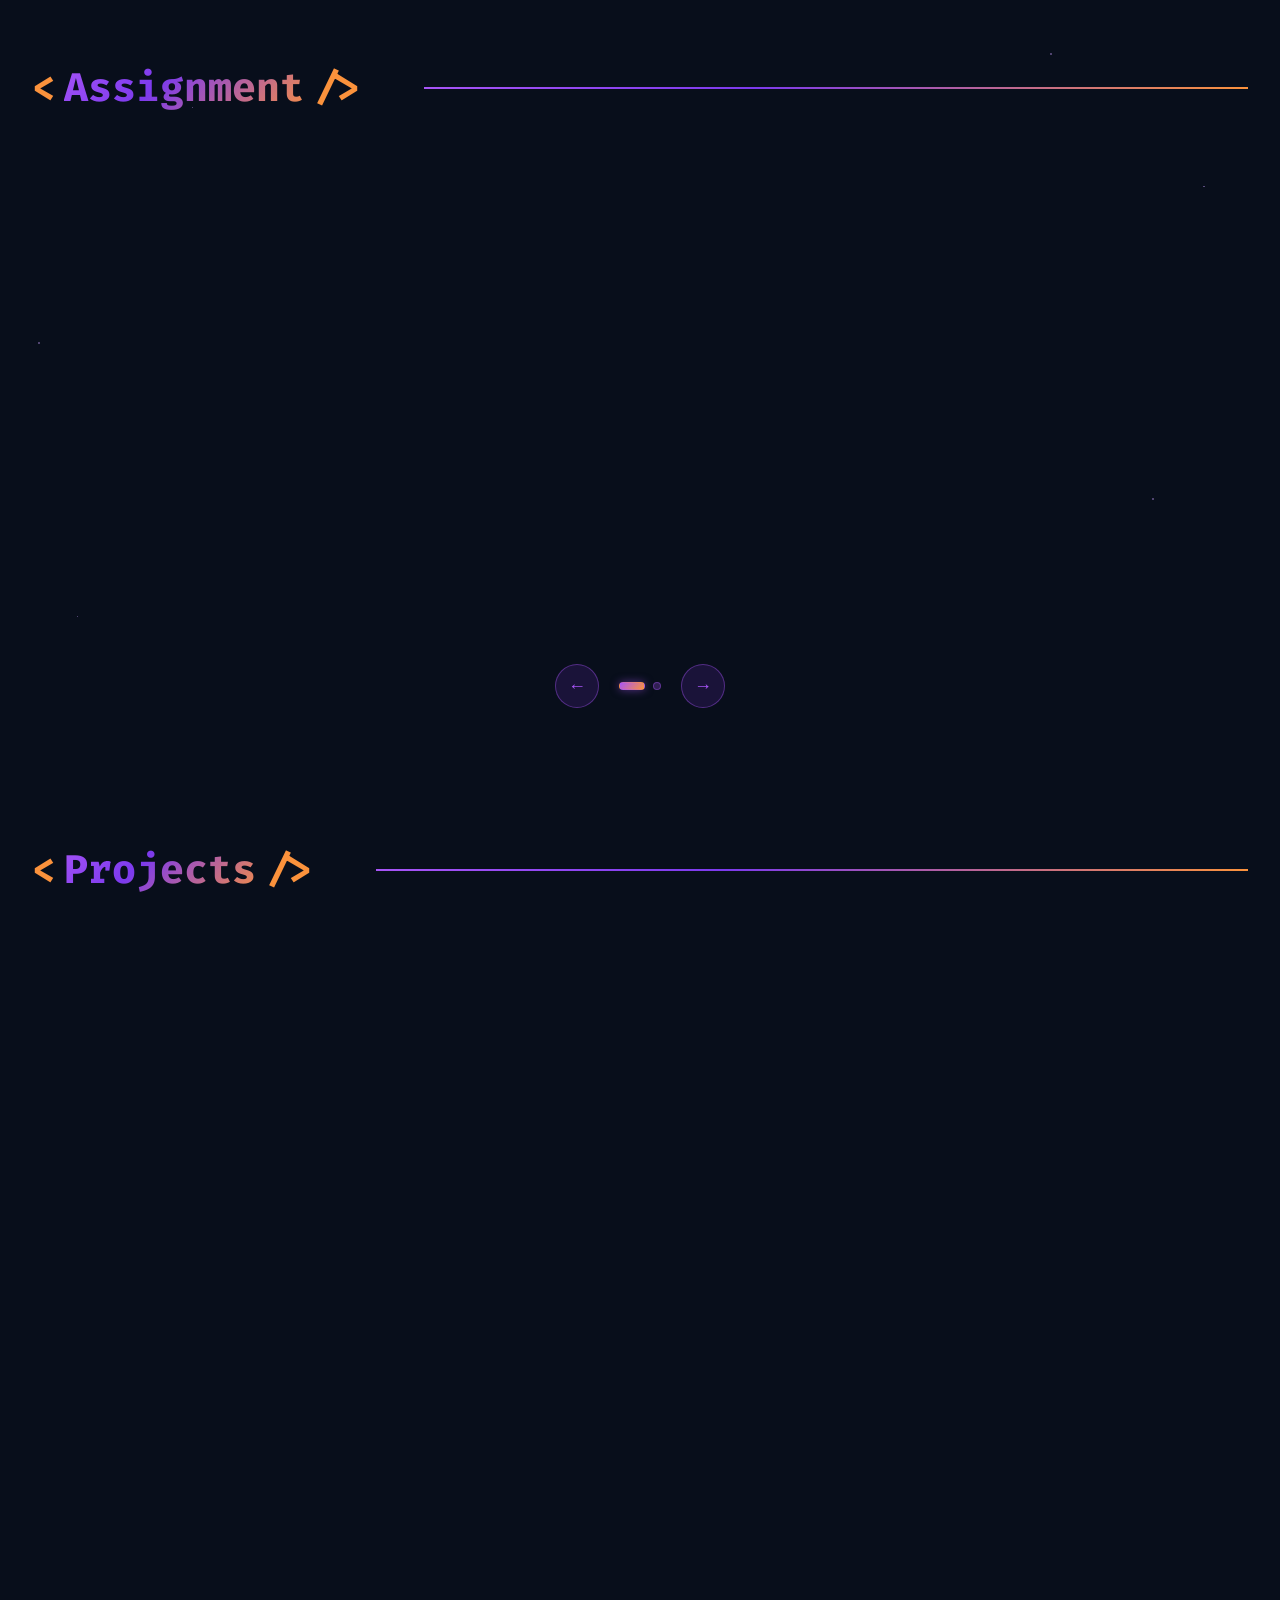
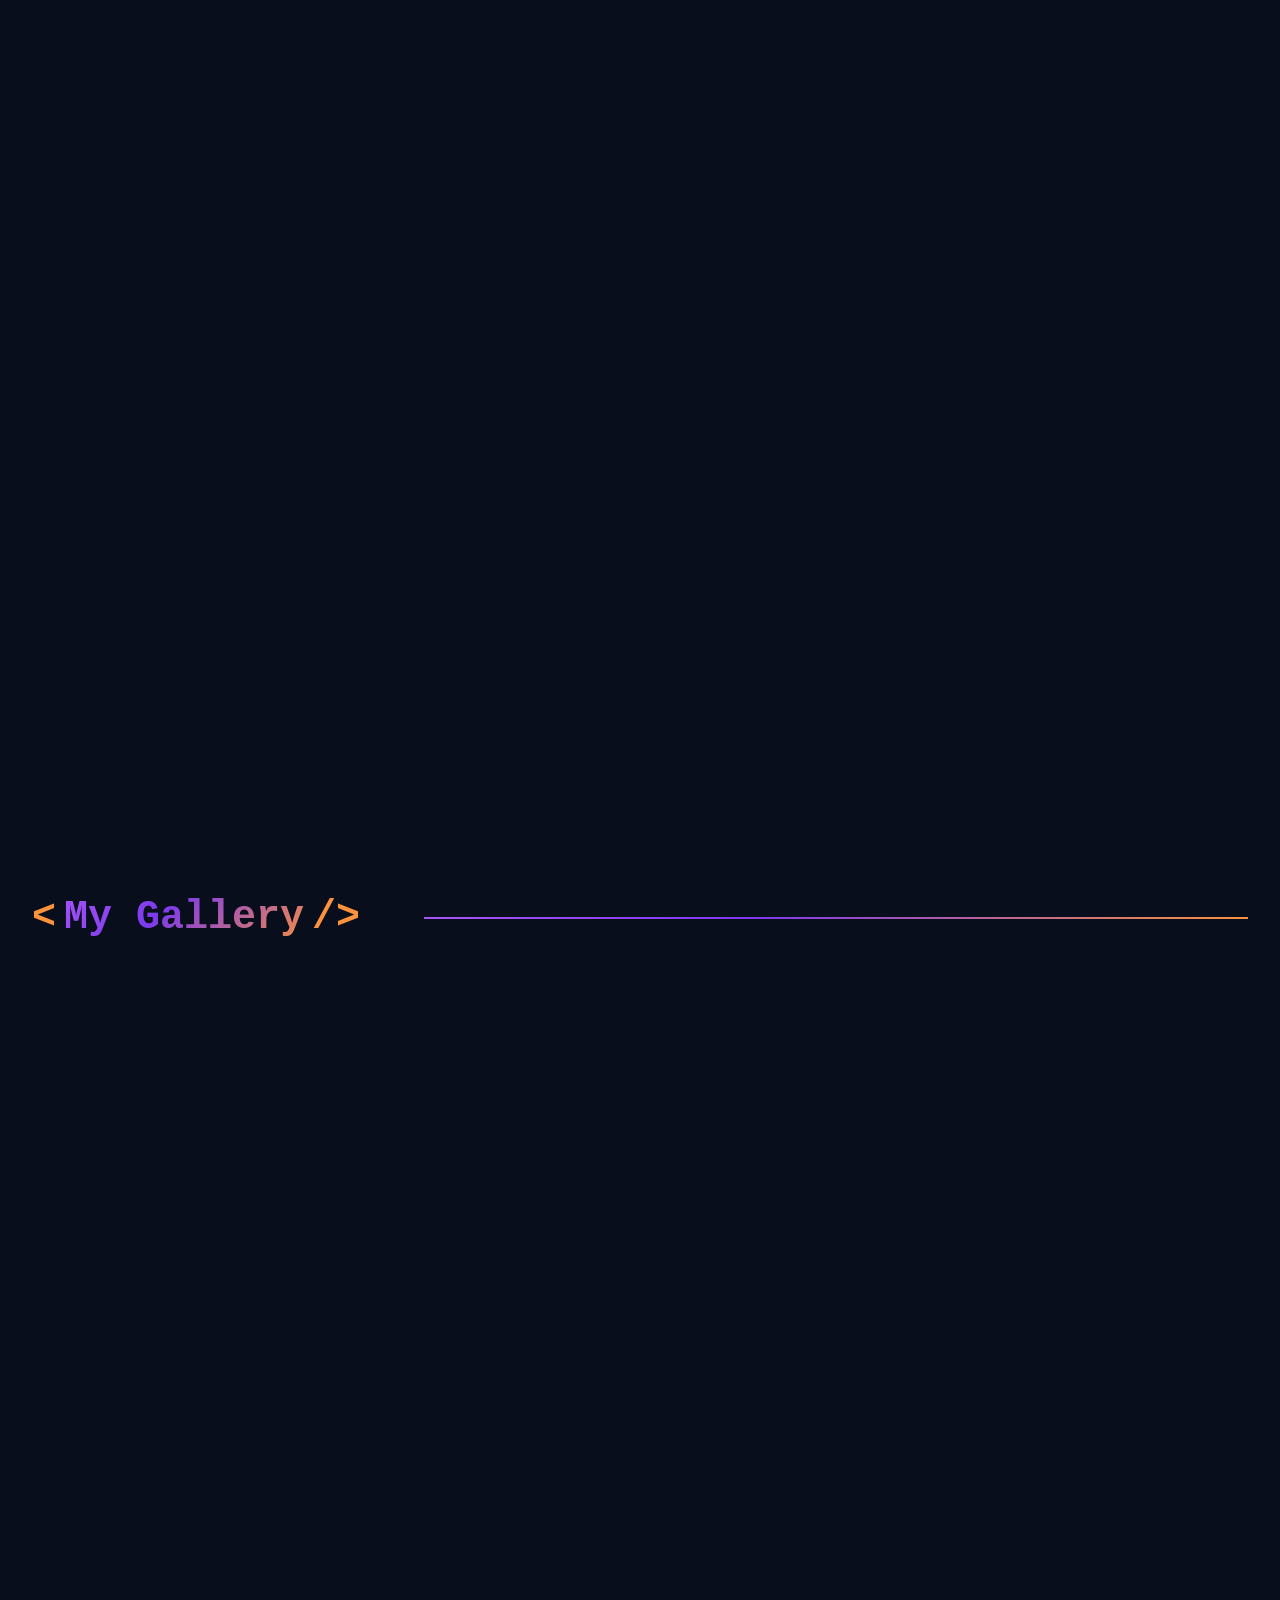
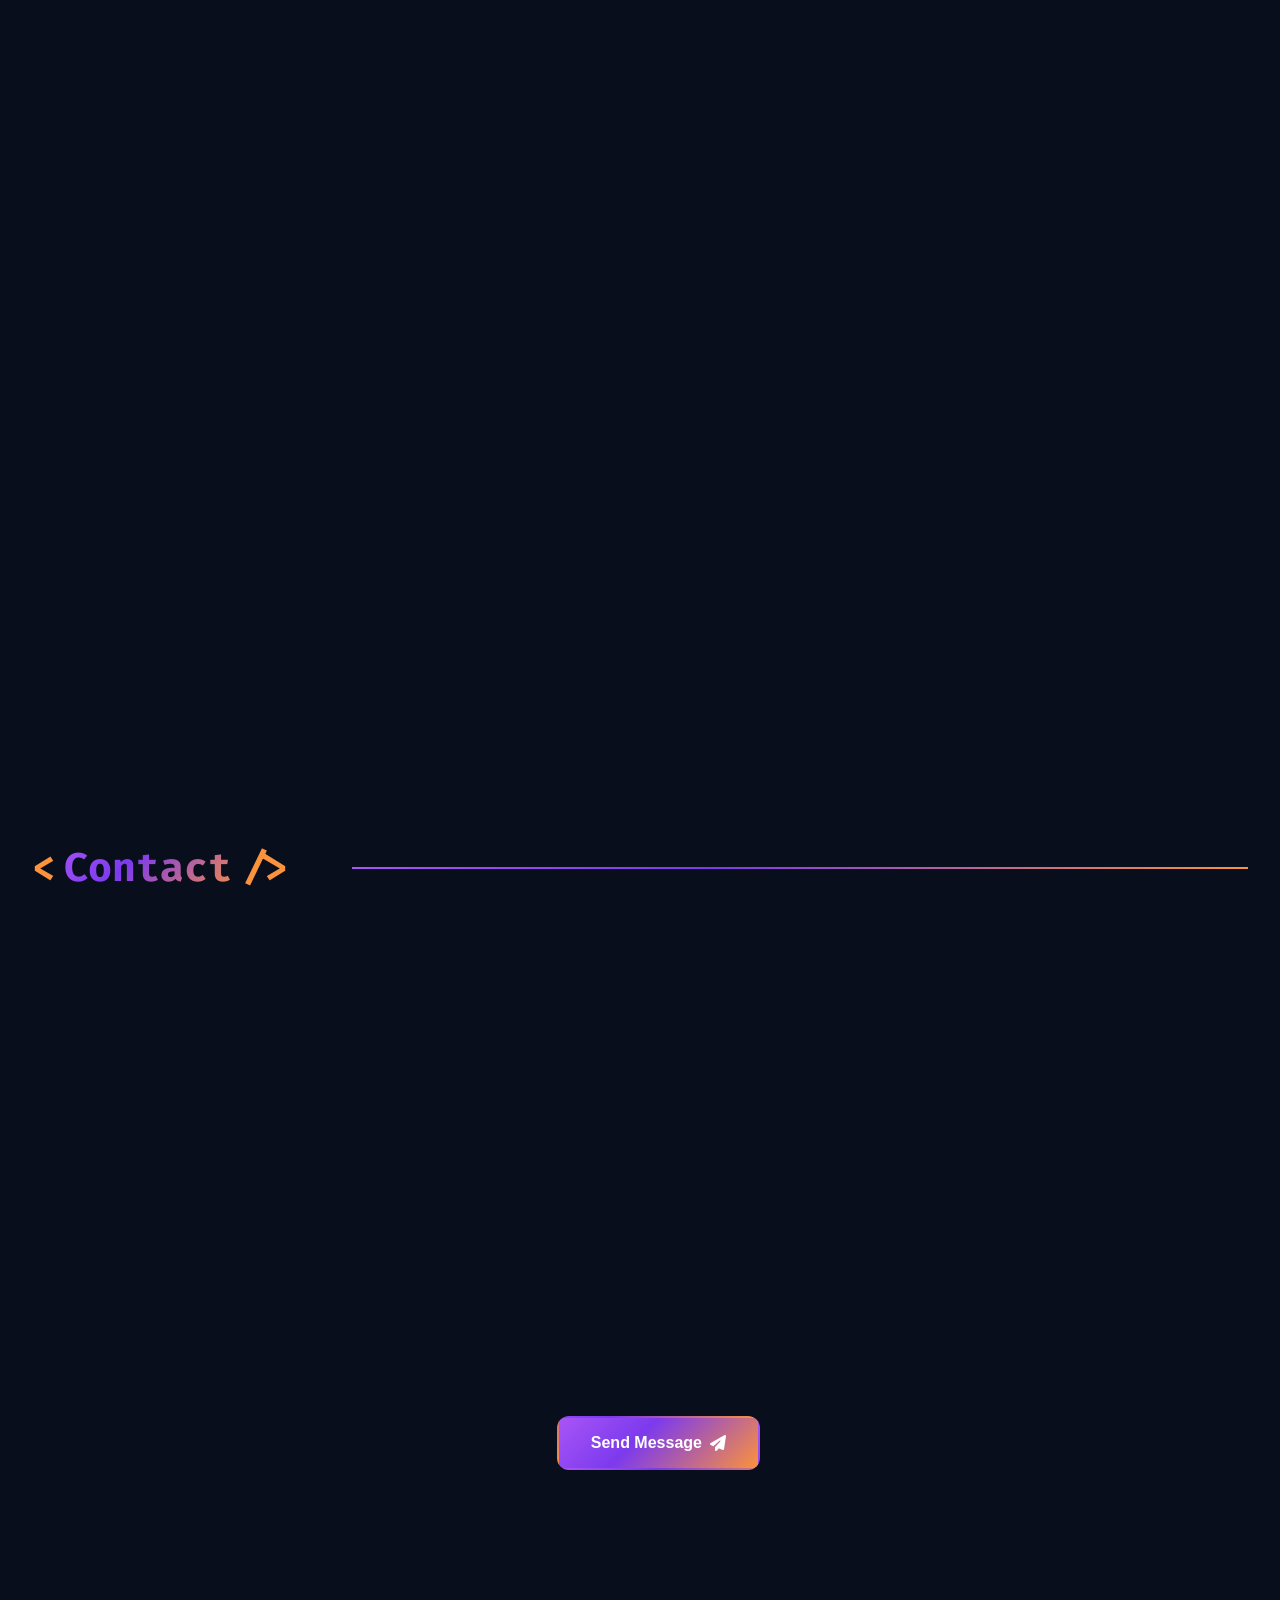
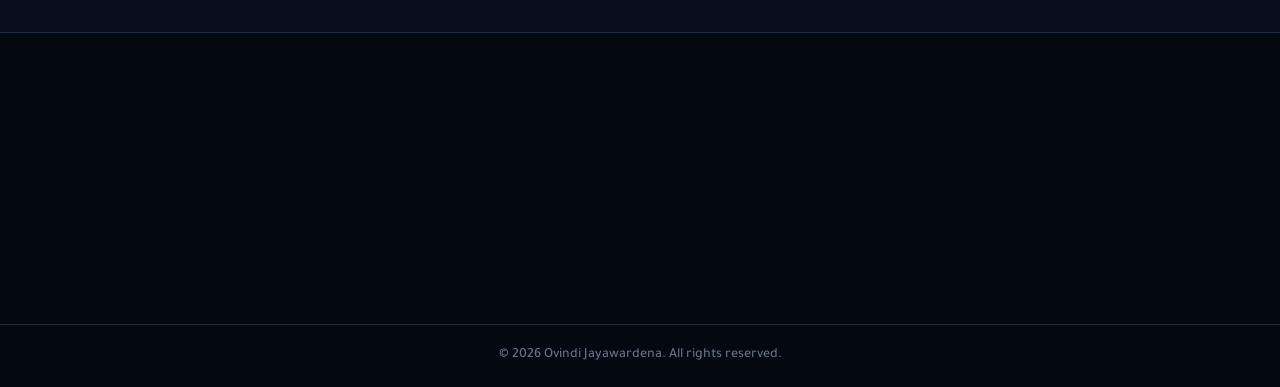
==== commit 75d4d03e: "fix project card animation error" ====
--- a/index.html
+++ b/index.html
@@ -264,15 +264,15 @@
 
                     <div class="about-stats" data-aos="fade-right">
                         <div class="stat-item">
-                            <div class="stat-number" data-count="02">02</div>
+                            <div class="stat-number" data-count="50">06</div>
                             <div class="stat-label" data-text-en="Projects" data-text-ar="مشروع">Projects</div>
                         </div>
                         <div class="stat-item" data-aos="fade-right">
-                            <div class="stat-number" data-count="01">01</div>
+                            <div class="stat-number" data-count="10">01</div>
                             <div class="stat-label" data-text-en="Years Experience" data-text-ar="سنوات خبرة">Years Experience</div>
                         </div>
                         <div class="stat-item" data-aos="fade-right">
-                            <div class="stat-number" data-count="30">10</div>
+                            <div class="stat-number" data-count="500">100</div>
                             <div class="stat-label" data-text-en="Happy Clients" data-text-ar="عميل سعيد">Happy Clients</div>
                         </div>
                     </div>
@@ -597,7 +597,7 @@
         </div>
         <div class="projects-grid">
             <!-- Supermarket Project -->
-            <div class="project-card" data-aos="fade-up">
+            <div class="project-card" data-aos="fade-up" data-aos-delay="0" >
                 <div class="project-image">
                     <div class="project-overlay">
                         <div class="project-links">
@@ -631,7 +631,7 @@
             </div>
 
             <!-- Connect Four Game -->
-            <div class="project-card" data-aos="fade-up">
+            <div class="project-card"  data-aos="fade-up" data-aos-delay="100">
                 <div class="project-image">
                     <div class="project-overlay">
                         <div class="project-links">
@@ -661,7 +661,7 @@
             </div>
 
             <!-- Gold Management System -->
-            <div class="project-card" data-aos="fade-up">
+            <div class="project-card" data-aos="fade-up" data-aos-delay="200" >
                 <div class="project-image">
                     <div class="project-overlay">
                         <div class="project-links">
@@ -695,7 +695,7 @@
             </div>
 
             <!-- GYM Management System -->
-            <div class="project-card" data-aos="fade-up">
+            <div class="project-card"  data-aos="fade-up" data-aos-delay="300">
                 <div class="project-image">
                     <div class="project-overlay">
                         <div class="project-links">
@@ -727,7 +727,7 @@
             </div>
 
             <!-- Pharmacy Management System -->
-            <div class="project-card" data-aos="fade-up">
+            <div class="project-card" data-aos="fade-up" data-aos-delay="400">
                 <div class="project-image">
                     <div class="project-overlay">
                         <div class="project-links">
@@ -759,7 +759,7 @@
             </div>
 
             <!-- market Project -->
-            <div class="project-card" data-aos="fade-up">
+            <div class="project-card" data-aos="fade-up" data-aos-delay="500">
                 <div class="project-image">
                     <div class="project-overlay">
                         <div class="project-links">
--- a/css/css.css
+++ b/css/css.css
@@ -107,7 +107,6 @@
 }
 
 
-
 .loader-screen.hidden {
     opacity: 0;
     visibility: hidden;
@@ -567,7 +566,6 @@
 }
 
 
-
 .social-icon {
     width: 50px;
     height: 50px;
@@ -636,11 +634,10 @@
     border: 4px solid transparent;
     background: linear-gradient(var(--bg-card), var(--bg-card)) padding-box,
     var(--gradient-1) border-box;
-    box-shadow:
-            0 0 15px rgba(168, 85, 247, 0.6),
-            0 0 30px rgba(168, 85, 247, 0.3),
-            0 0 60px rgba(251, 146, 60, 0.2),
-            inset 0 0 30px rgba(168, 85, 247, 0.1);
+    box-shadow: 0 0 15px rgba(168, 85, 247, 0.6),
+    0 0 30px rgba(168, 85, 247, 0.3),
+    0 0 60px rgba(251, 146, 60, 0.2),
+    inset 0 0 30px rgba(168, 85, 247, 0.1);
 
     overflow: hidden;
     z-index: -1;
@@ -649,18 +646,16 @@
 
 @keyframes framePulse {
     0%, 100% {
-        box-shadow:
-                0 0 15px rgba(168, 85, 247, 0.6),
-                0 0 30px rgba(168, 85, 247, 0.3),
-                0 0 60px rgba(251, 146, 60, 0.2),
-                inset 0 0 30px rgba(168, 85, 247, 0.1);
+        box-shadow: 0 0 15px rgba(168, 85, 247, 0.6),
+        0 0 30px rgba(168, 85, 247, 0.3),
+        0 0 60px rgba(251, 146, 60, 0.2),
+        inset 0 0 30px rgba(168, 85, 247, 0.1);
     }
     50% {
-        box-shadow:
-                0 0 25px rgba(168, 85, 247, 0.9),
-                0 0 50px rgba(168, 85, 247, 0.5),
-                0 0 80px rgba(251, 146, 60, 0.4),
-                inset 0 0 40px rgba(168, 85, 247, 0.2);
+        box-shadow: 0 0 25px rgba(168, 85, 247, 0.9),
+        0 0 50px rgba(168, 85, 247, 0.5),
+        0 0 80px rgba(251, 146, 60, 0.4),
+        inset 0 0 40px rgba(168, 85, 247, 0.2);
     }
 }
 
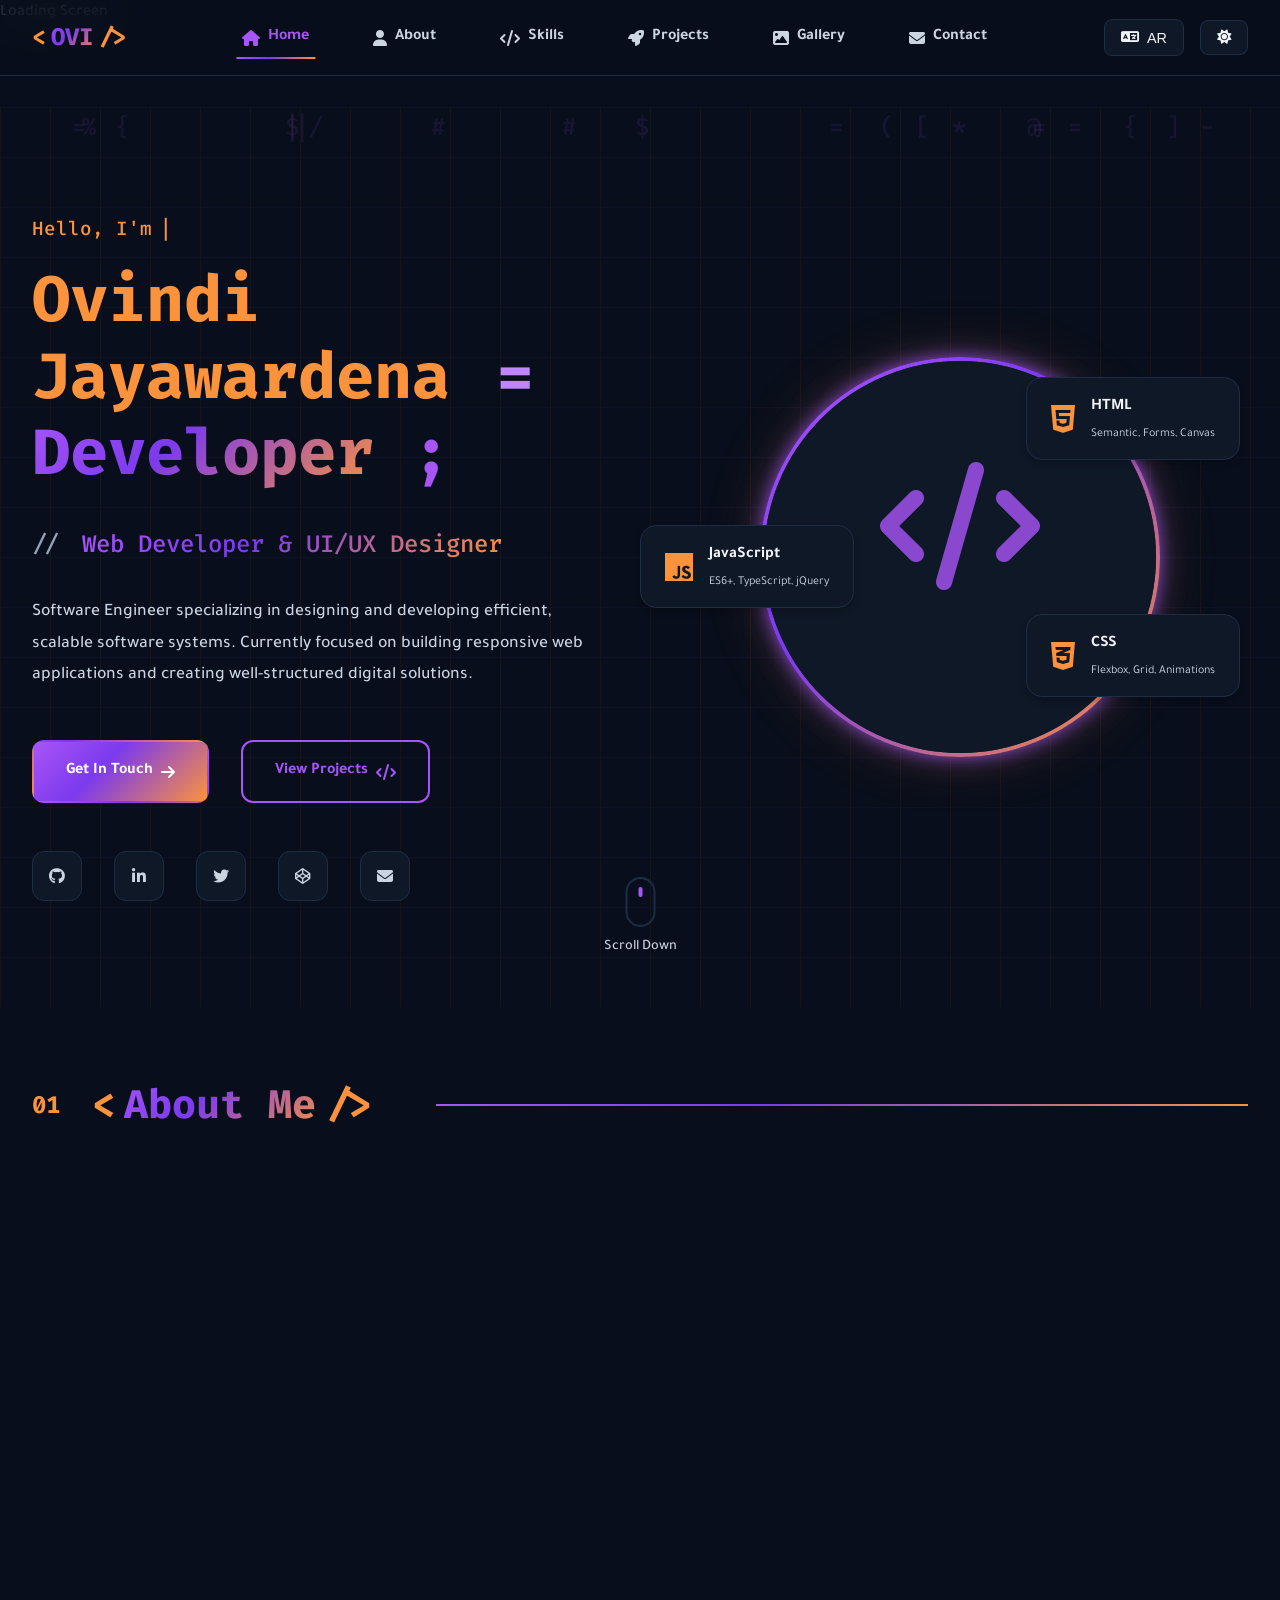
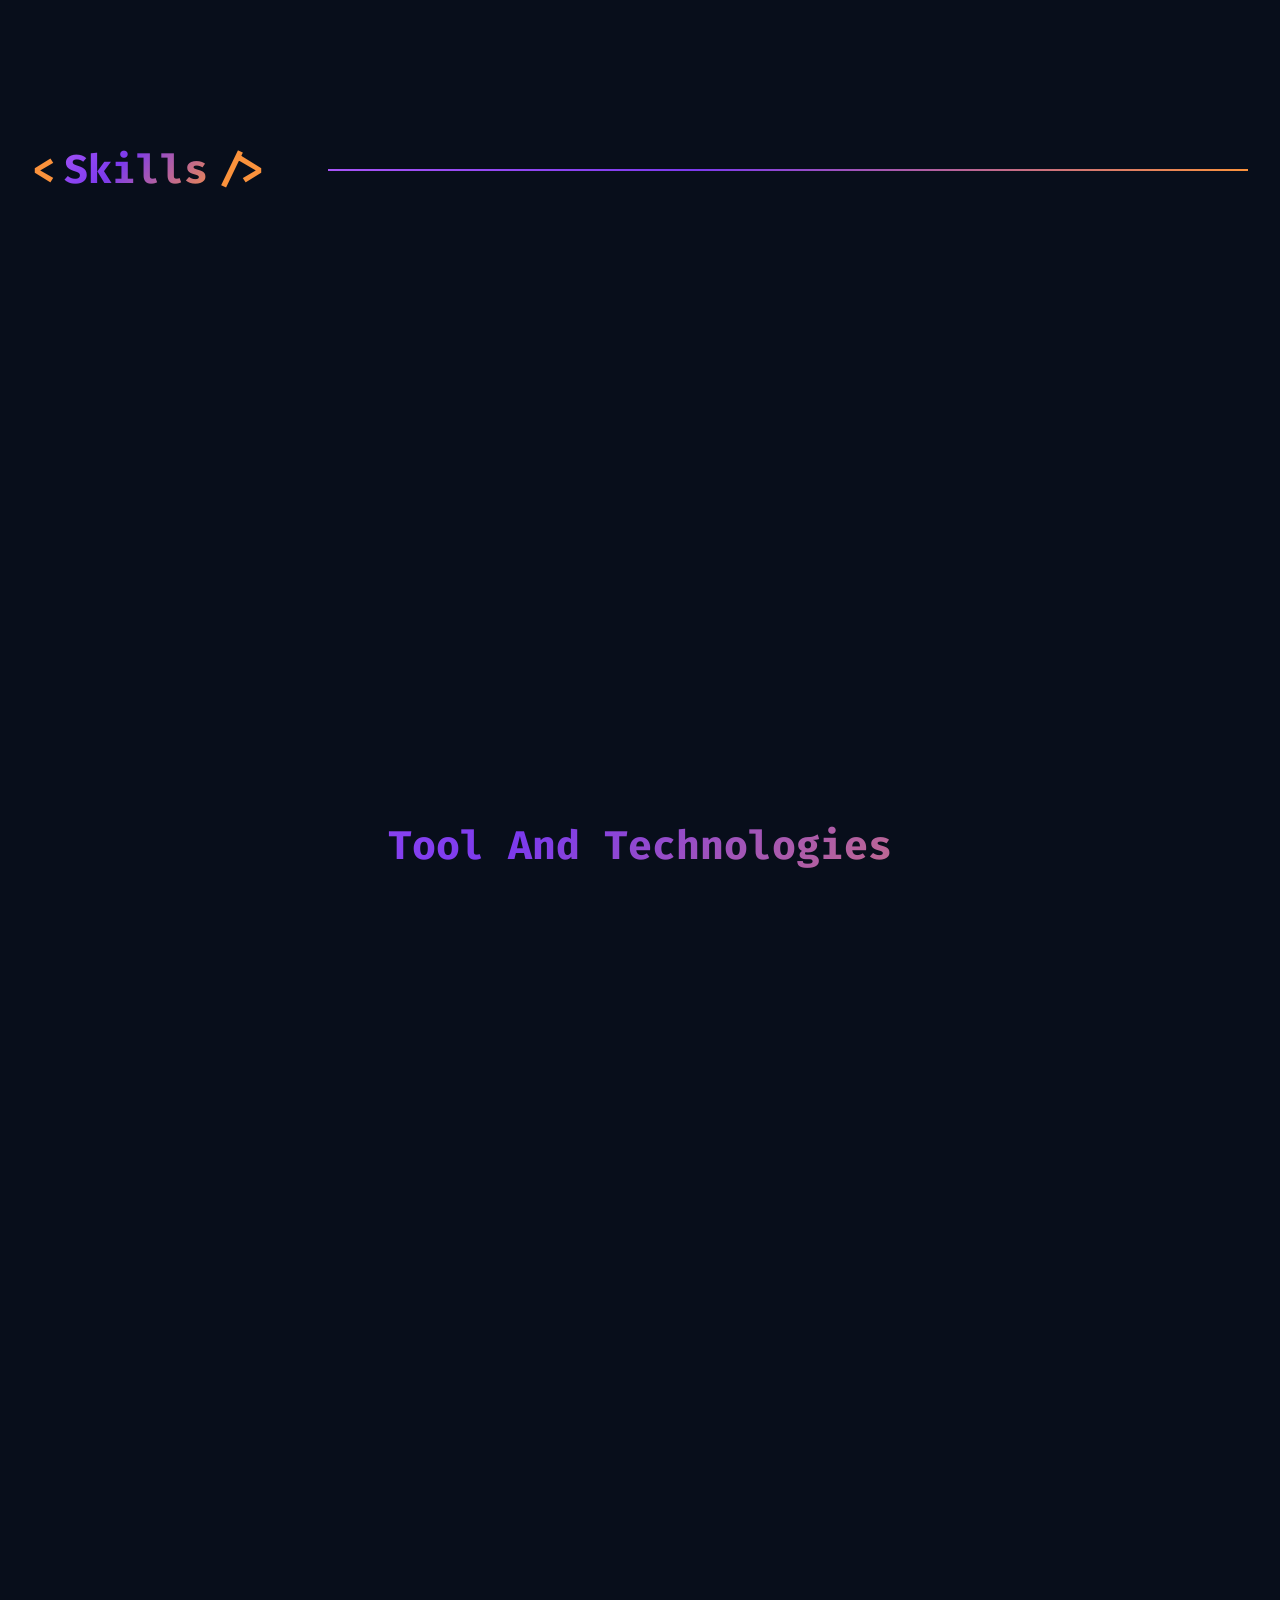
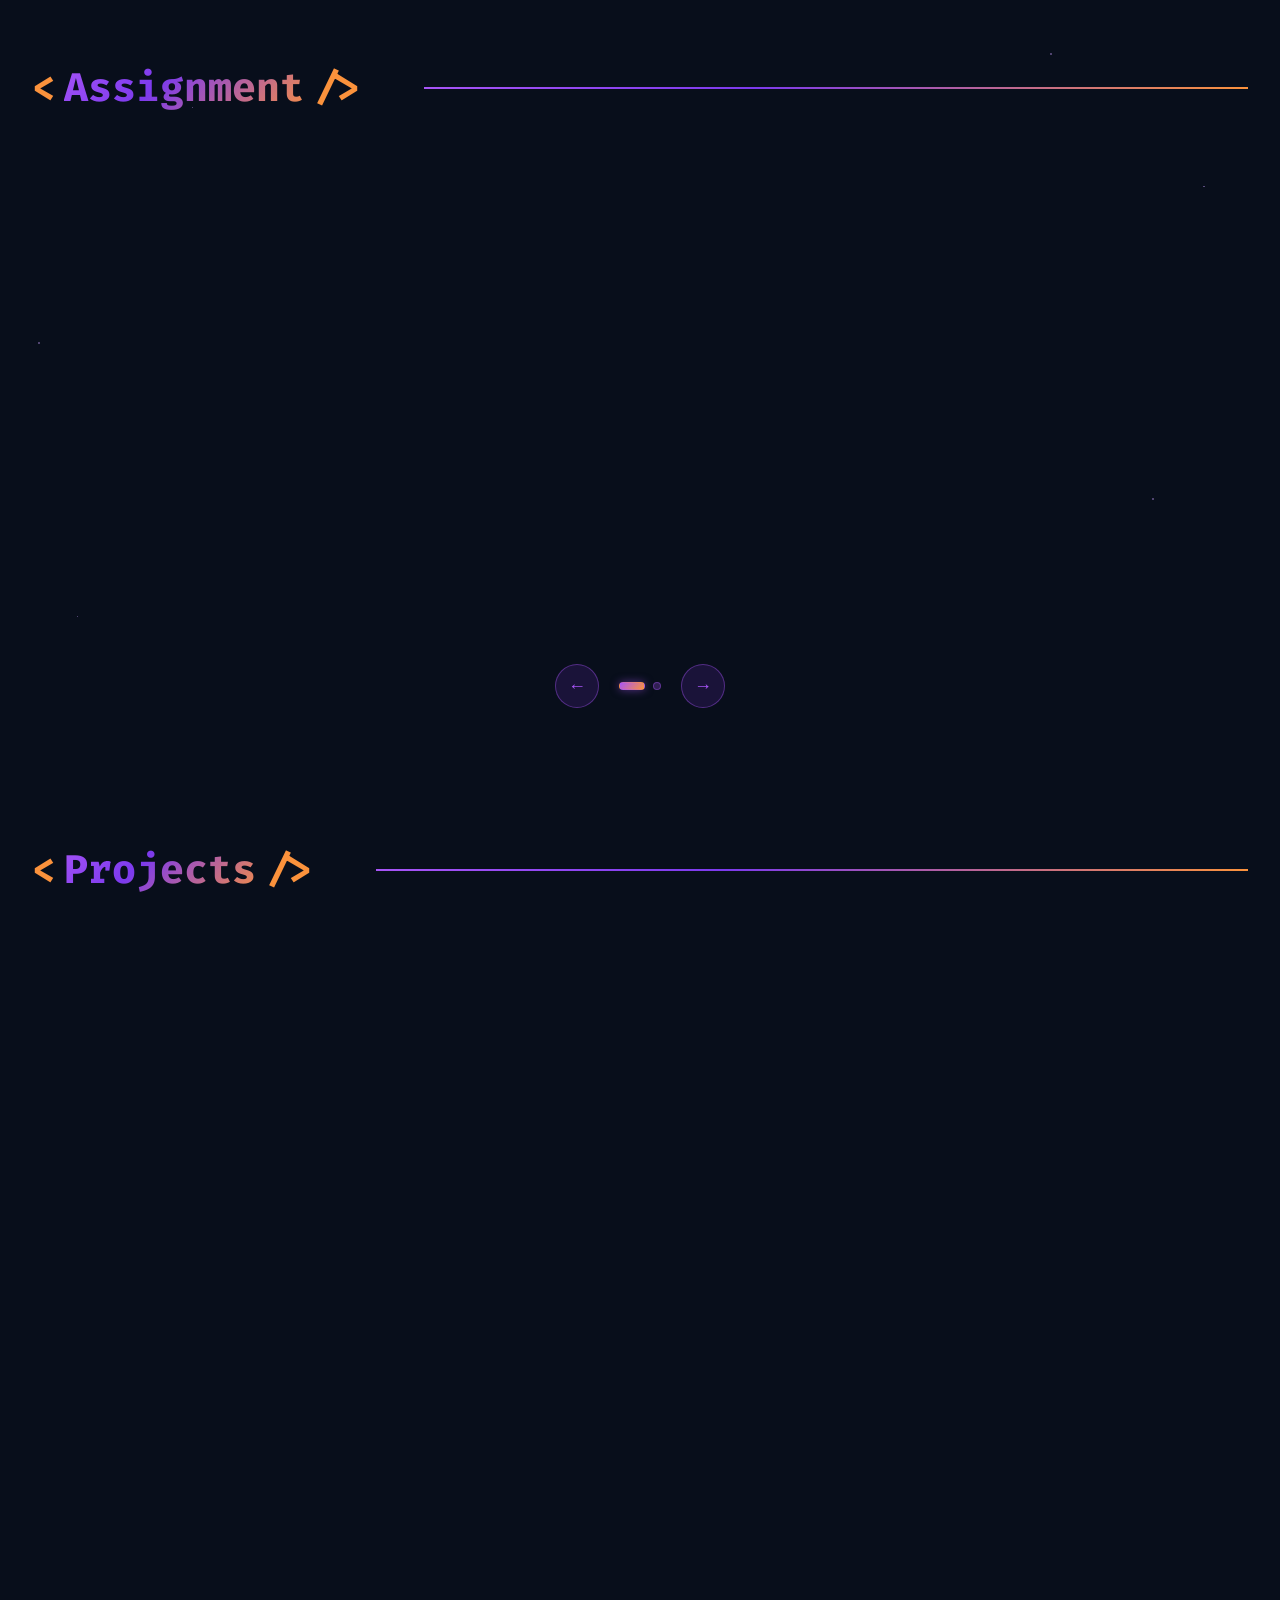
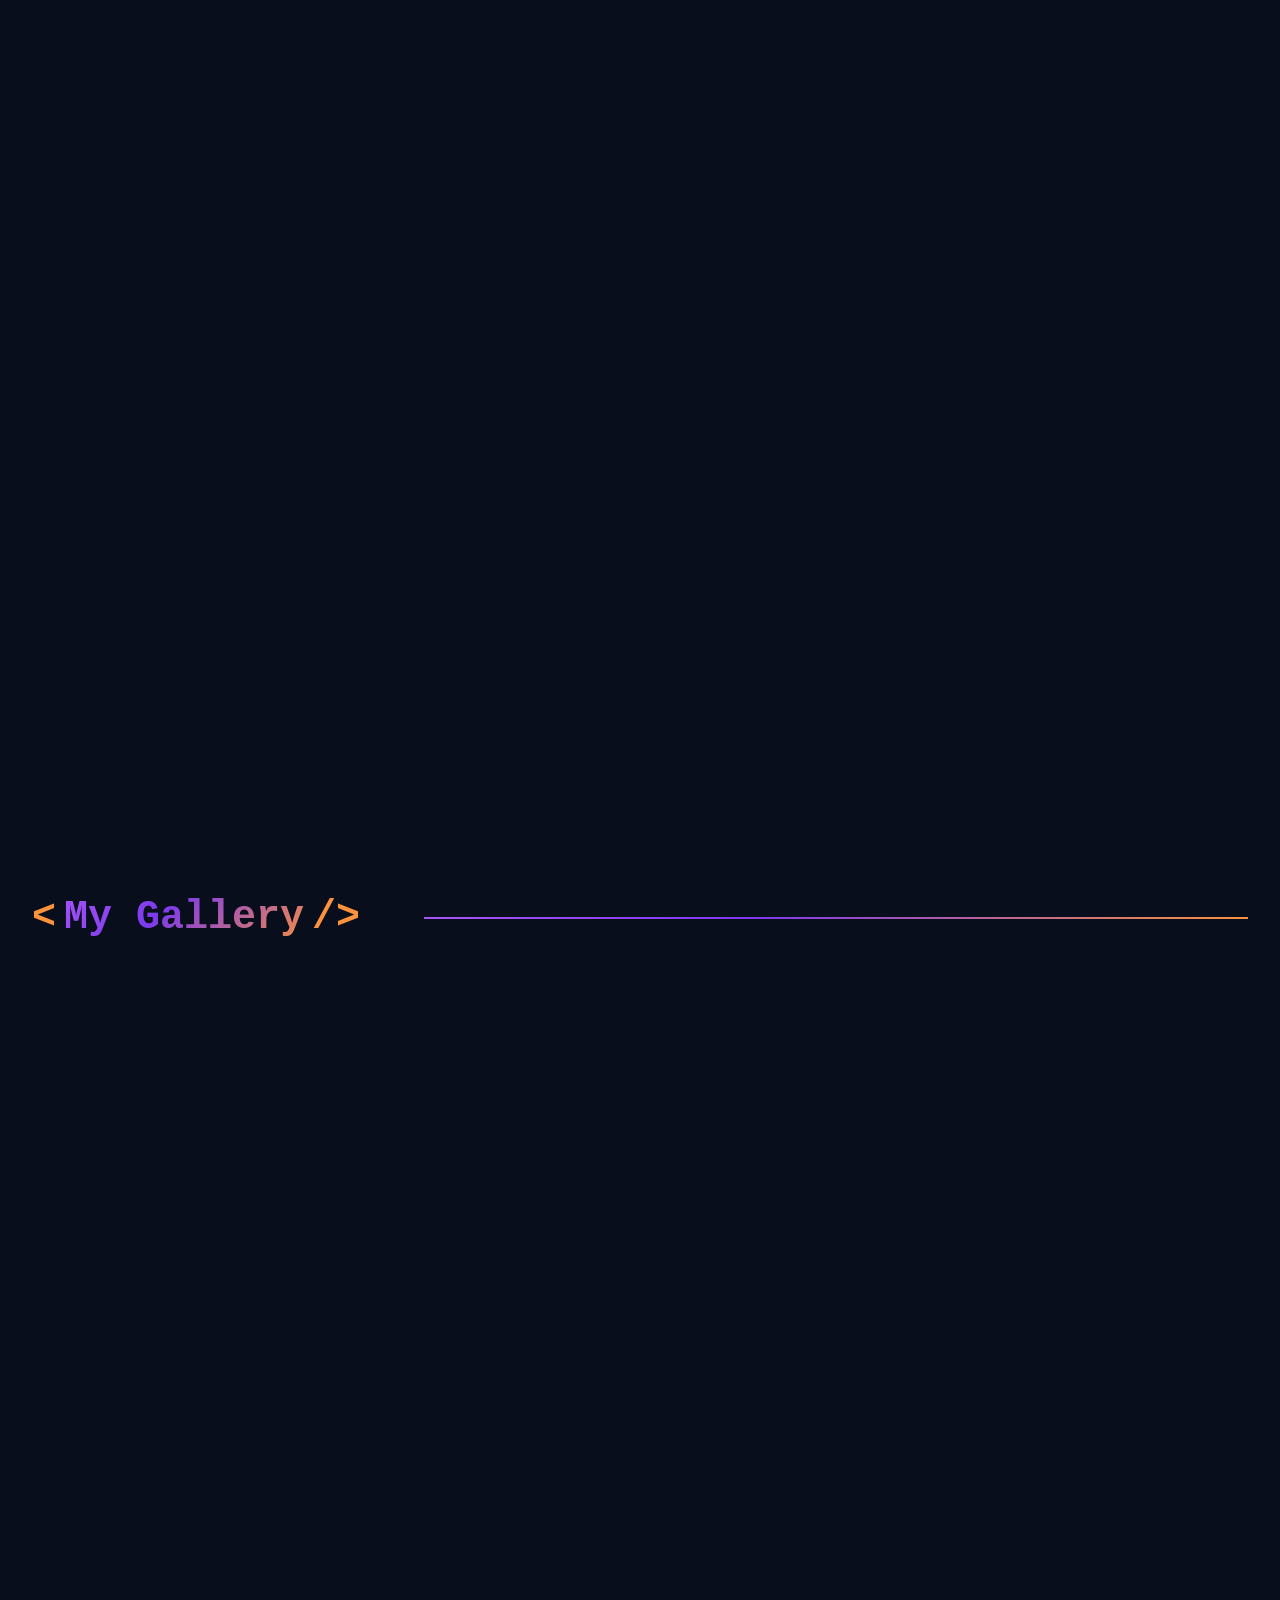
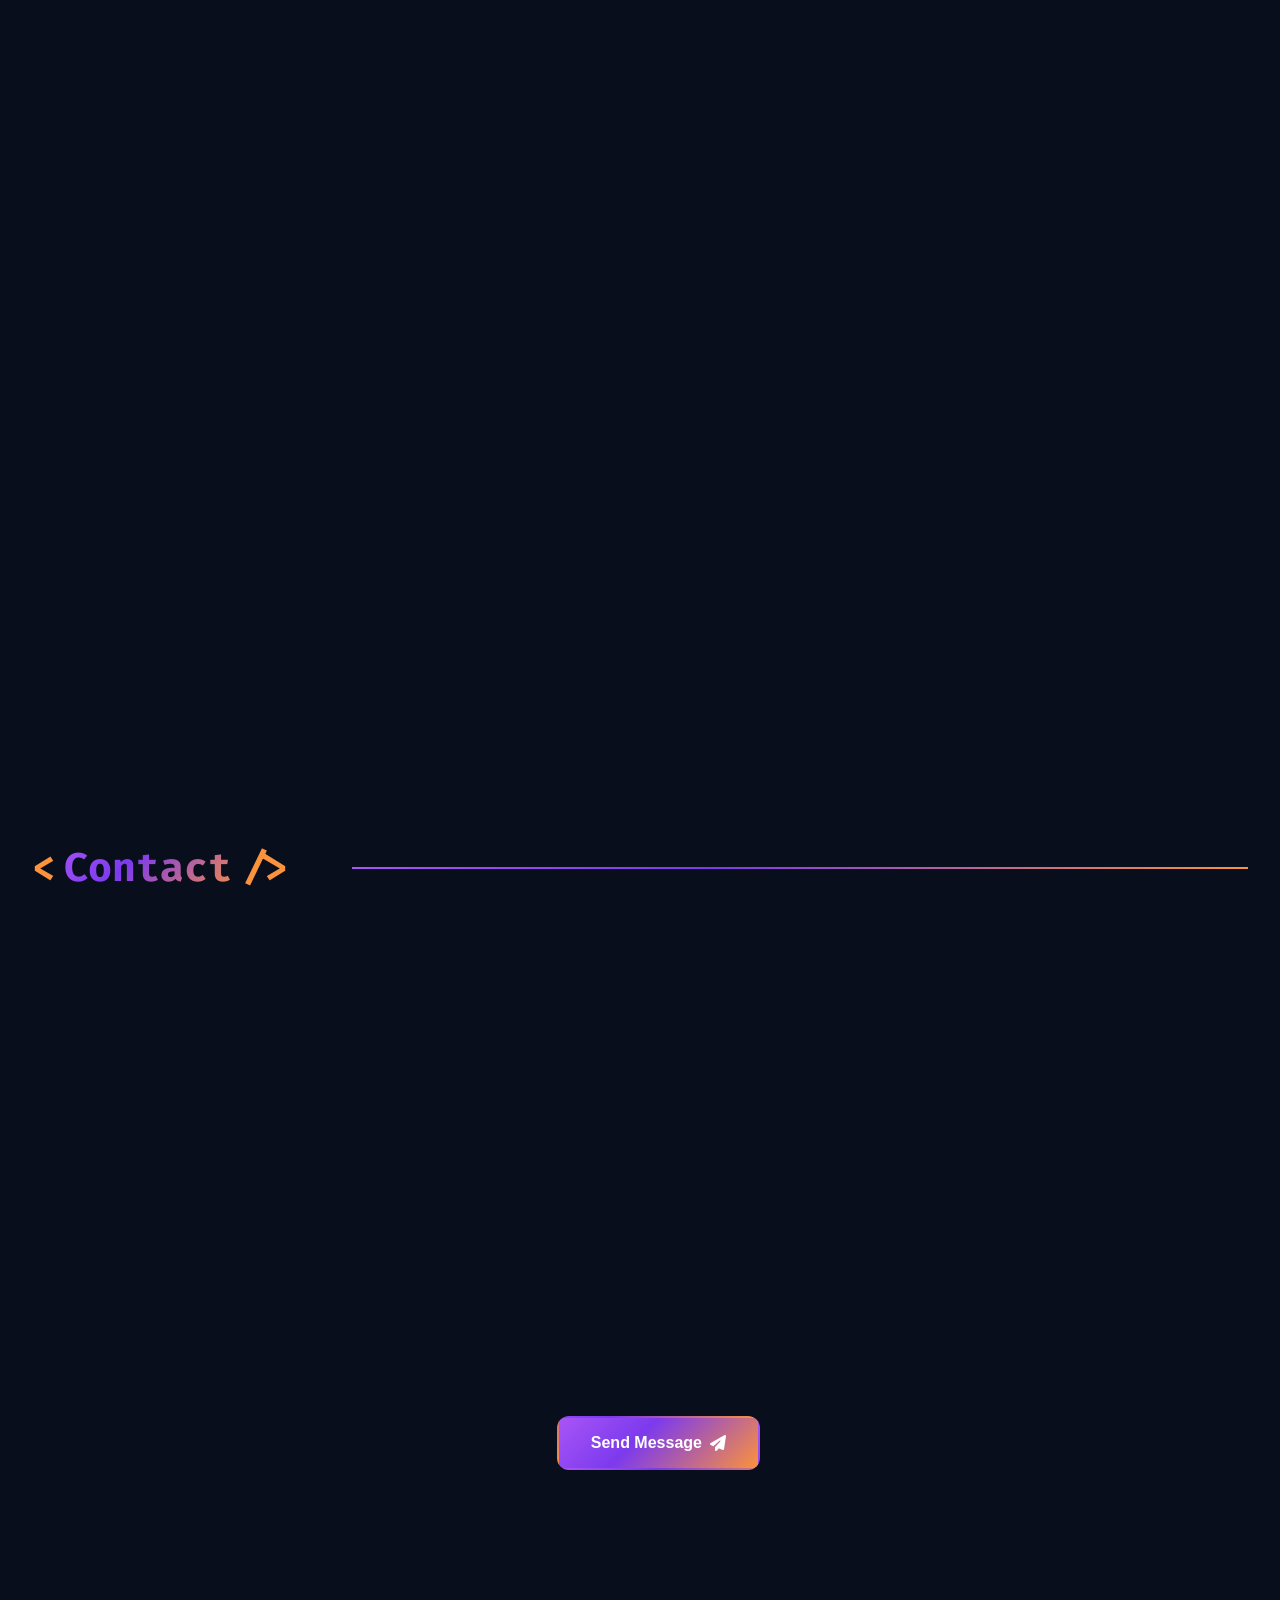
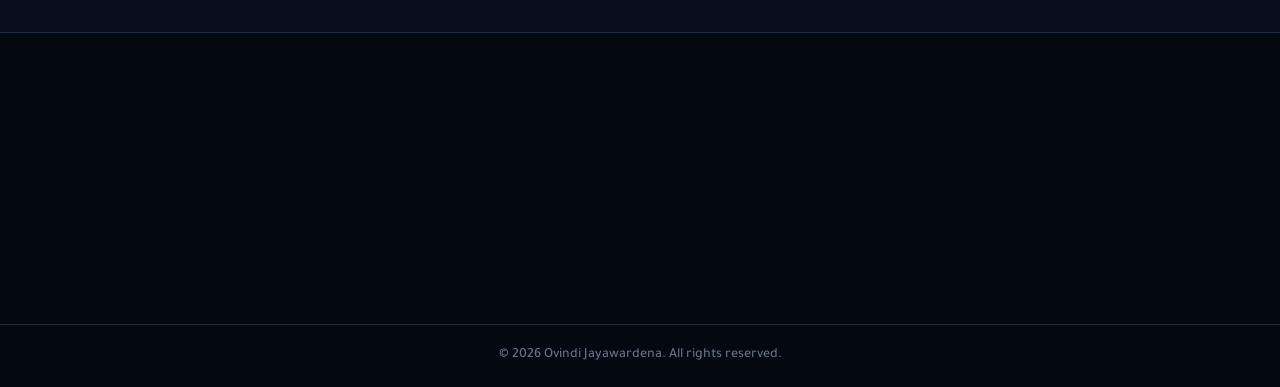
==== commit 985ca3d9: "creat new assiment page" ====
--- a/index.html
+++ b/index.html
@@ -557,7 +557,7 @@
                                     without using any frameworks.
                                 </div>
                                 <div class="c-footer">
-                                    <a href="pages/course02.html" class="c-btn">Get more ›</a>
+                                    <a href="pages/Assiment02.html" class="c-btn">Get more ›</a>
                                     <div class="c-counter"><div class="s-dot"></div>02 / 02</div>
                                 </div>
                             </div>
@@ -1054,7 +1054,7 @@
     </div>
 
     <!-- Bottom Bar -->
-    <div class="footer-bottom">
+    <div class="footer-bottom" >
         <p>© 2026 Ovindi Jayawardena. All rights reserved.</p>
     </div>
 </footer>
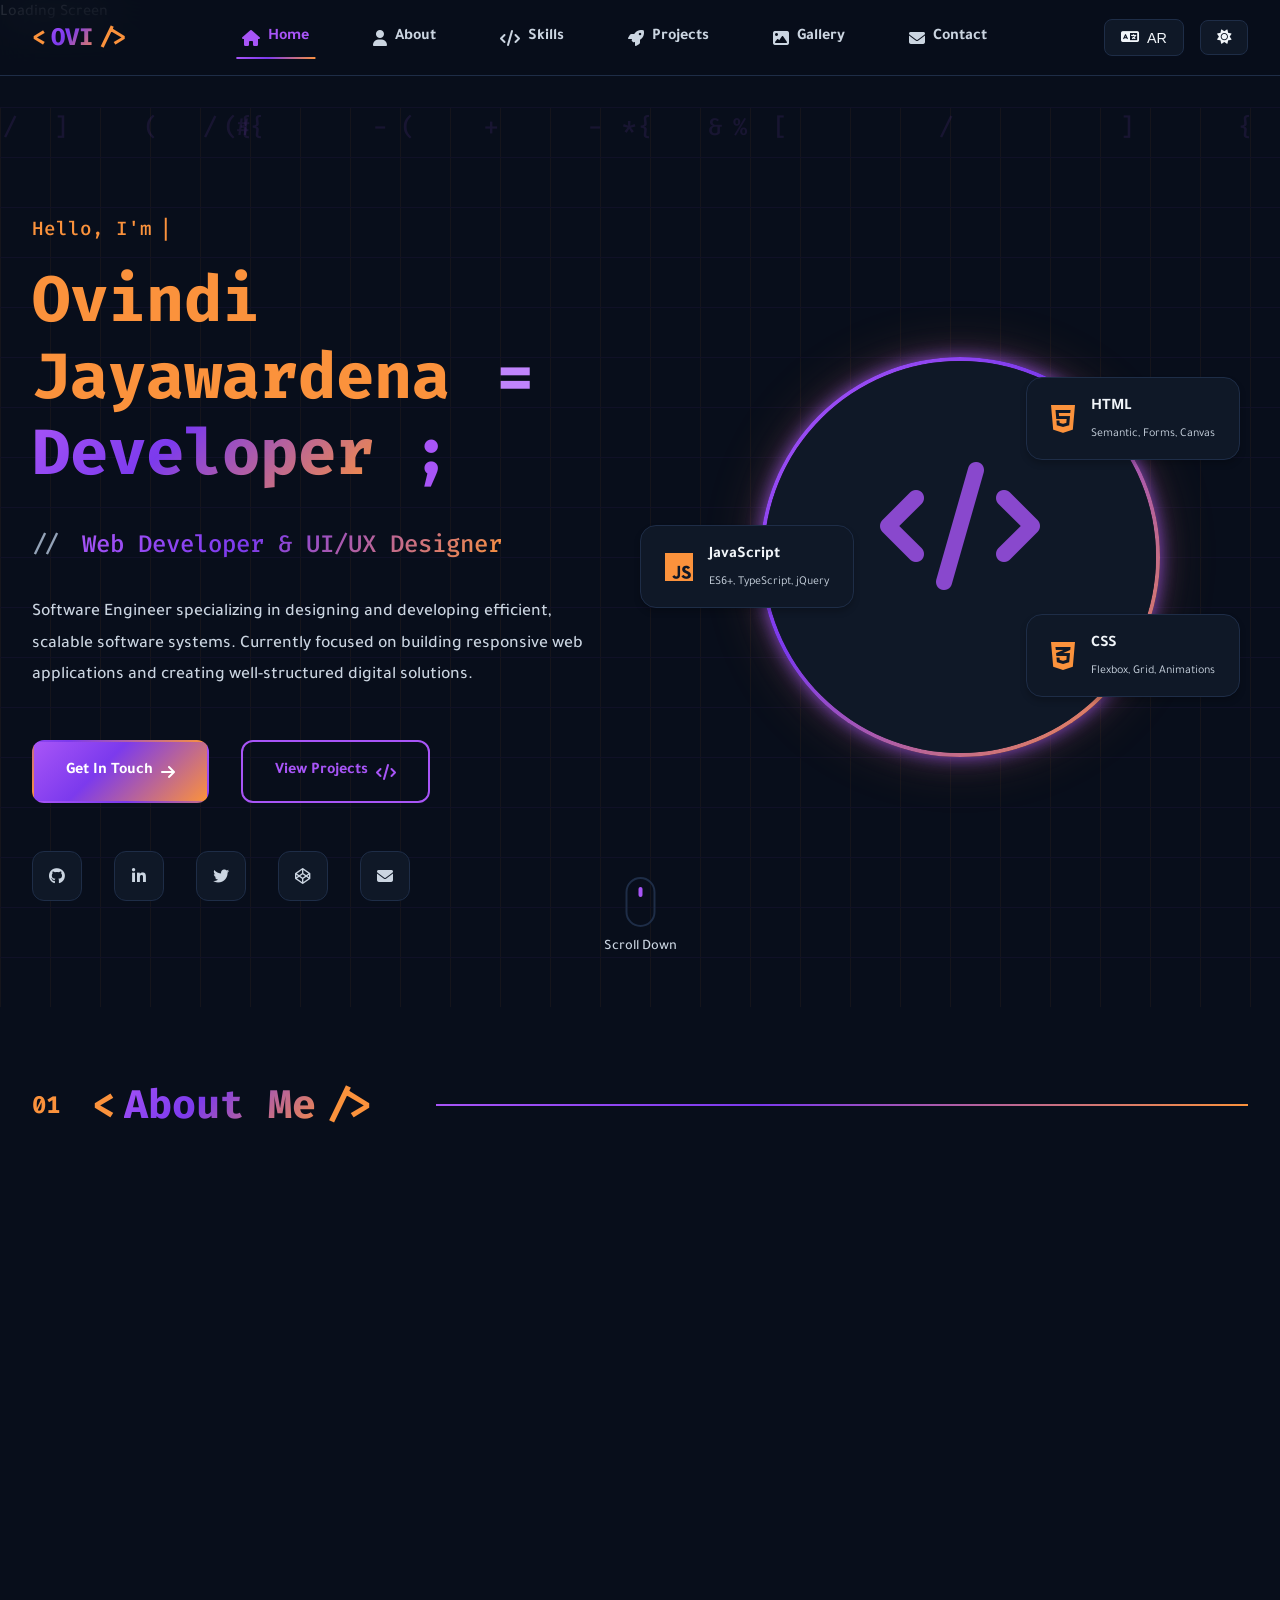
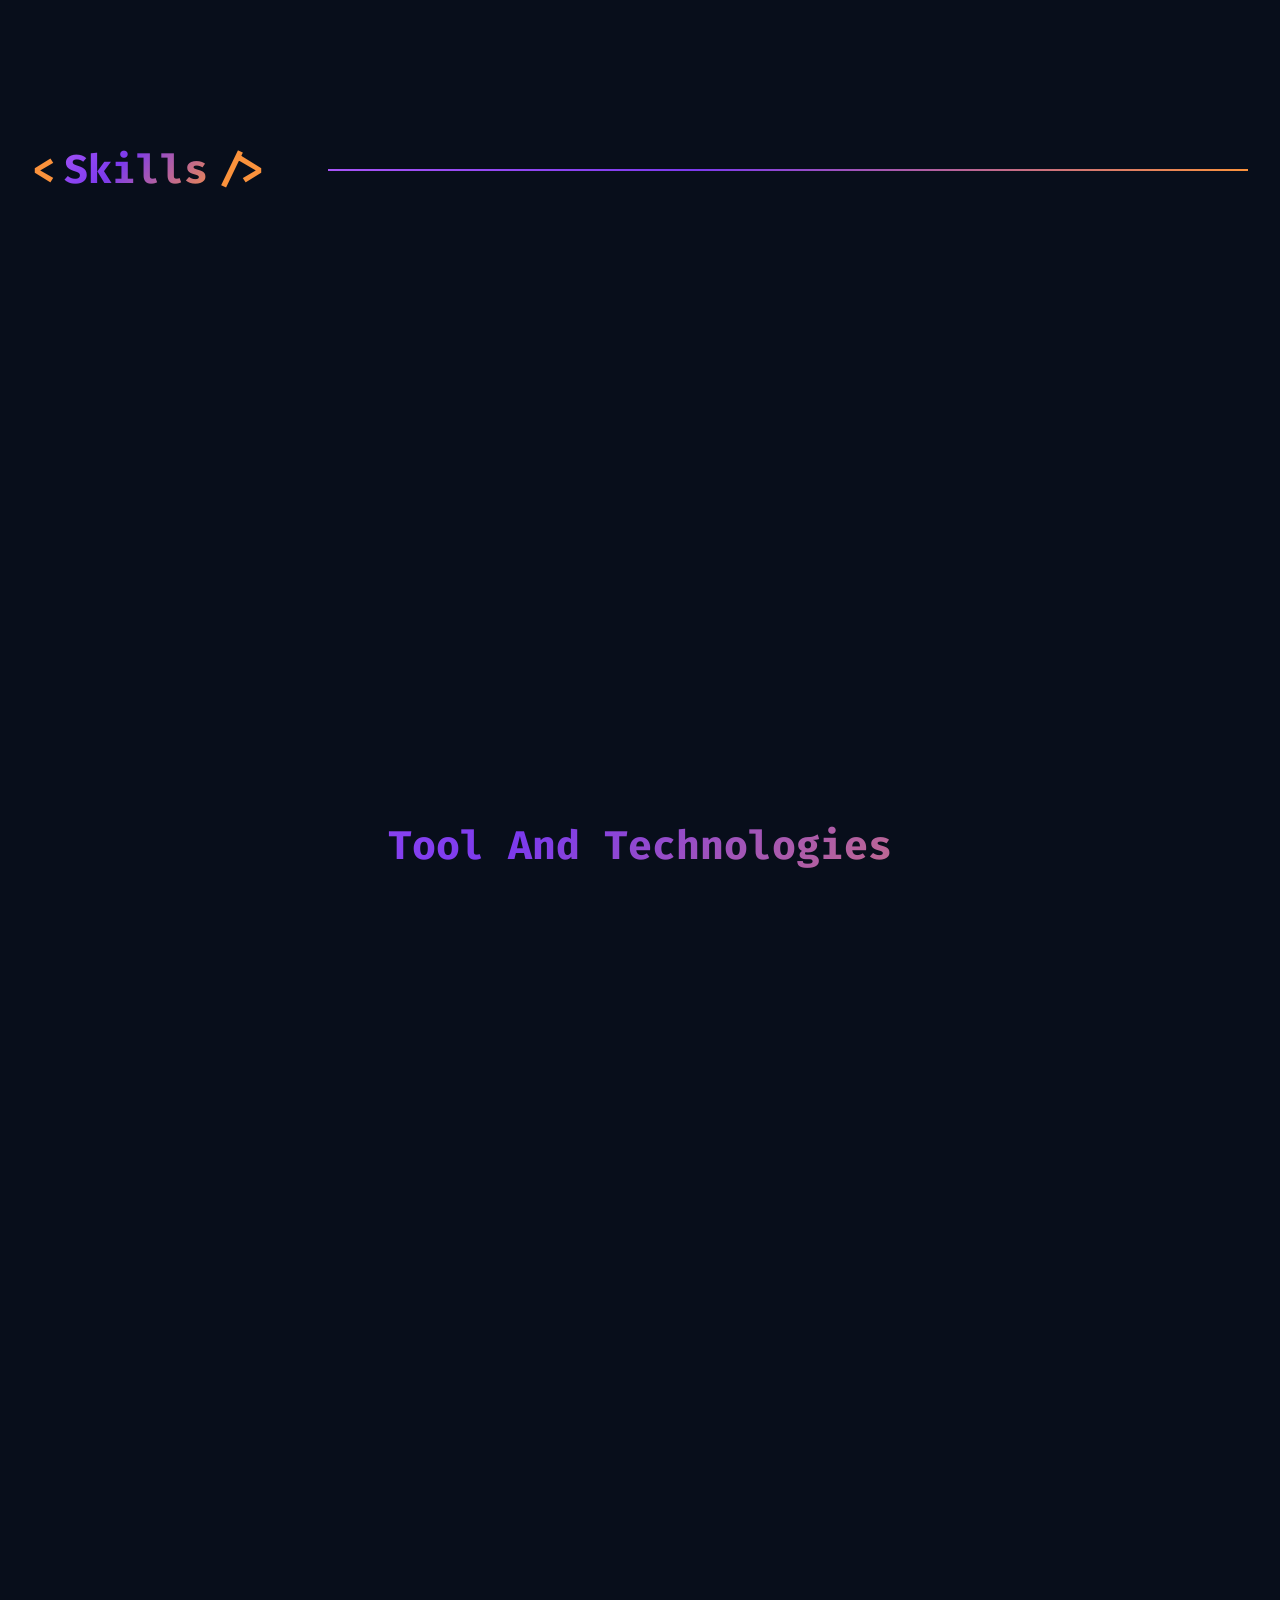
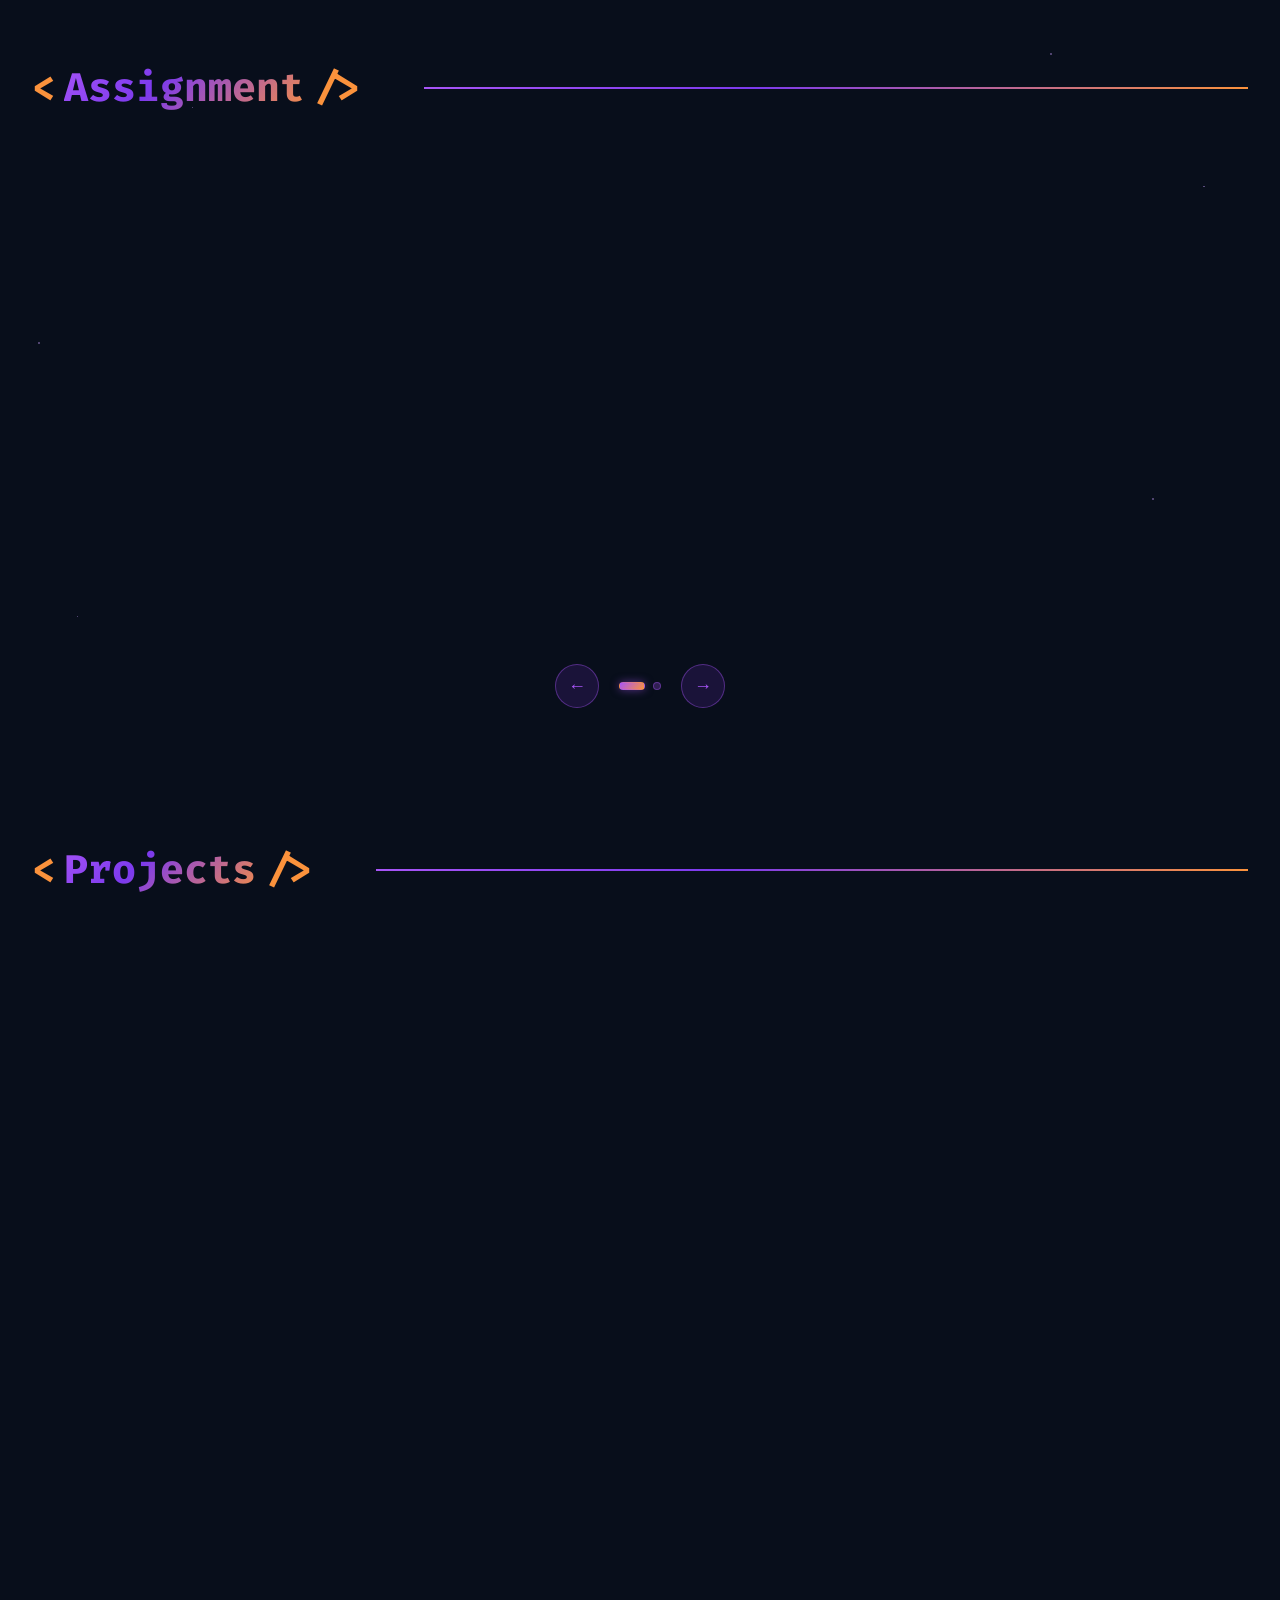
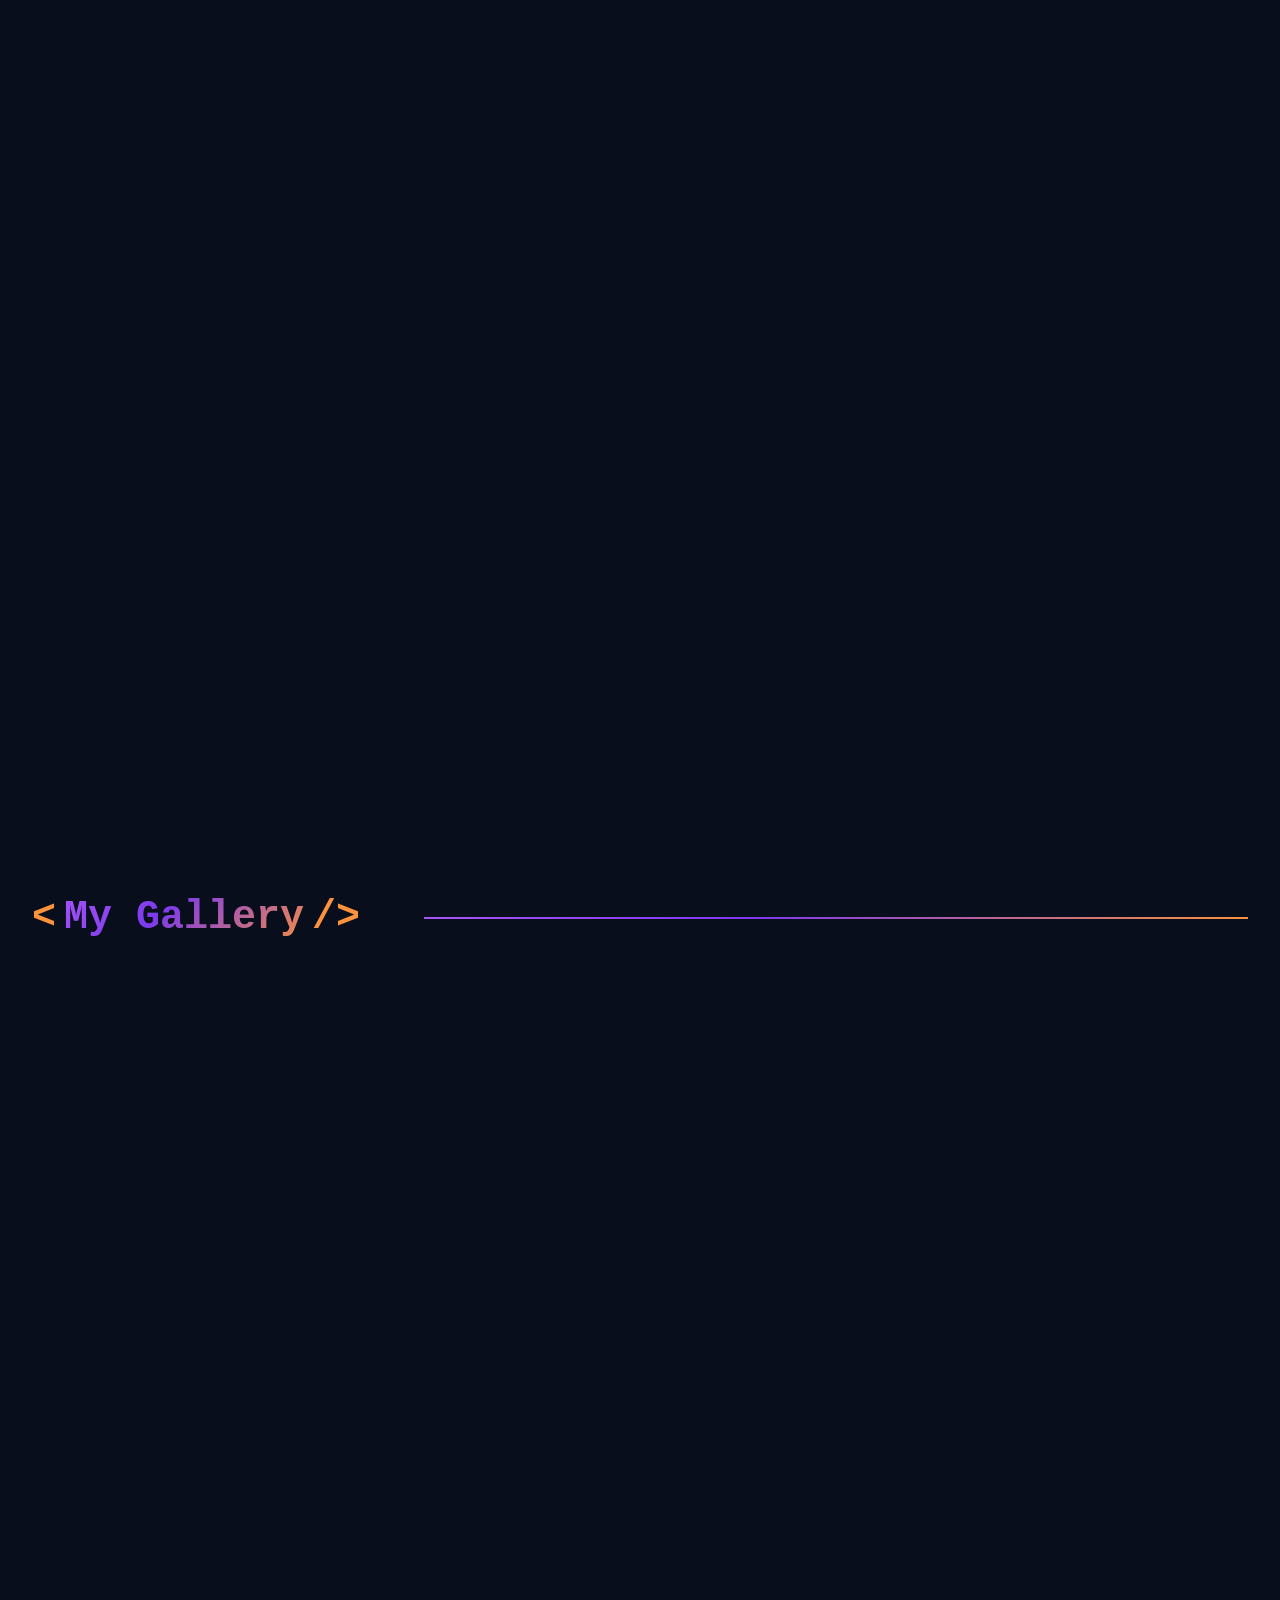
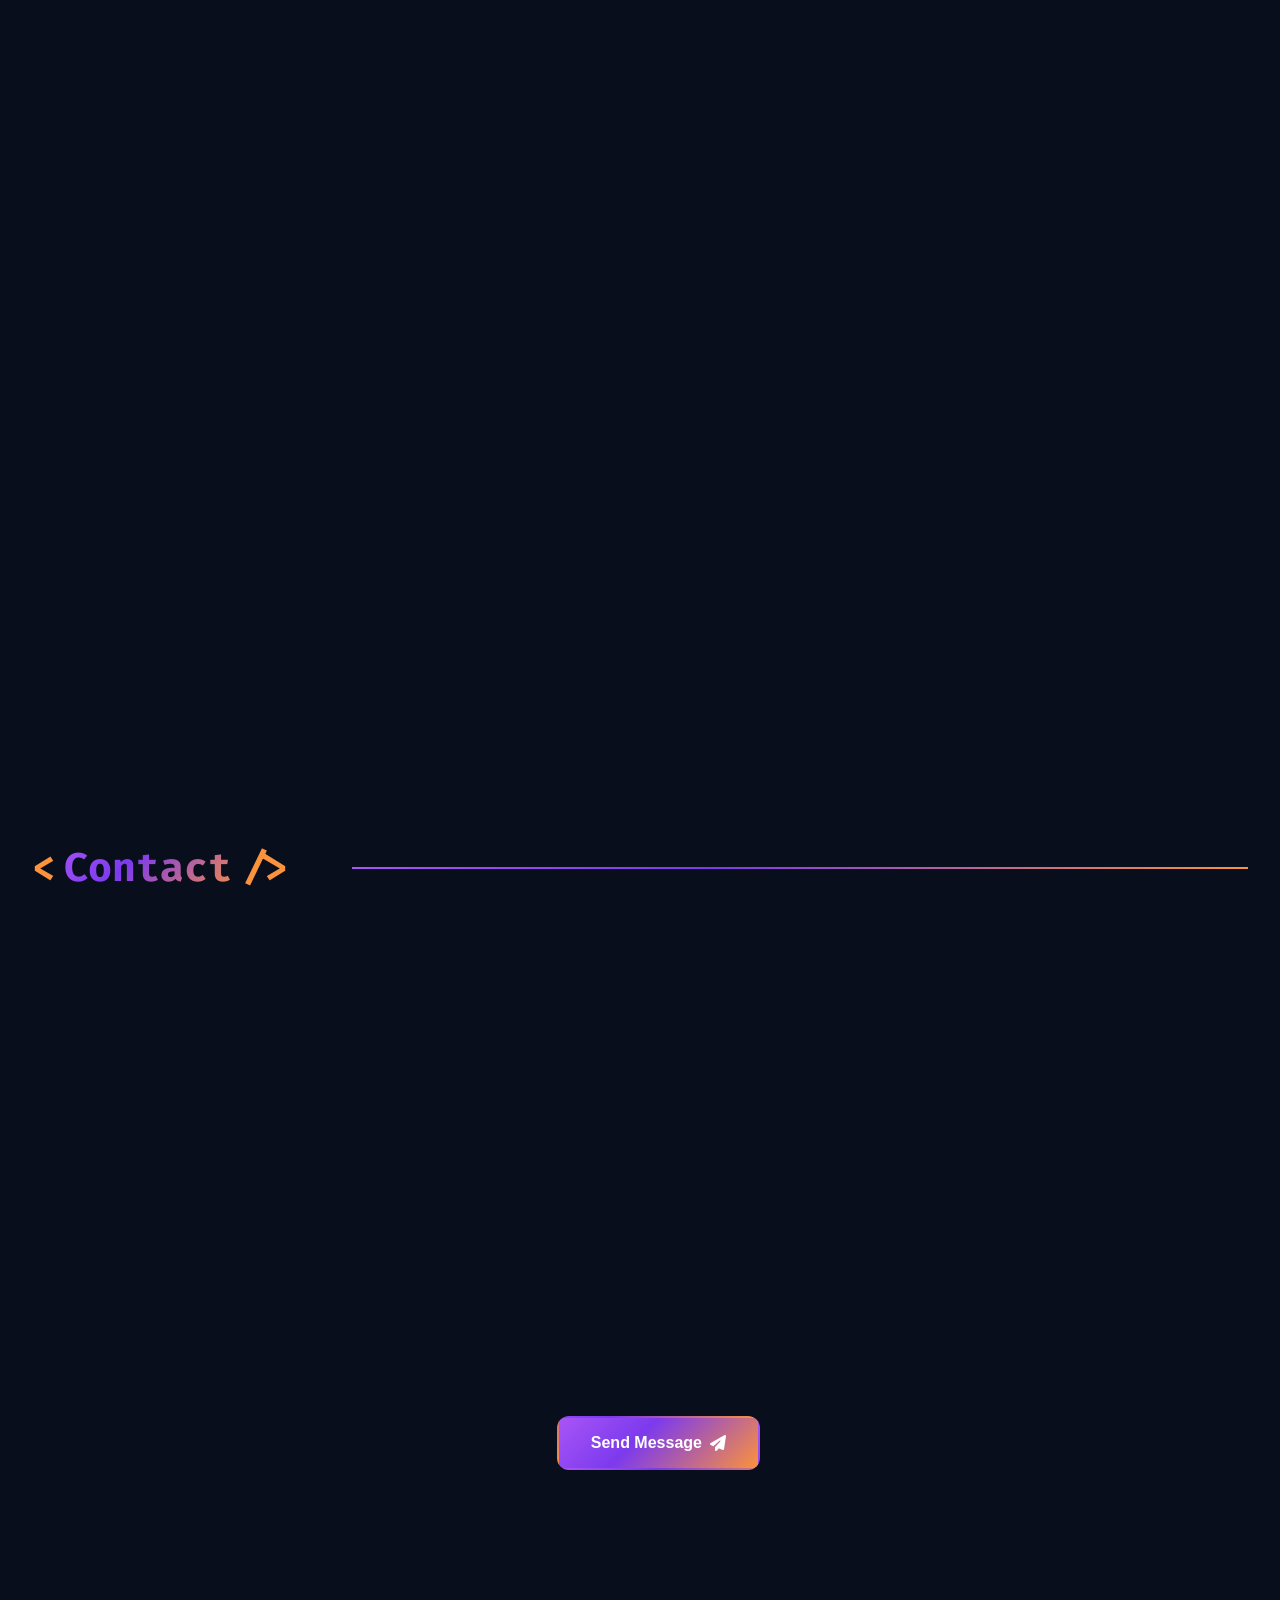
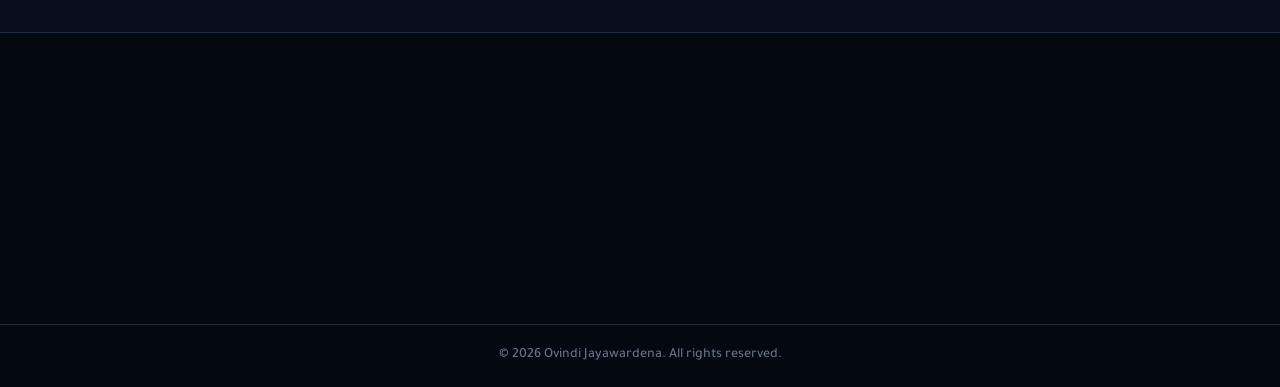
==== commit a44bd3e4: "add logo" ====
--- a/index.html
+++ b/index.html
@@ -5,6 +5,8 @@
     <meta name="viewport" content="width=device-width, initial-scale=1.0, maximum-scale=5.0, user-scalable=yes">
     <meta http-equiv="X-UA-Compatible" content="IE=edge">
     <title> My Portfolio Web Design</title>
+    <link rel="icon"type ="image/X-icon" href="../assets/logo.png">
+
 
 
 
--- a/css/css.css
+++ b/css/css.css
@@ -61,6 +61,11 @@
     -webkit-tap-highlight-color: transparent;
 }
 
+html, body {
+    overflow-x: hidden;
+    width: 100%;
+}
+
 html {
     scroll-behavior: smooth;
     font-size: 16px;
@@ -908,6 +913,8 @@
     font-family: var(--font-code);
     font-size: 0.9rem;
     line-height: 1.8;
+    word-break: break-word;
+    overflow-wrap: break-word;
 }
 
 .code-line {
@@ -1171,7 +1178,7 @@
 
 .projects-grid {
     display: grid;
-    grid-template-columns: repeat(auto-fill, minmax(350px, 1fr));
+    grid-template-columns: repeat(3, 1fr);
     gap: 3rem;
 }
 
@@ -1649,7 +1656,7 @@
         padding: 2rem 0;
     }
 
-    .section-container {
+    .section-container, .tools-container {
         padding: 0 1rem;
     }
 
@@ -1840,9 +1847,12 @@
         font-size: 1.2rem;
     }
 
-    .lang-toggle, .theme-toggle {
-        padding: 0.5rem 0.8rem;
+    .lang-toggle, .theme-toggle, .menu-toggle {
+        padding: 0.4rem 0.6rem;
         font-size: 0.8rem;
+    }
+    .nav-controls {
+        gap: 0.3rem;
     }
 
     .hero-name {
@@ -1878,6 +1888,10 @@
     .code-block {
         padding: 1rem;
         font-size: 0.75rem;
+    }
+
+    .scroll-indicator{
+        display: none;
     }
 
     .skill-category {
@@ -1975,6 +1989,10 @@
 
     .stat-number {
         font-size: 1.5rem;
+    }
+
+    .scroll-indicator {
+        display: none;
     }
 }
 
@@ -2856,6 +2874,7 @@
 @media (max-width: 768px) {
     .gc-track {
         max-width: 100%;
+        padding: 0 1rem;
     }
 
     .gc-card-inner {
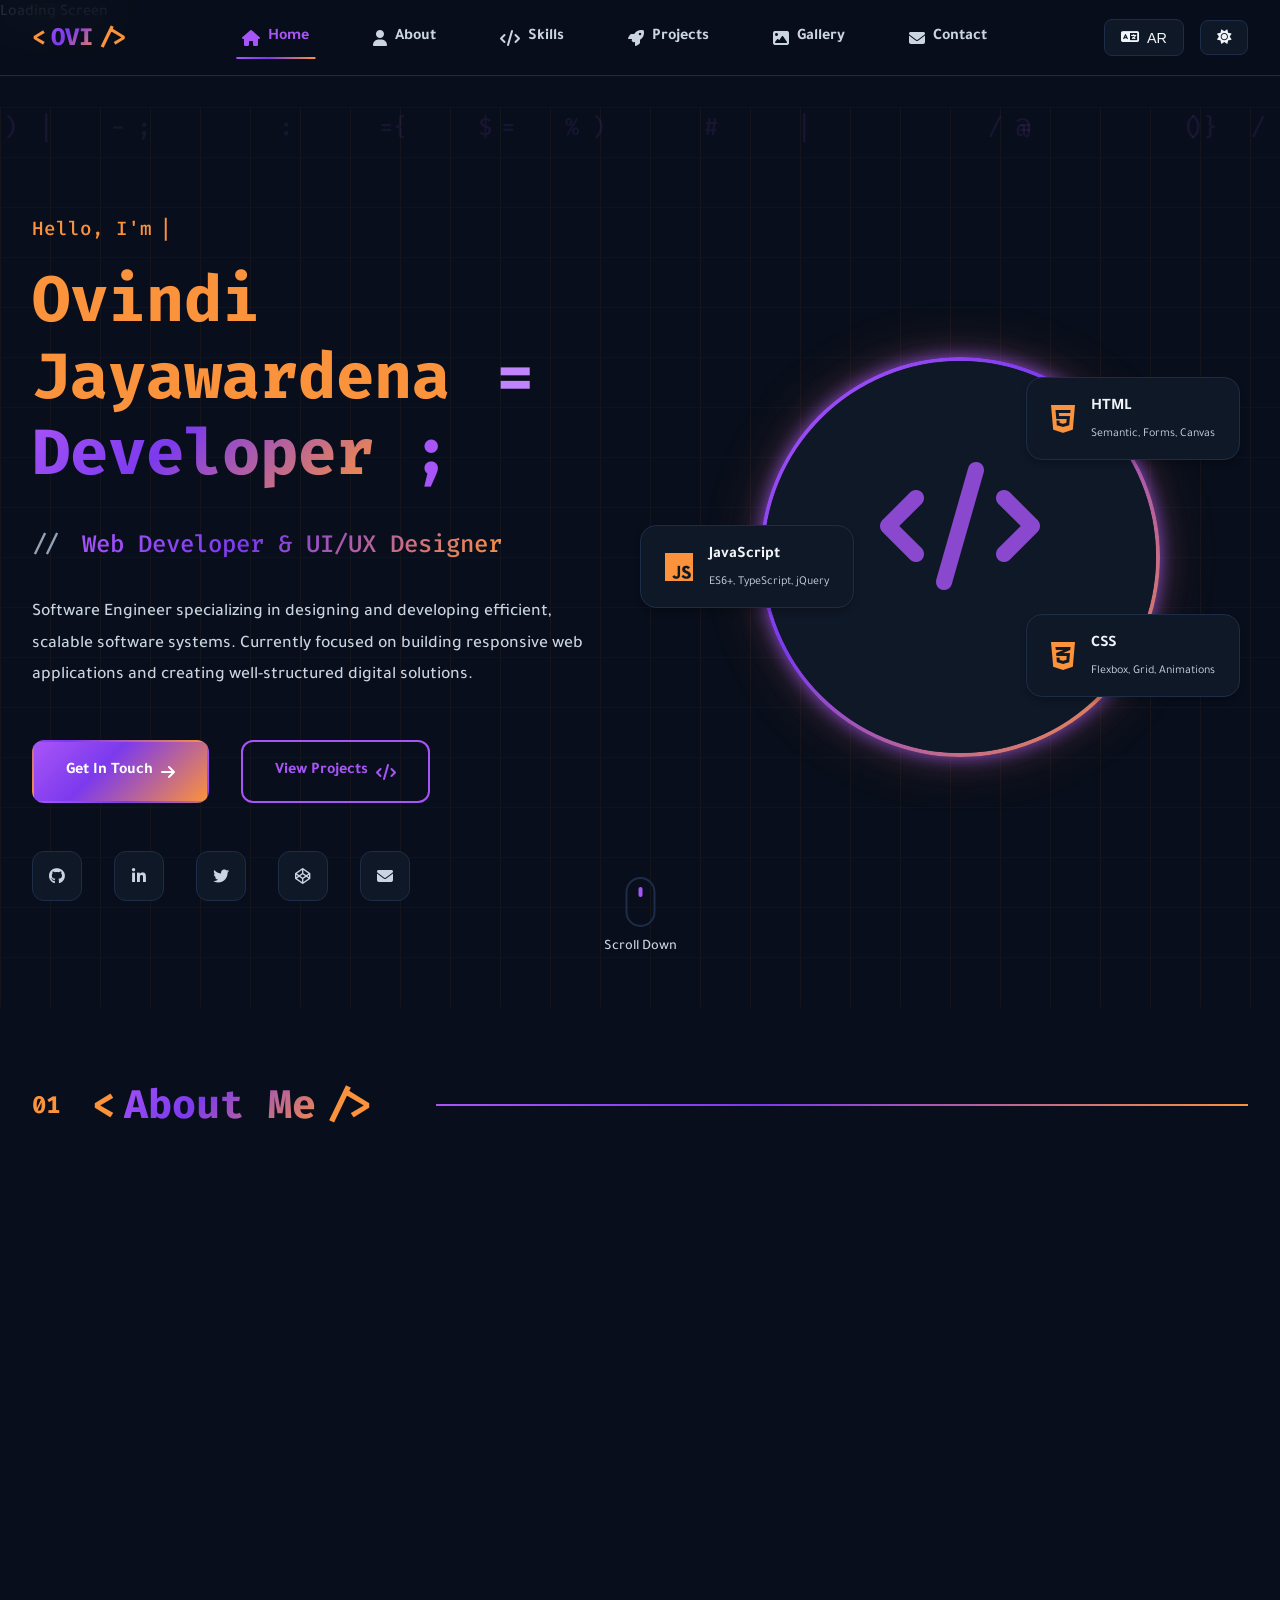
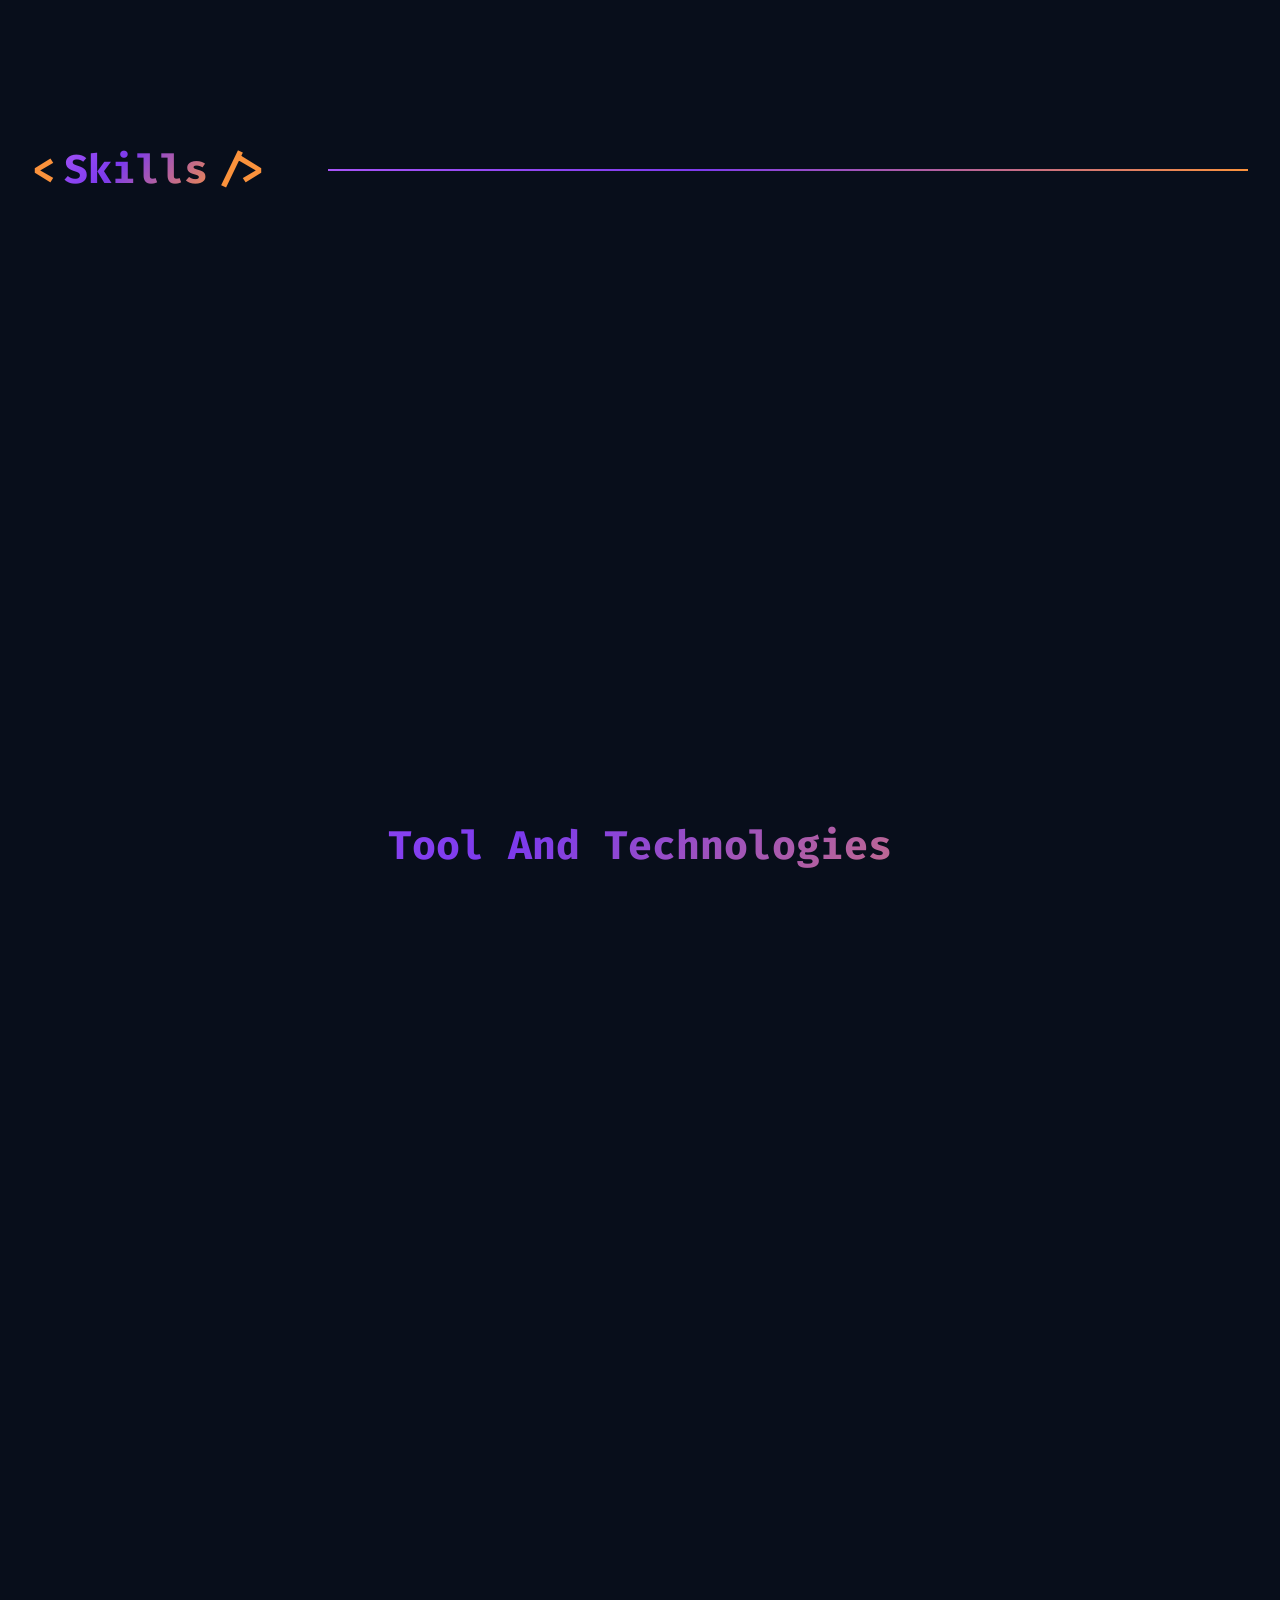
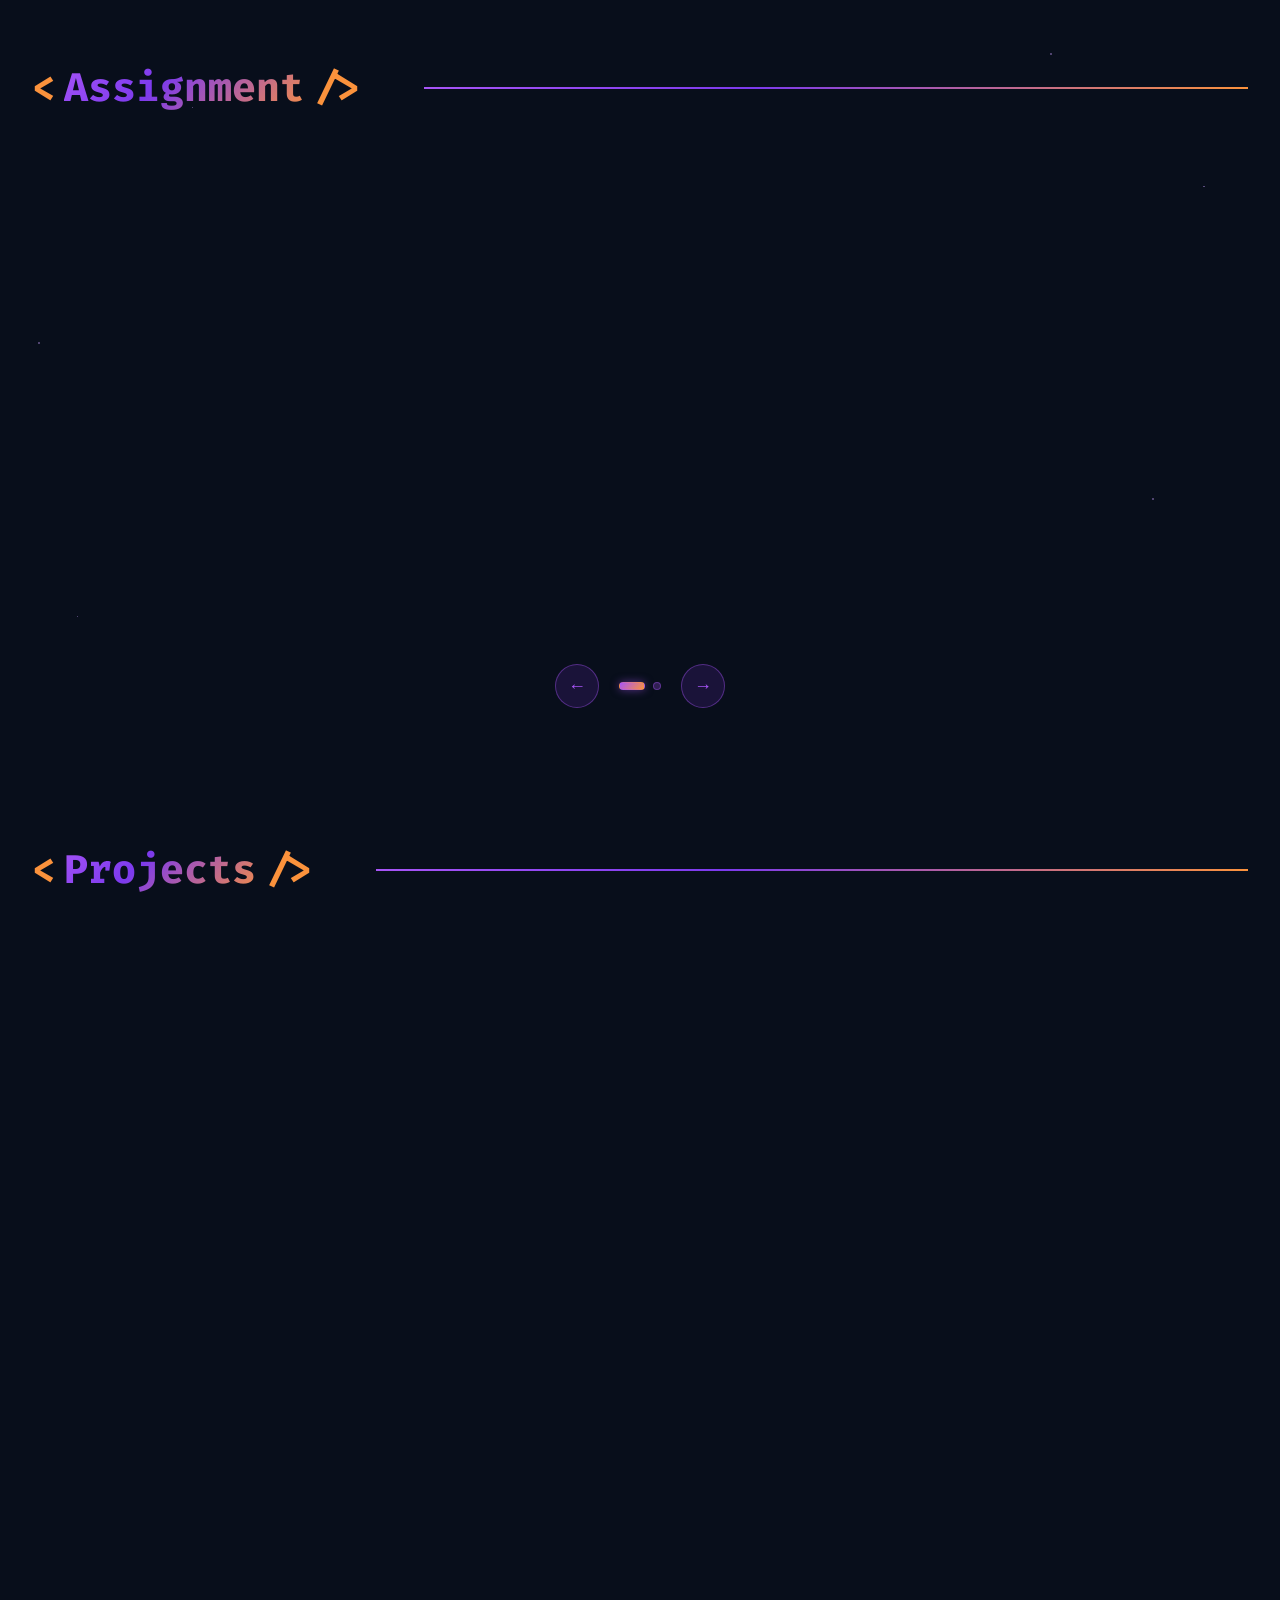
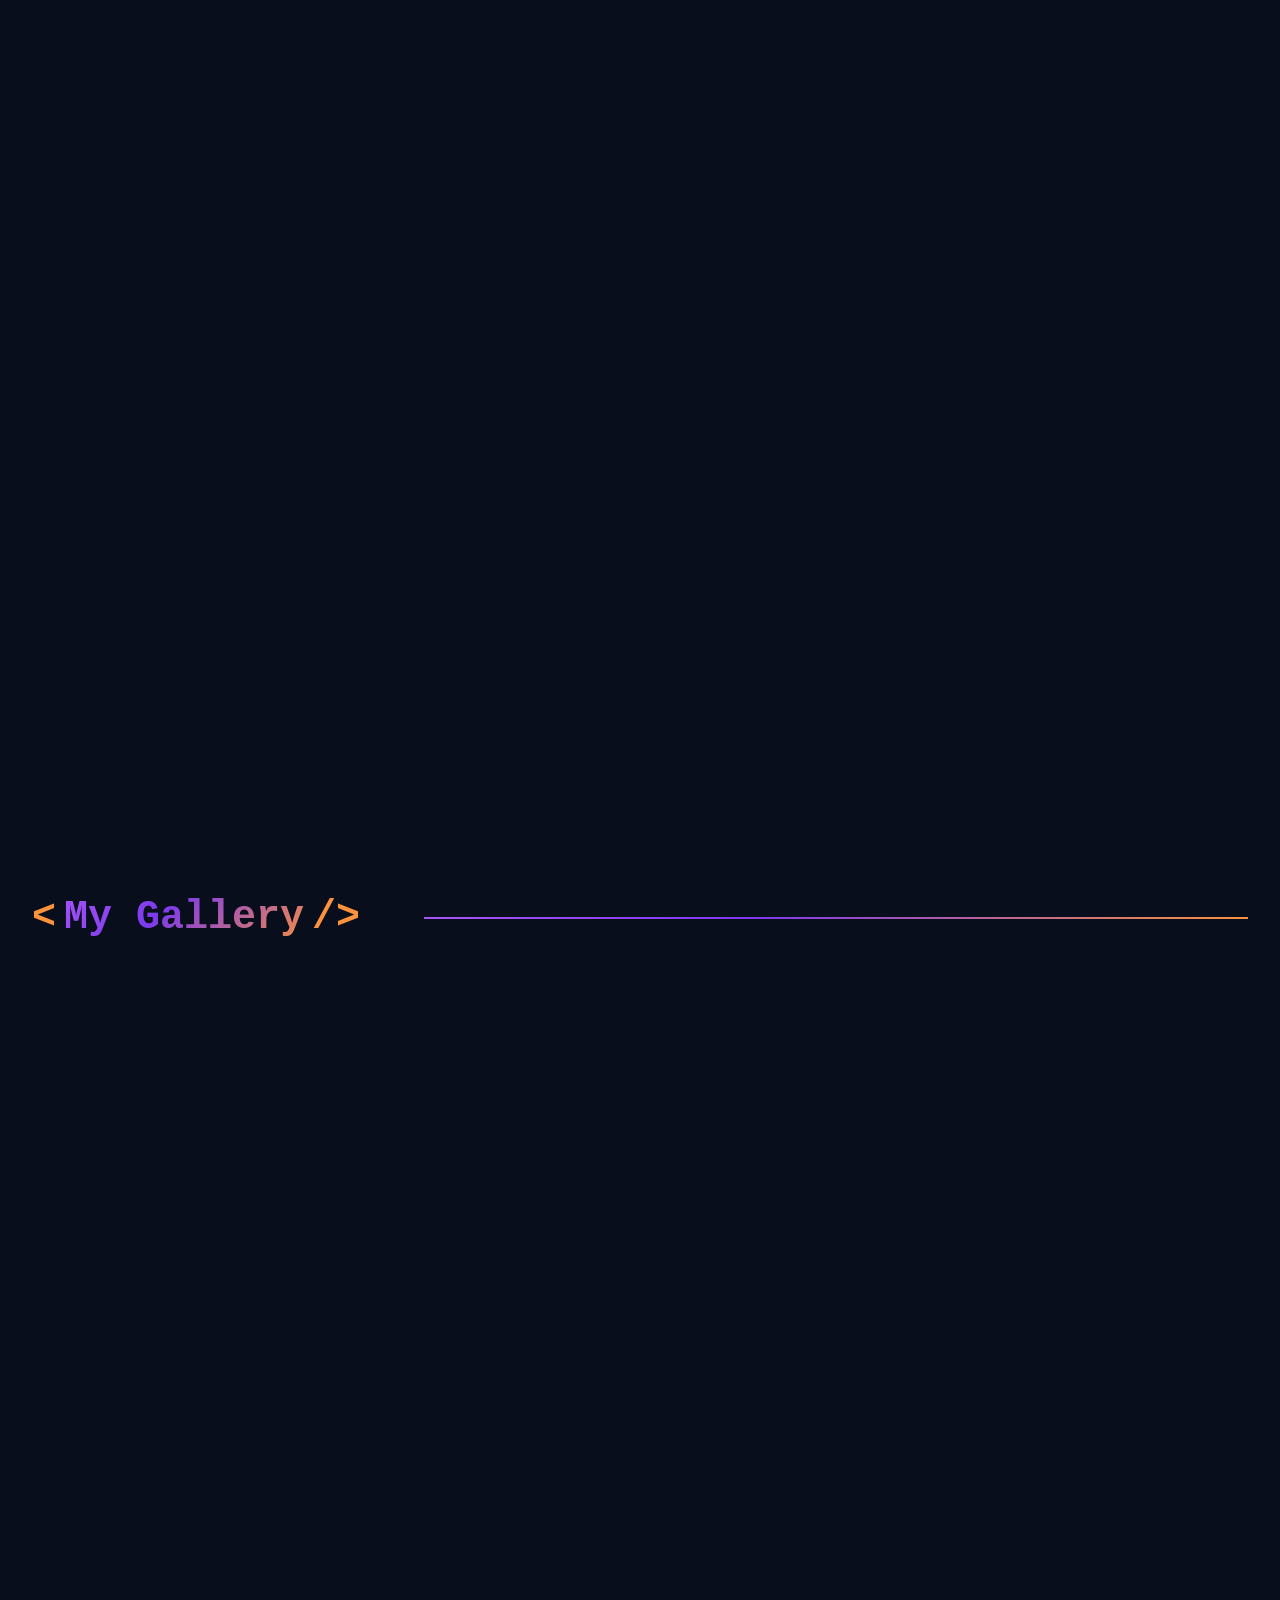
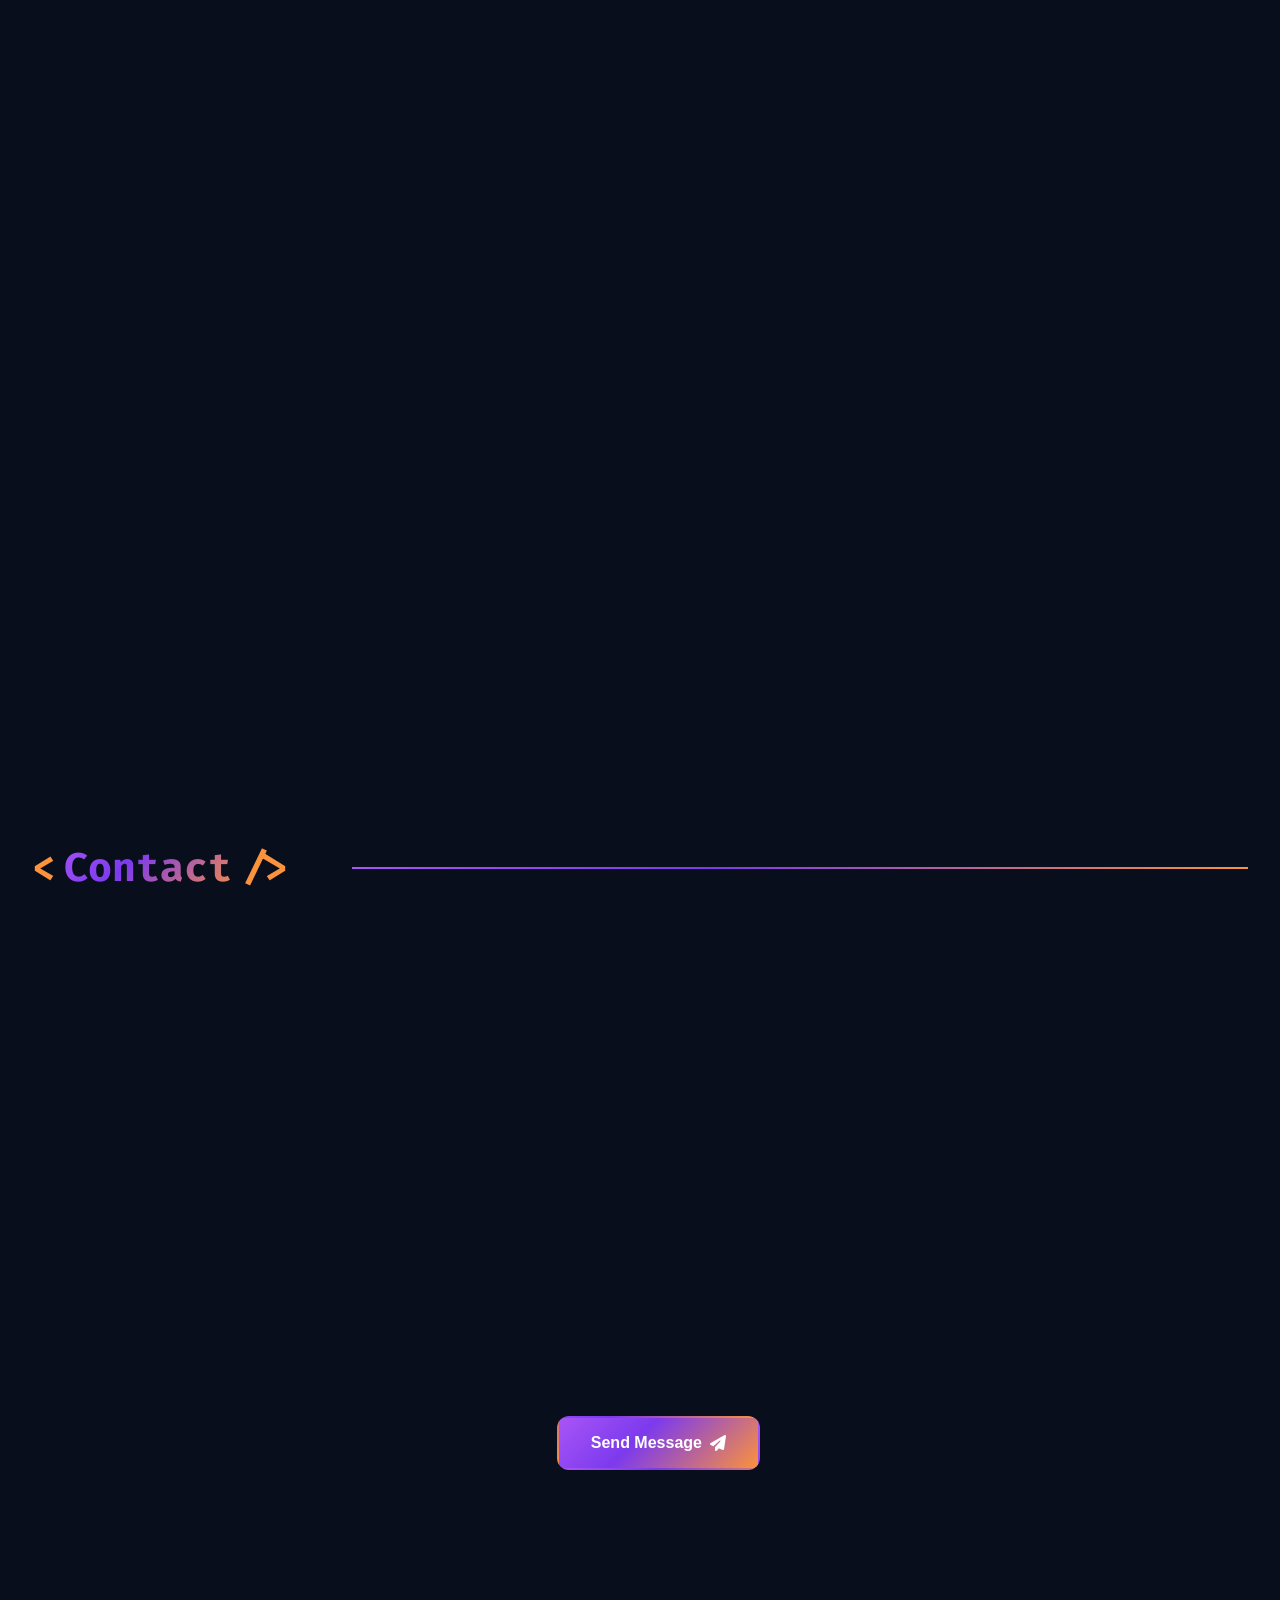
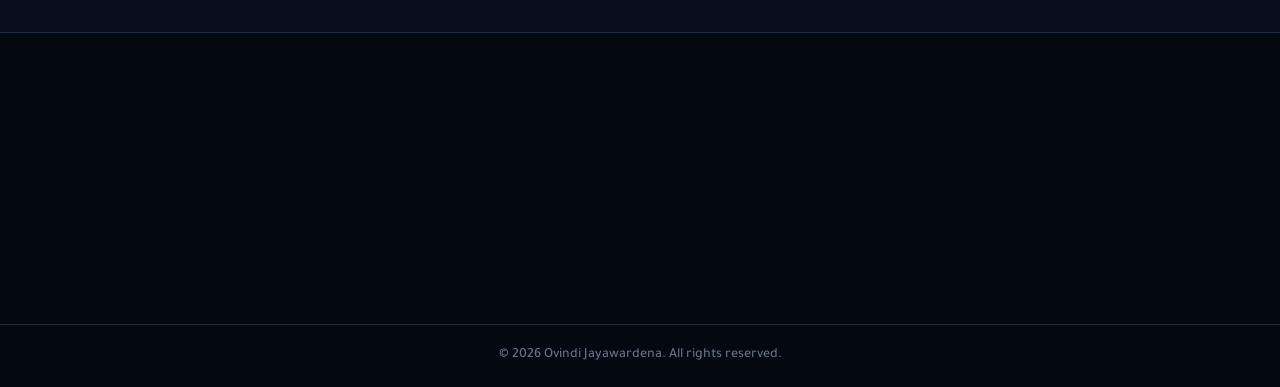
==== commit 0efdc994: "remove some fils" ====
--- a/index.html
+++ b/index.html
@@ -266,11 +266,11 @@
 
                     <div class="about-stats" data-aos="fade-right">
                         <div class="stat-item">
-                            <div class="stat-number" data-count="50">06</div>
+                            <div class="stat-number" data-count="06">06</div>
                             <div class="stat-label" data-text-en="Projects" data-text-ar="مشروع">Projects</div>
                         </div>
                         <div class="stat-item" data-aos="fade-right">
-                            <div class="stat-number" data-count="10">01</div>
+                            <div class="stat-number" data-count="01">01</div>
                             <div class="stat-label" data-text-en="Years Experience" data-text-ar="سنوات خبرة">Years Experience</div>
                         </div>
                         <div class="stat-item" data-aos="fade-right">
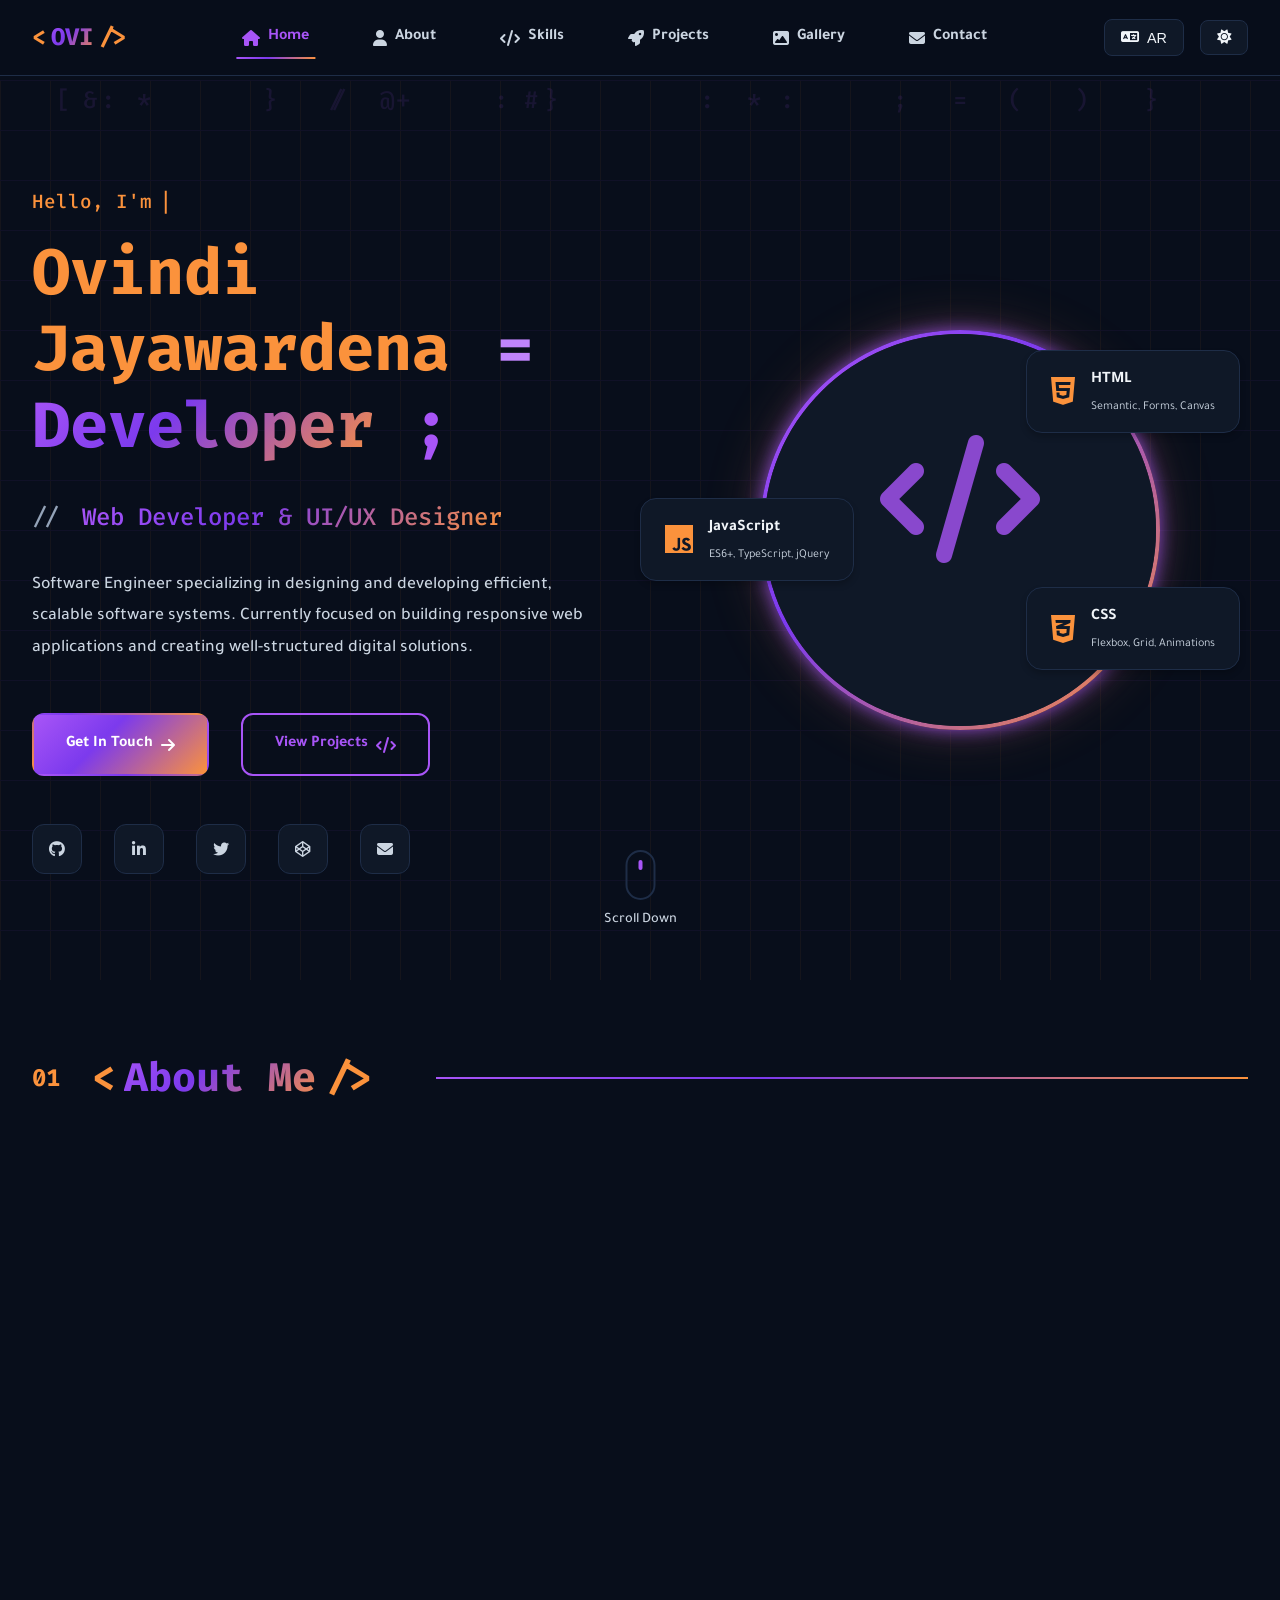
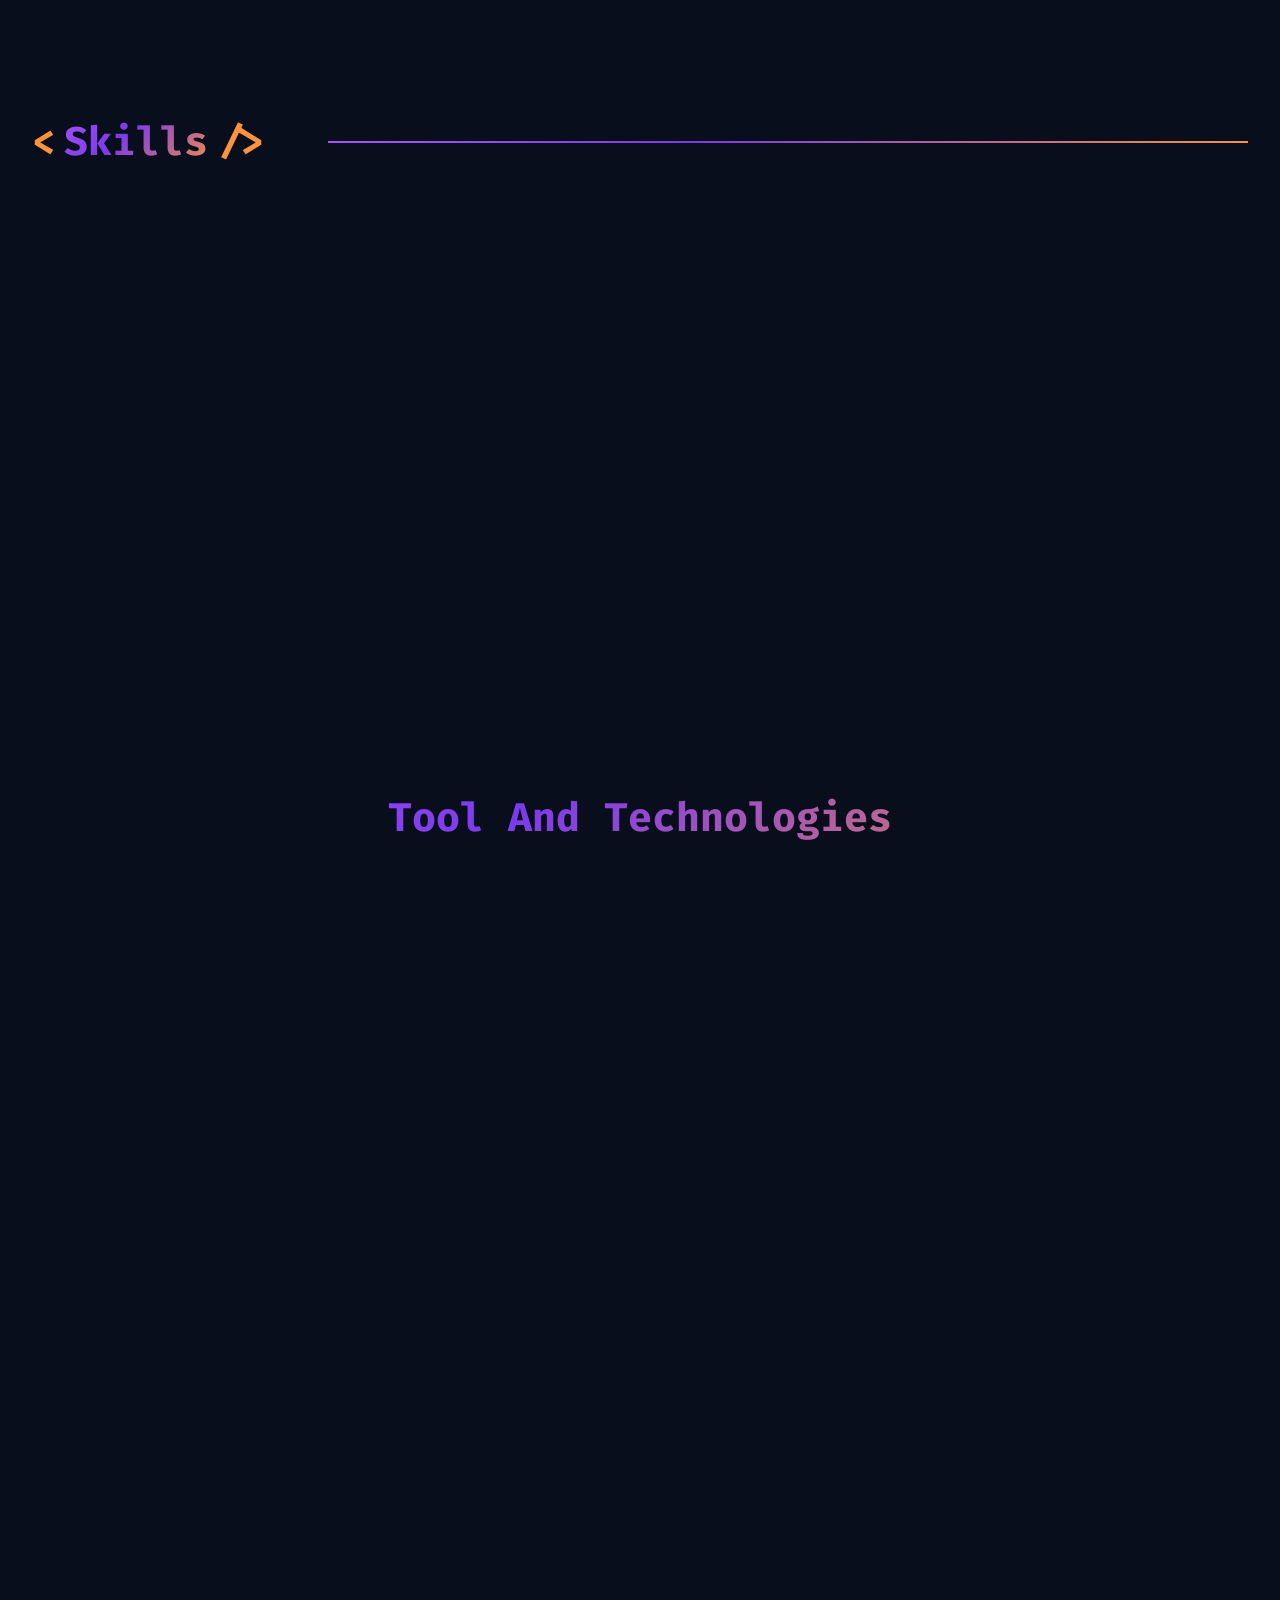
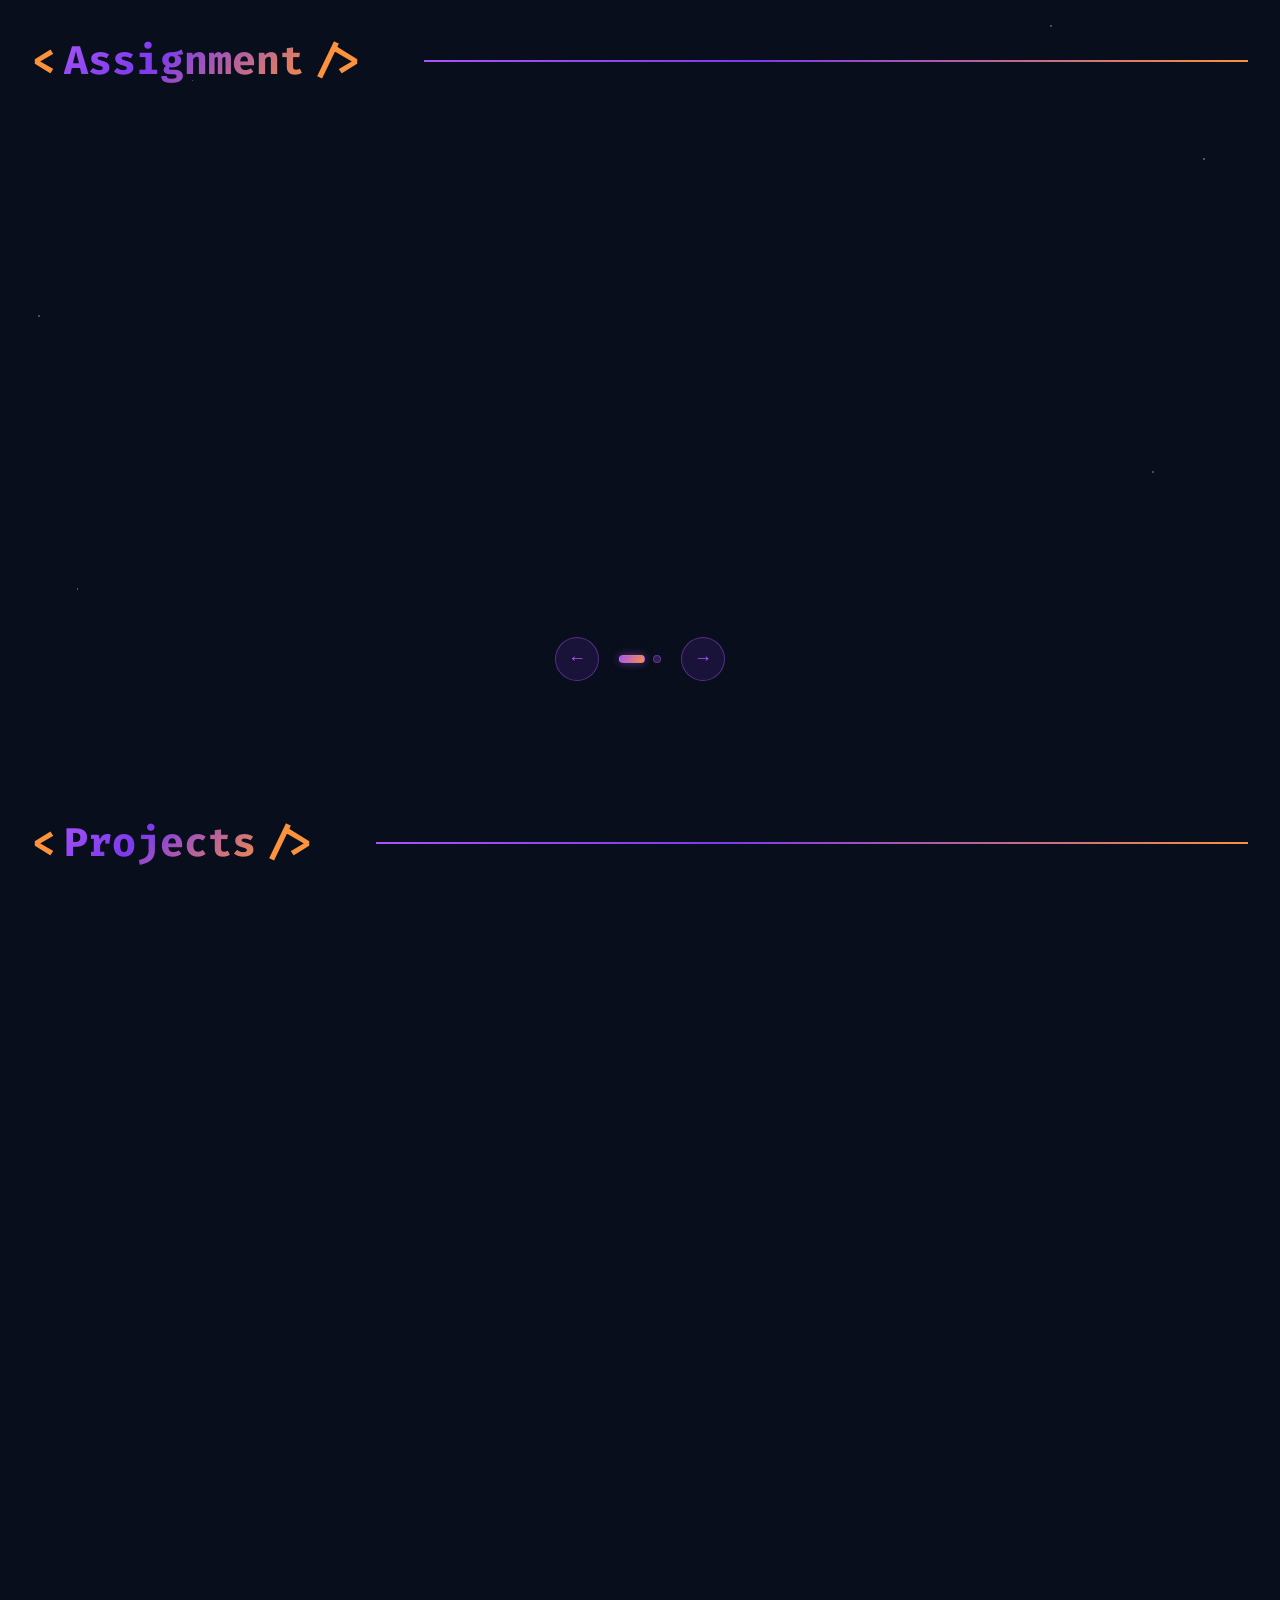
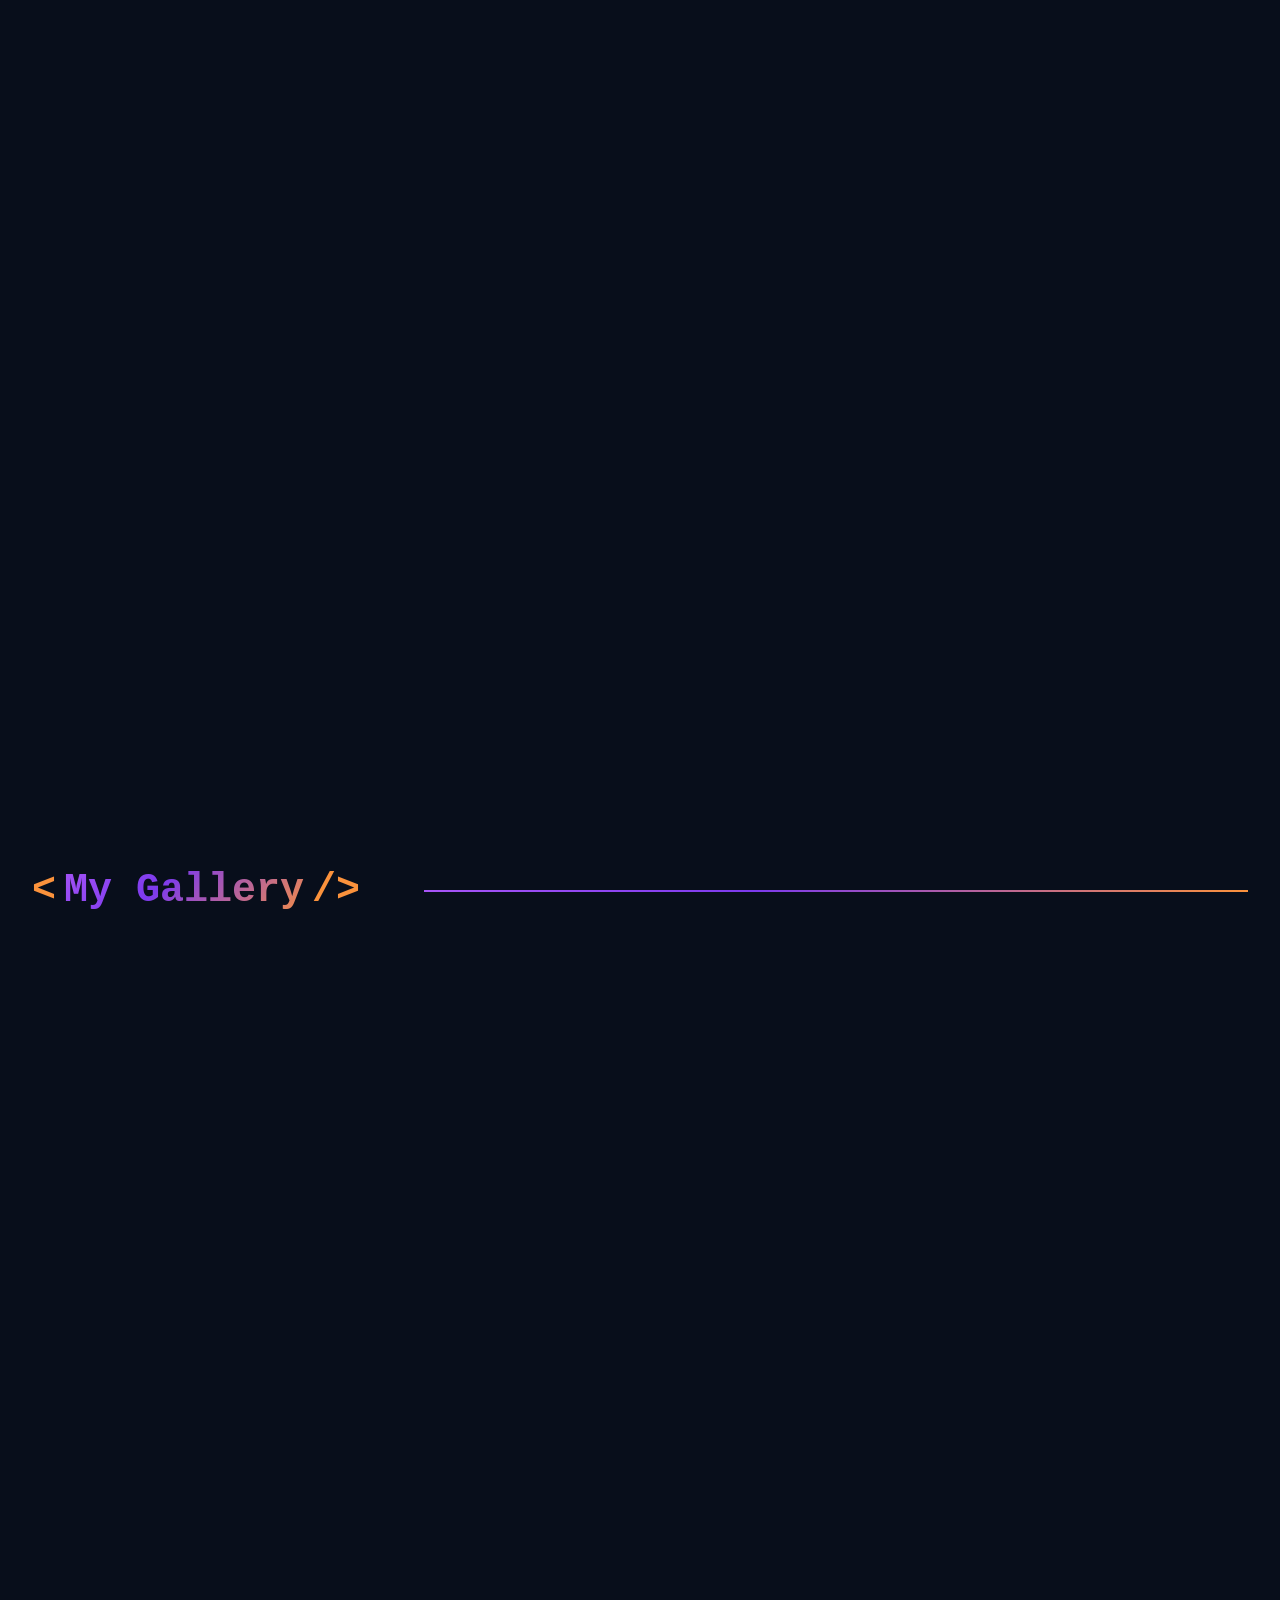
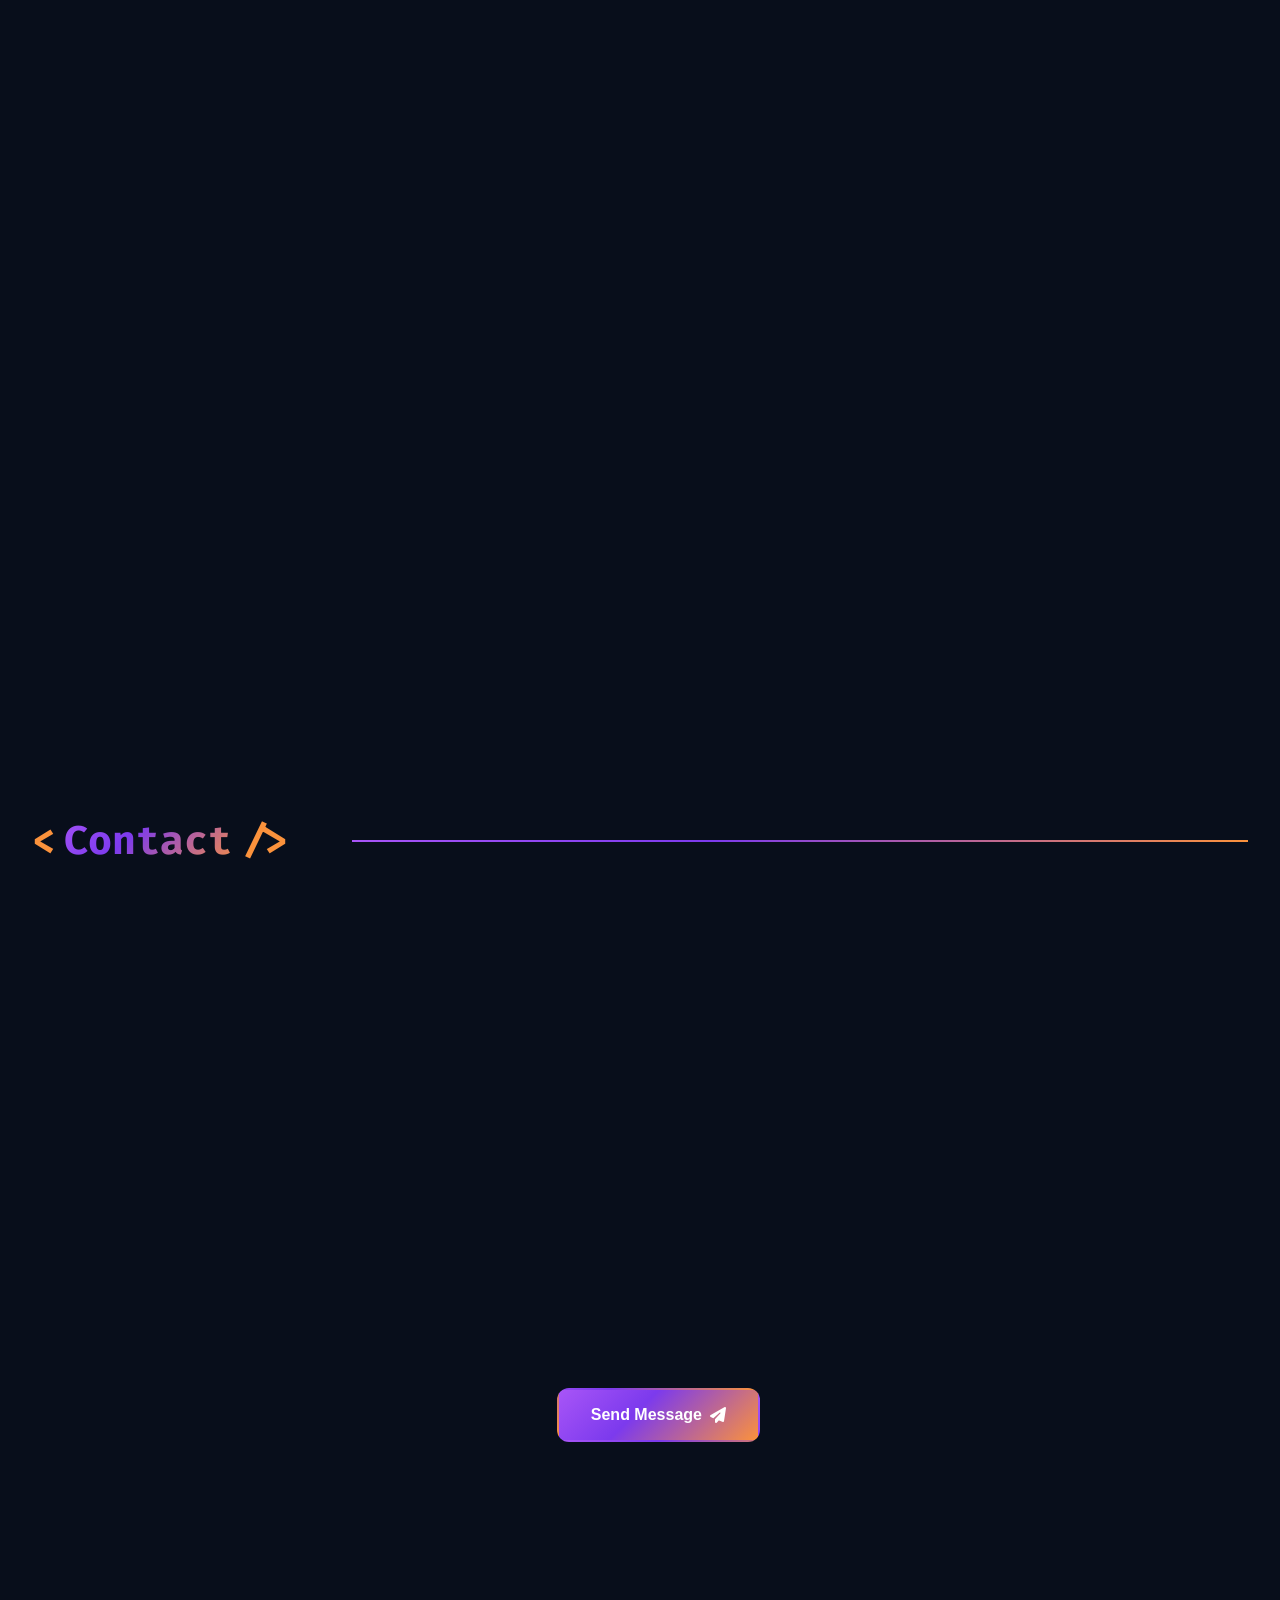
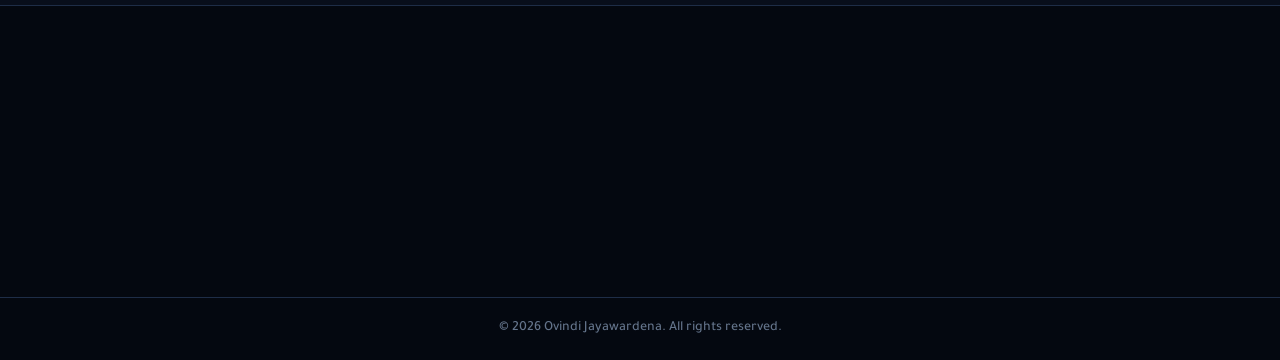
==== commit 1ceb8337: "claen code" ====
--- a/index.html
+++ b/index.html
@@ -7,24 +7,6 @@
     <title> My Portfolio Web Design</title>
     <link rel="icon"type ="image/X-icon" href="../assets/logo.png">
 
-
-
-
-
-    <script>
-        if (typeof console !== 'undefined' && console.warn) {
-            const originalWarn = console.warn;
-            console.warn = function(...args) {
-                if (args[0] && typeof args[0] === 'string' && args[0].includes('tailwindcss.com')) {
-                    return; // Suppress Tailwind CDN warning
-                }
-                originalWarn.apply(console, args);
-            };
-        }
-    </script>
-
-
-
     <link rel="stylesheet" href="css/css.css">
     <!-- Font Awesome -->
     <link rel="stylesheet" href="https://cdnjs.cloudflare.com/ajax/libs/font-awesome/6.4.0/css/all.min.css">
@@ -43,7 +25,7 @@
 <body class="body-main" data-theme="dark" data-lang="en" data-dir="ltr">
 
 
- Loading Screen
+ <!--Loading Screen-->
 <div class="loader-screen" id="loader">
     <div class="loader-content">
         <div class="loader-code-text">
@@ -322,6 +304,7 @@
             </div>
         </div>
     </section>
+
     <!-- Skills Section -->
     <section id="skills" class="section skw-section" >
         <div class="section-container">
@@ -499,7 +482,6 @@
             </div>
         </div>
     </section>
-
 
     <!-- Assignment  SECTION  -->
     <section id="Assignment" class="section skw-section">
@@ -586,8 +568,9 @@
             </div>
 
 </section>
+
     <!-- Projects Section -->
-<section id="projects" class="section projects-section">
+    <section id="projects" class="section projects-section">
     <div class="section-container">
         <div class="section-header">
             <h2 class="section-title">
@@ -803,7 +786,7 @@
         </div>
 </section>
 
-   <!-- Gallery SECTION-->
+     <!-- Gallery SECTION-->
     <section id="gallery" class="section projects-section" >
         <div class="section-container">
             <div class="section-header">
@@ -921,7 +904,6 @@
 
 
     </section>
-
 
     <!-- Contact Section -->
     <section id="contact" class="section contact-section">
@@ -983,7 +965,6 @@
     </section>
 
 </main>
-
 
 <!-- Footer -->
 <footer class="main-footer-new">
@@ -1062,10 +1043,6 @@
 </footer>
 
 
-
-
-
-
 <script>
     const cards = document.querySelectorAll('.gc-card');
     const dots = document.querySelectorAll('.dot');
@@ -1161,10 +1138,7 @@
      });
  </script>
 
-
-
  <script src="https://cdn.jsdelivr.net/npm/sweetalert2@11"></script>
-
  <script src="https://cdnjs.cloudflare.com/ajax/libs/animejs/3.2.1/anime.min.js"></script>
  <script src="js/javaScript.js"></script>
 
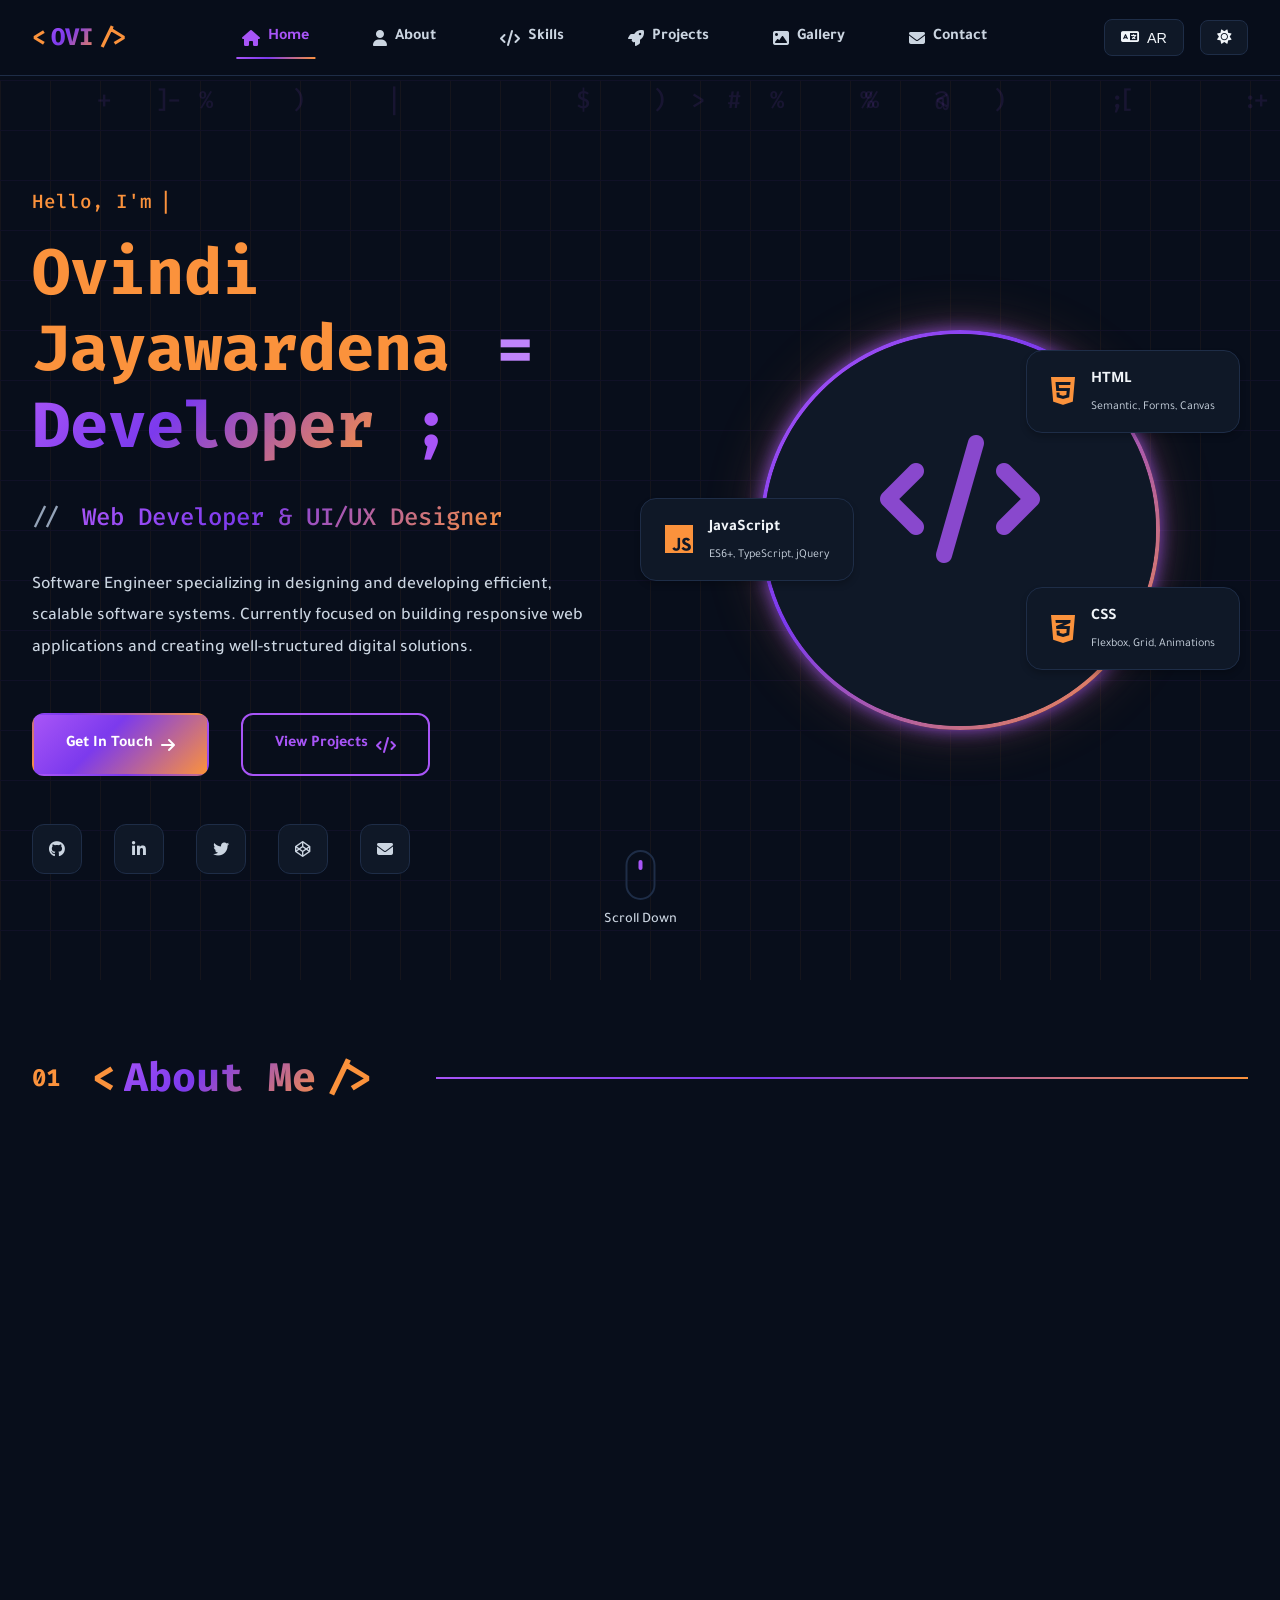
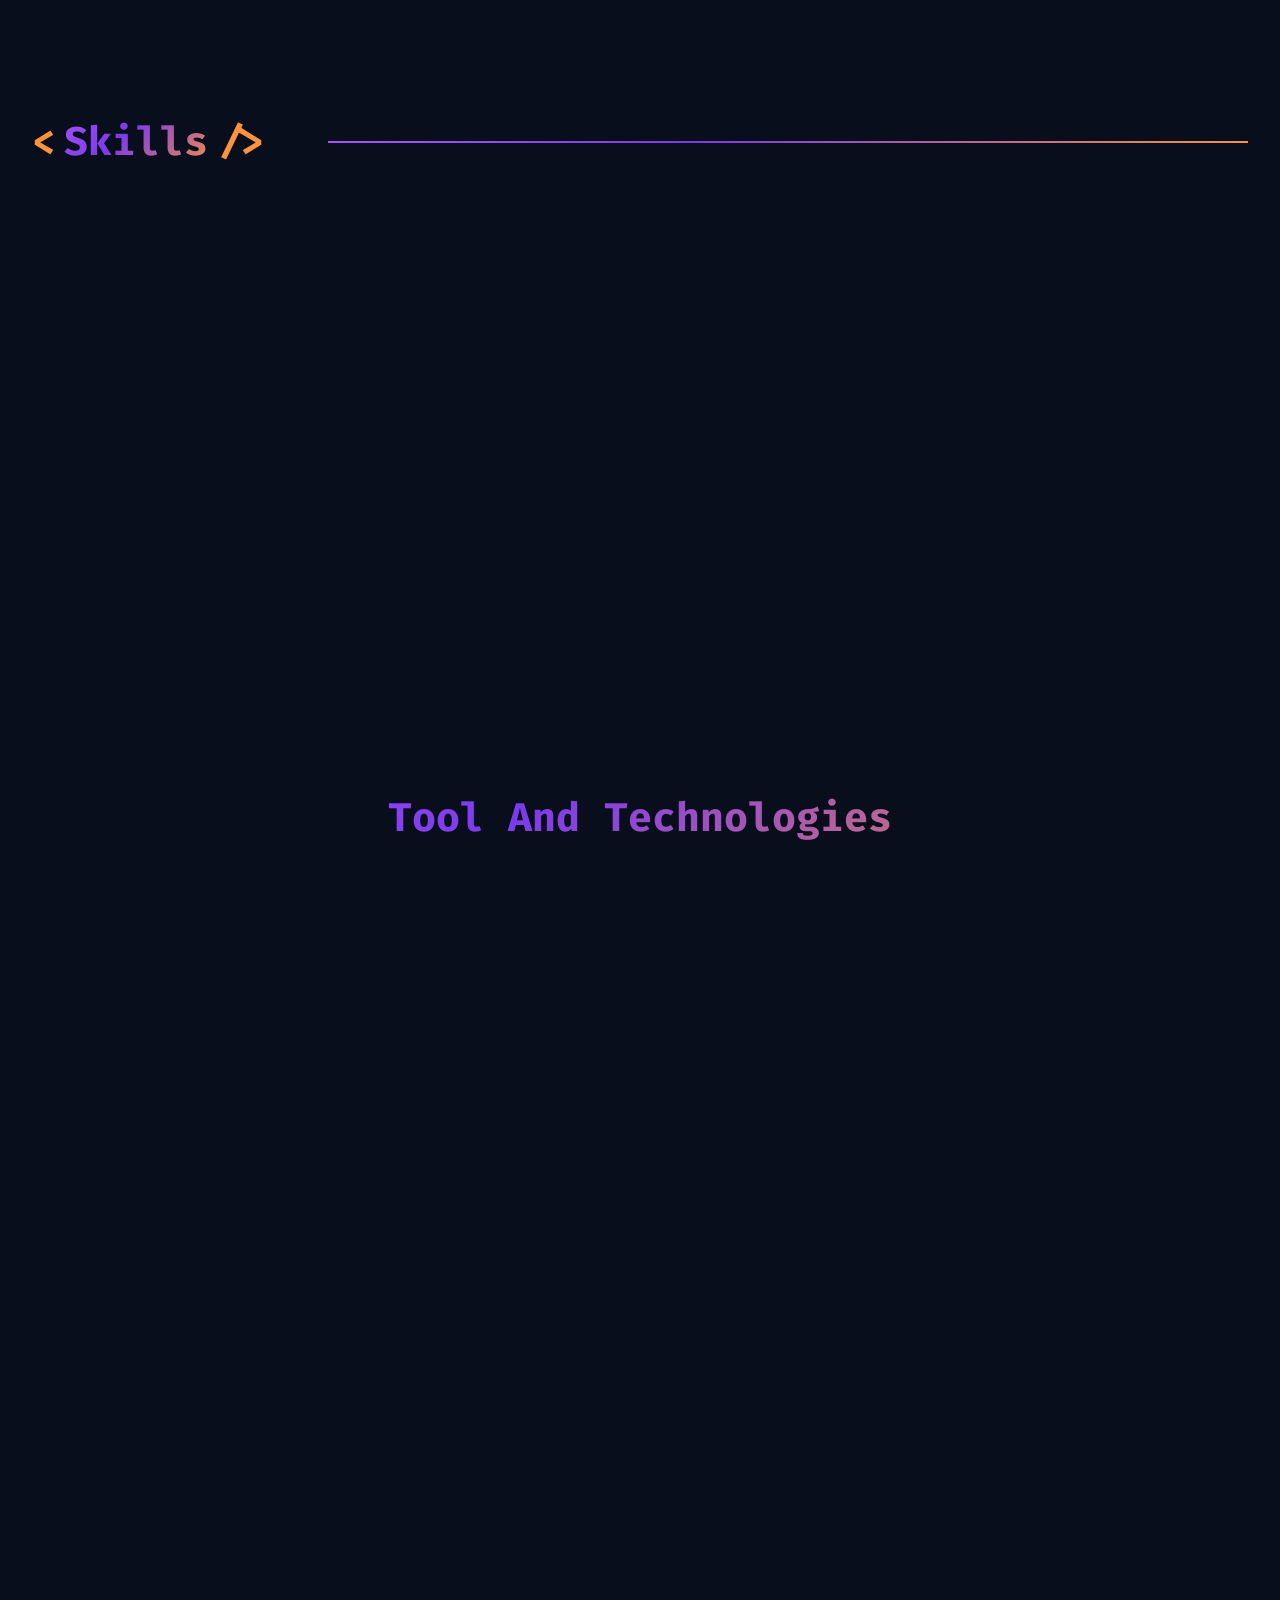
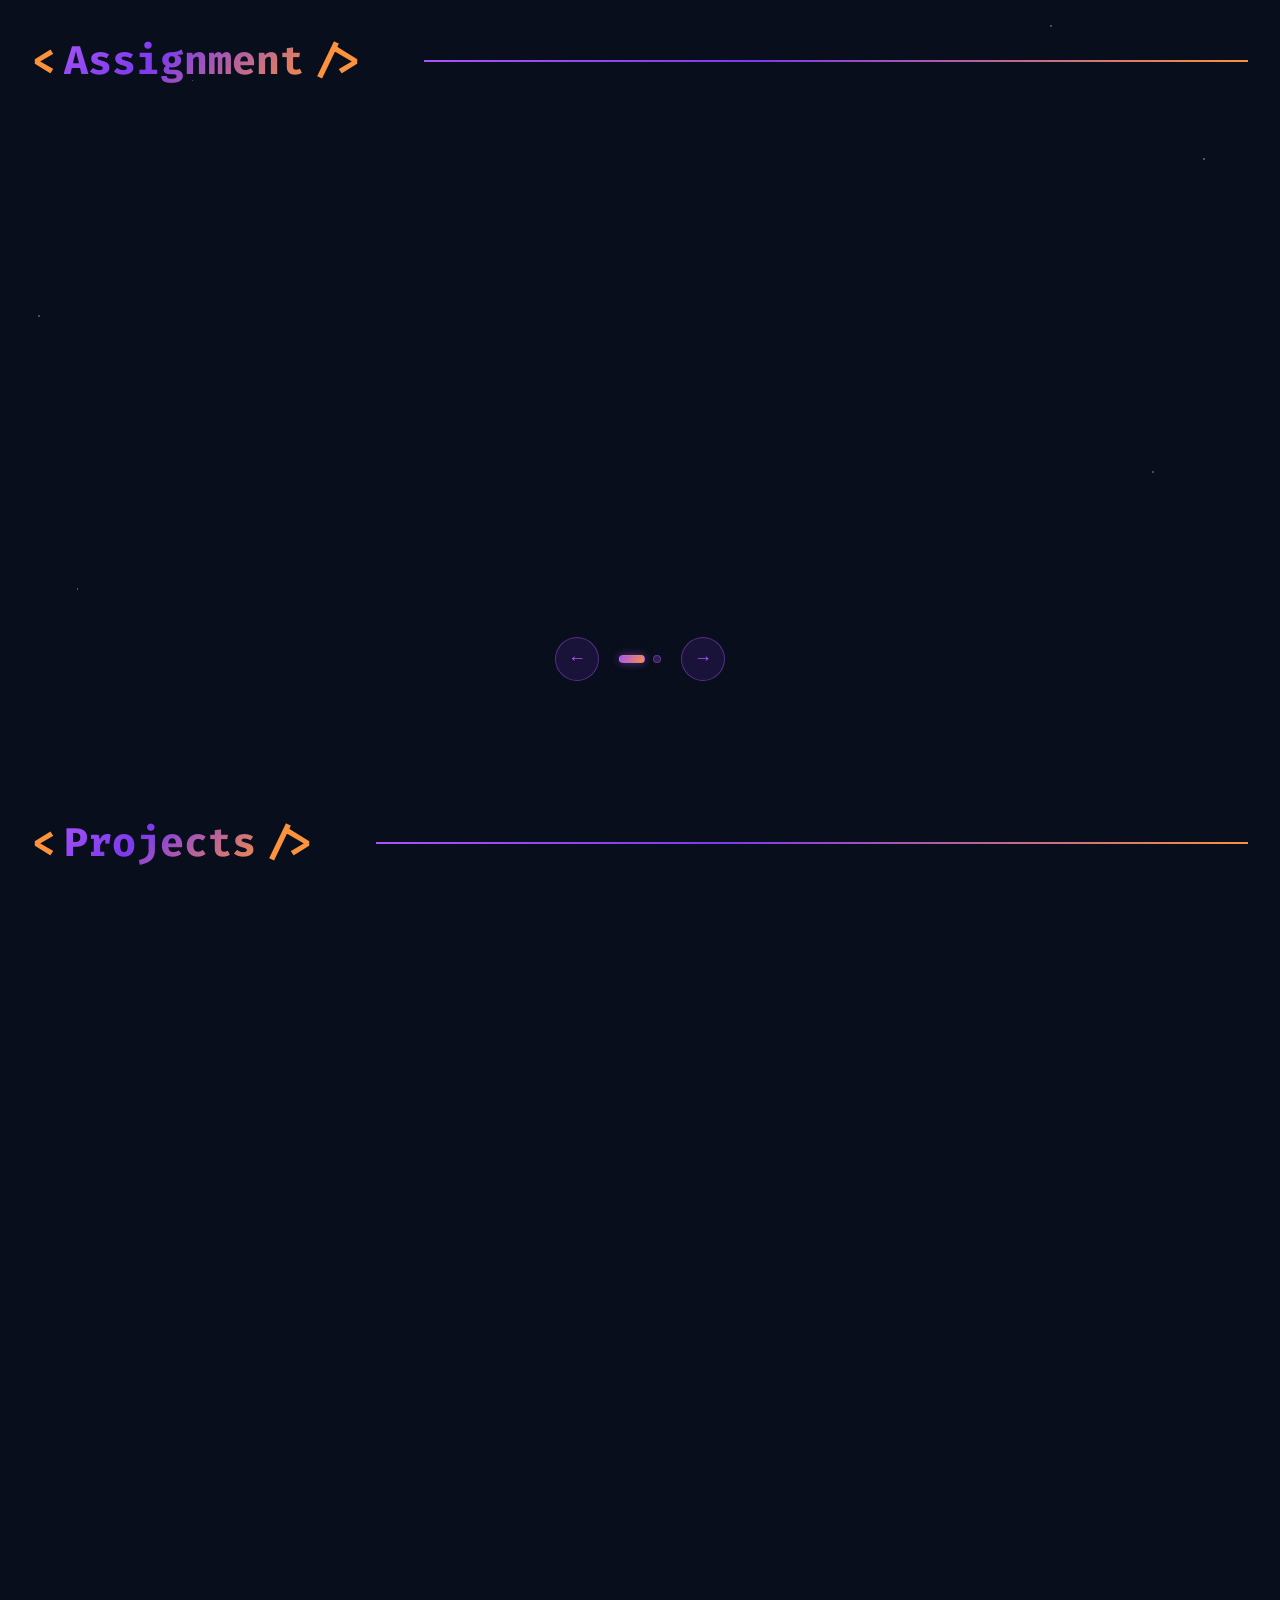
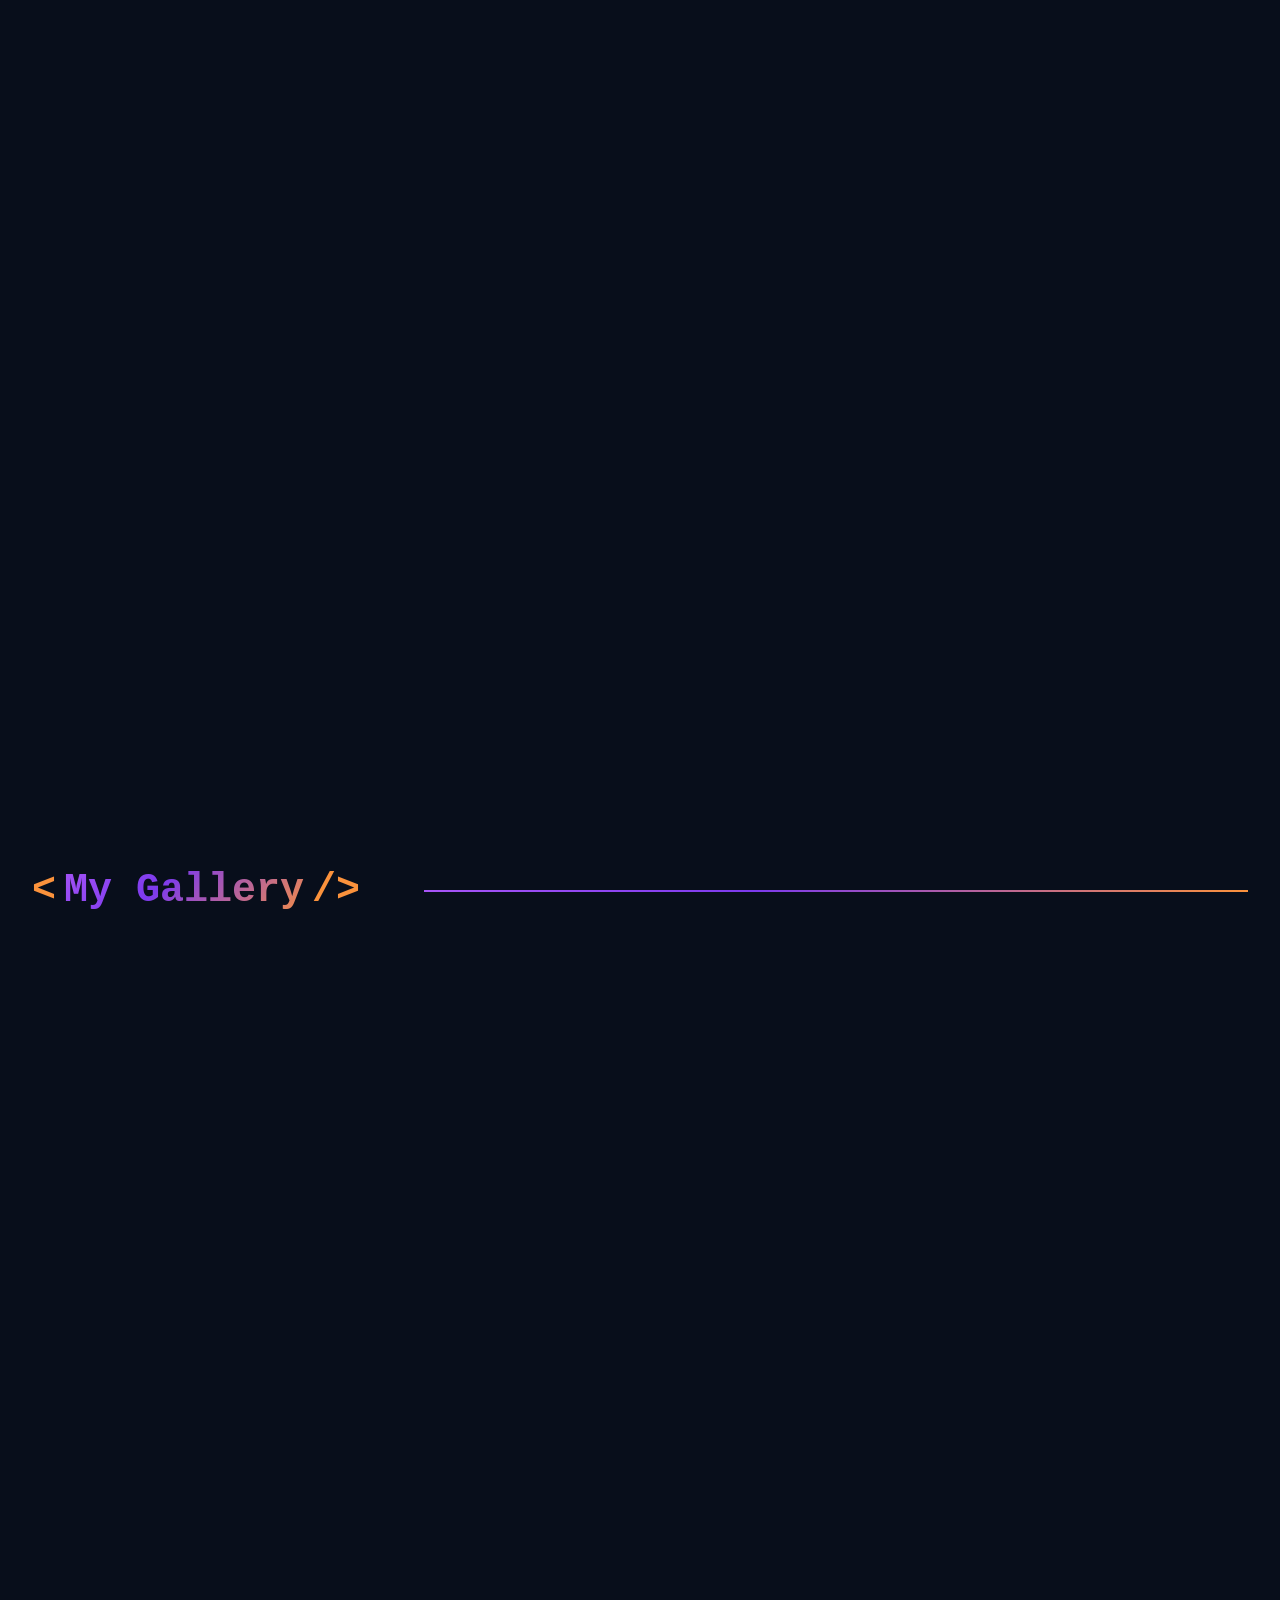
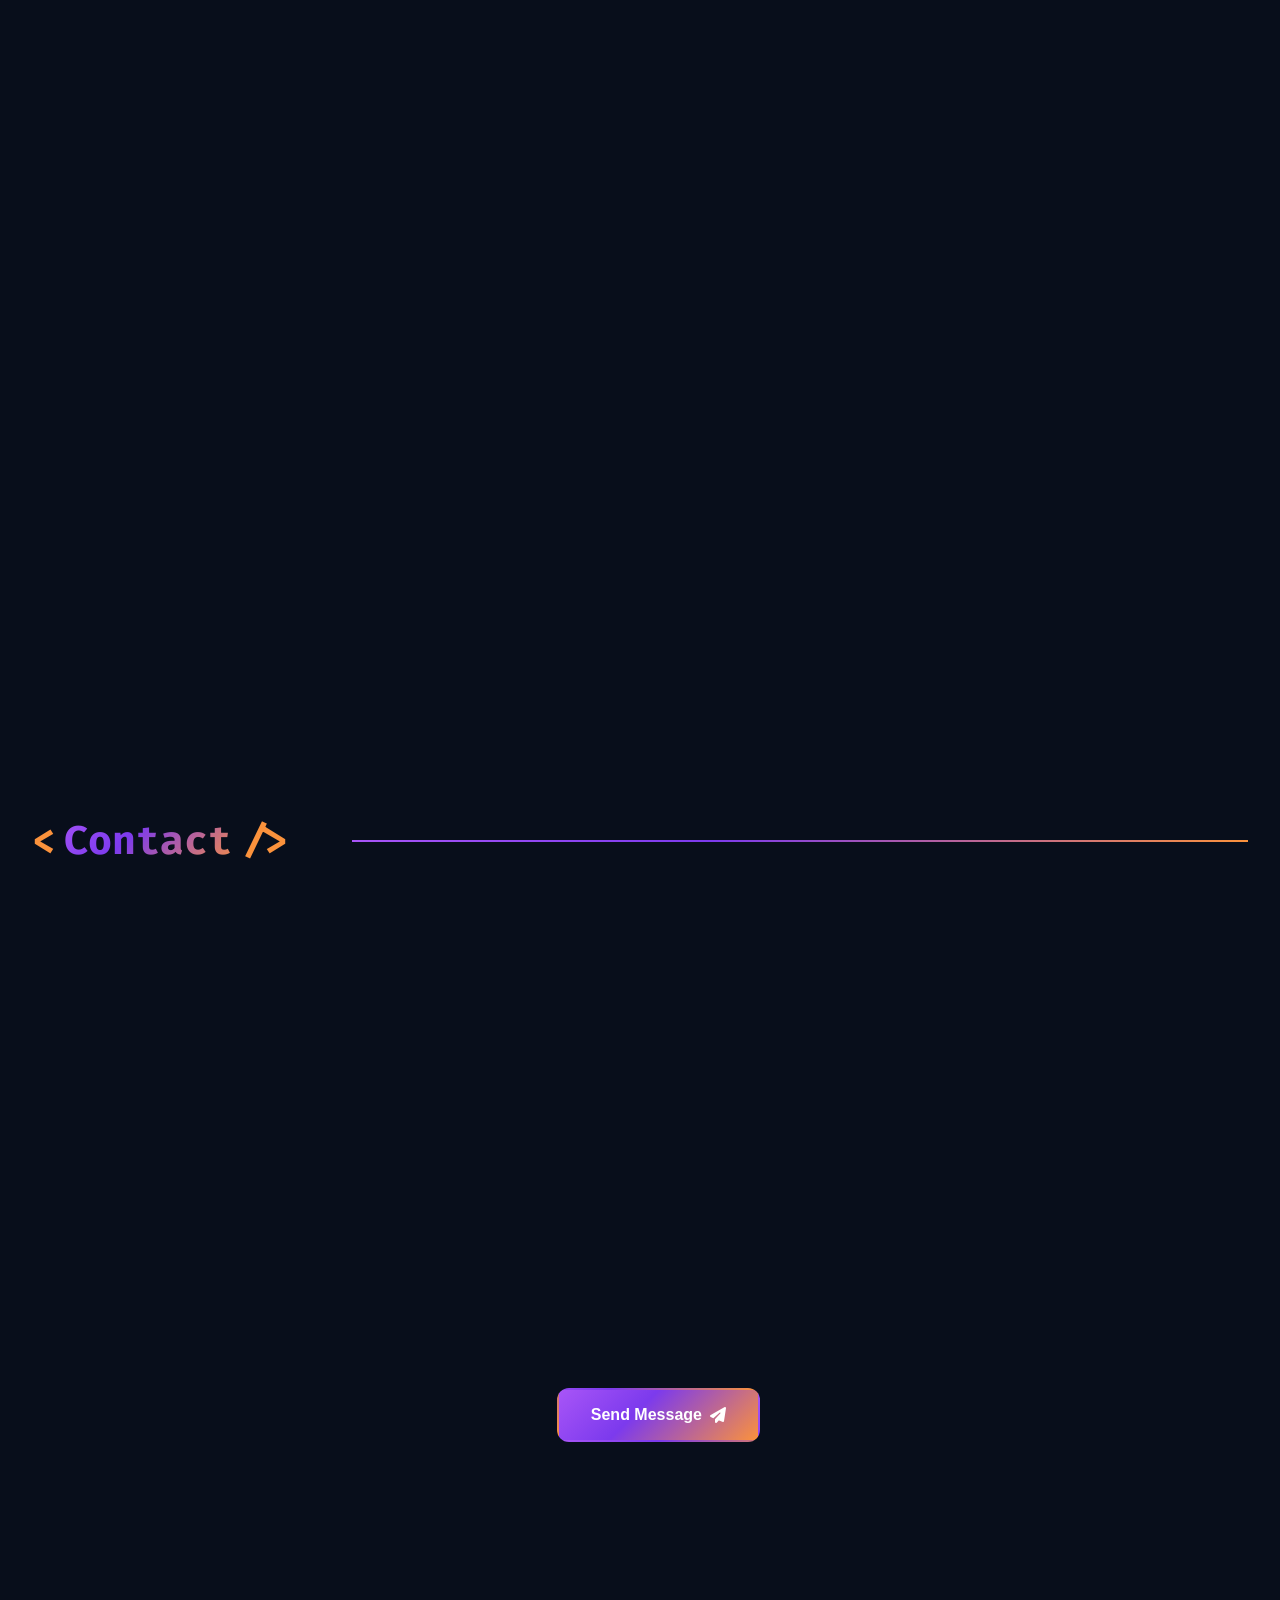
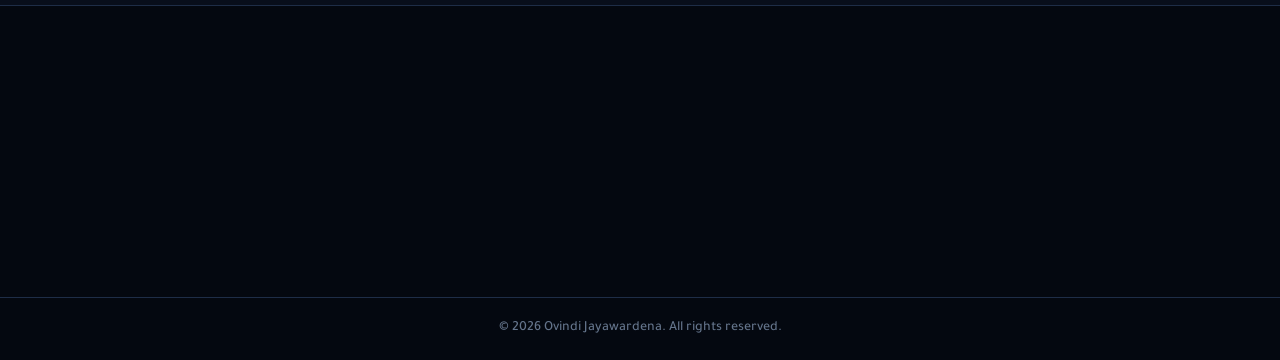
==== commit a04115c1: "claen code" ====
--- a/index.html
+++ b/index.html
@@ -1,5 +1,5 @@
 <!DOCTYPE html>
-<html lang="en" dir="ltr">
+<html lang="en">
 <head>
     <meta charset="UTF-8">
     <meta name="viewport" content="width=device-width, initial-scale=1.0, maximum-scale=5.0, user-scalable=yes">
@@ -22,7 +22,7 @@
     <link rel="stylesheet" href="https://cdnjs.cloudflare.com/ajax/libs/animate.css/4.1.1/animate.min.css"/>
 
 </head>
-<body class="body-main" data-theme="dark" data-lang="en" data-dir="ltr">
+<body class="body-main" data-theme="dark" data-lang="en" >
 
 
  <!--Loading Screen-->
@@ -58,28 +58,28 @@
         <div class="nav-menu" id="navMenu">
             <a href="#home" class="nav-link active" data-section="home">
                 <i class="fas fa-home"></i>
-                <span class="nav-text" data-text-en="Home" data-text-ar="الرئيسية">Home</span>
+                <span class="nav-text" data-text-en="Home" >Home</span>
             </a>
             <a href="#about" class="nav-link" data-section="about">
                 <i class="fas fa-user"></i>
-                <span class="nav-text" data-text-en="About" data-text-ar="عني">About</span>
+                <span class="nav-text" data-text-en="About" >About</span>
             </a>
             <a href="#skills" class="nav-link" data-section="skills">
                 <i class="fas fa-code"></i>
-                <span class="nav-text" data-text-en="Skills" data-text-ar="المهارات">Skills</span>
+                <span class="nav-text" data-text-en="Skills" >Skills</span>
             </a>
 
             <a href="#projects" class="nav-link" data-section="projects">
                 <i class="fas fa-rocket"></i>
-                <span class="nav-text" data-text-en="Projects" data-text-ar="المشاريع">Projects</span>
+                <span class="nav-text" data-text-en="Projects" >Projects</span>
             </a>
             <a href="#gallery" class="nav-link" data-section="gallery">
                 <i class="fas fa-image"></i>
-                <span class="nav-text" data-text-en="Gallery" data-text-ar="الخبرة">Gallery</span>
+                <span class="nav-text" data-text-en="Gallery" >Gallery</span>
             </a>
             <a href="#contact" class="nav-link" data-section="contact">
                 <i class="fas fa-envelope"></i>
-                <span class="nav-text" data-text-en="Contact" data-text-ar="التواصل">Contact</span>
+                <span class="nav-text" data-text-en="Contact" >Contact</span>
             </a>
         </div>
 
@@ -113,7 +113,7 @@
         <div class="hero-container">
             <div class="hero-content">
                 <div class="hero-greeting">
-                    <span class="greeting-text" data-text-en="Hello, I'm" data-text-ar="مرحباً، أنا">Hello, I'm</span>
+                    <span class="greeting-text" data-text-en="Hello, I'm" >Hello, I'm</span>
                     <span class="greeting-cursor">|</span>
                 </div>
 
@@ -126,25 +126,23 @@
 
                 <div class="hero-title">
                     <span class="title-prefix">//</span>
-                    <span class="title-text" data-text-en="Web Developer & UI/UX Designer" data-text-ar="مطور
-                    Web  & مصمم UI/UX">Web Developer & UI/UX Designer</span>
+                    <span class="title-text" data-text-en="Web Developer & UI/UX Designer" >Web Developer & UI/UX Designer</span>
                 </div>
 
                 <p class="hero-description" data-text-en="Software Engineer specializing in designing and developing efficient,
                 scalable software systems. Currently focused on building responsive web applications and creating well-structured digital solutions."
-                   data-text-ar="مهندس برمجيات متخصص في تصميم وتطوير أنظمة برمجية فعالة
-                    وقابلة للتوسع. يركز حاليًا على بناء تطبيقات ويب متجاوبة وإنشاء حلول رقمية منظمة بشكل جيد.">
+                  >
                     Software Engineer specializing in designing and developing efficient, scalable software systems.
                     Currently focused on building responsive web applications and creating well-structured digital solutions.
                 </p>
 
                 <div class="hero-buttons" >
                     <a href="#contact" class="btn btn-primary">
-                        <span data-text-en="Get In Touch" data-text-ar="تواصل معي">Get In Touch</span>
+                        <span data-text-en="Get In Touch" >Get In Touch</span>
                         <i class="fas fa-arrow-right"></i>
                     </a>
                     <a href="#projects" class="btn btn-secondary">
-                        <span data-text-en="View Projects" data-text-ar="عرض المشاريع">View Projects</span>
+                        <span data-text-en="View Projects" >View Projects</span>
                         <i class="fas fa-code"></i>
                     </a>
                 </div>
@@ -213,7 +211,7 @@
             <div class="scroll-mouse">
                 <div class="scroll-wheel"></div>
             </div>
-            <span class="scroll-text" data-text-en="Scroll Down" data-text-ar="انتقل للأسفل">Scroll Down</span>
+            <span class="scroll-text" data-text-en="Scroll Down" >Scroll Down</span>
         </div>
     </section>
 
@@ -224,7 +222,7 @@
                 <span class="section-number">01</span>
                 <h2 class="section-title">
                     <span class="title-bracket">&lt;</span>
-                    <span class="title-text" data-text-en="About Me" data-text-ar="عني">About Me</span>
+                    <span class="title-text" data-text-en="About Me" >About Me</span>
                     <span class="title-bracket">/&gt;</span>
                 </h2>
                 <div class="section-line"></div>
@@ -237,8 +235,7 @@
                         interest in technology, design, and digital solutions. I enjoy combining creativity with logical
                         thinking to build user-friendly and meaningful experiences. I am continuously improving my skills in software development,
                          web design, and modern technologies, with a focus on delivering high-quality and impactful solutions."
-                           data-text-ar="أنا شخص مبدع وأهتم بالتفاصيل ولدي اهتمام كبير بالتكنولوجيا والتصميم والحلول الرقمية. أستمتع بدمج الإبداع مع التفكير المنطقي لبناء تجارب سهلة الاستخدام وذات معنى. أعمل باستمرار على تطوير مهاراتي في تطوير البرمجيات
-                           وتصميم الويب والتقنيات الحديثة، مع التركيز على تقديم حلول عالية الجودة وذات تأثير ">
+                          >
                             I am a creative and detail-oriented individual with a strong interest in technology, design,
                             and digital solutions. I enjoy combining creativity with logical thinking to build user-friendly and meaningful experiences.
                             I am continuously improving my skills in software development, web design, and modern technologies,
@@ -249,15 +246,15 @@
                     <div class="about-stats" data-aos="fade-right">
                         <div class="stat-item">
                             <div class="stat-number" data-count="06">06</div>
-                            <div class="stat-label" data-text-en="Projects" data-text-ar="مشروع">Projects</div>
+                            <div class="stat-label" data-text-en="Projects" >Projects</div>
                         </div>
                         <div class="stat-item" data-aos="fade-right">
                             <div class="stat-number" data-count="01">01</div>
-                            <div class="stat-label" data-text-en="Years Experience" data-text-ar="سنوات خبرة">Years Experience</div>
+                            <div class="stat-label" data-text-en="Years Experience">Years Experience</div>
                         </div>
                         <div class="stat-item" data-aos="fade-right">
                             <div class="stat-number" data-count="500">100</div>
-                            <div class="stat-label" data-text-en="Happy Clients" data-text-ar="عميل سعيد">Happy Clients</div>
+                            <div class="stat-label" data-text-en="Happy Clients" >Happy Clients</div>
                         </div>
                     </div>
                 </div>
@@ -312,7 +309,7 @@
 
                 <h2 class="section-title">
                     <span class="title-bracket">&lt;</span>
-                    <span class="title-text" data-text-en="Skills" data-text-ar="عني">Skills</span>
+                    <span class="title-text" data-text-en="Skills" >Skills</span>
                     <span class="title-bracket">/&gt;</span>
                 </h2>
                 <div class="section-line"></div>
@@ -490,7 +487,7 @@
 
                 <h2 class="section-title">
                     <span class="title-bracket">&lt;</span>
-                    <span class="title-text" data-text-en="Assignment" data-text-ar="عني">Assignment</span>
+                    <span class="title-text" data-text-en="Assignment" >Assignment</span>
                     <span class="title-bracket">/&gt;</span>
                 </h2>
                 <div class="section-line"></div>
@@ -575,7 +572,7 @@
         <div class="section-header">
             <h2 class="section-title">
                 <span class="title-bracket">&lt;</span>
-                <span class="title-text" data-text-en="Projects" data-text-ar="المشاريع">Projects</span>
+                <span class="title-text" data-text-en="Projects" >Projects</span>
                 <span class="title-bracket">/&gt;</span>
             </h2>
             <div class="section-line"></div>
@@ -602,10 +599,10 @@
                     </div>
                 </div>
                 <div class="project-content">
-                    <h3 class="project-title" data-text-en="Supermarket Platform" data-text-ar="منصة السوبرماركت">Supermarket Platform</h3>
+                    <h3 class="project-title" data-text-en="Supermarket Platform" >Supermarket Platform</h3>
                     <p class="project-description"
                        data-text-en="A supermarket is a large store that sells groceries and daily household items in one place, making shopping easy and convenient."
-                       data-text-ar="السوبرماركت هو متجر كبير يبيع المواد الغذائية والاحتياجات المنزلية اليومية في مكان واحد، مما يجعل التسوق سهلاً ومريحًا.">
+                       >
                         A supermarket is a large store that sells groceries and daily household items in one place,
                         making shopping easy and convenient.
                     </p>
@@ -633,10 +630,10 @@
                     </div>
                 </div>
                 <div class="project-content">
-                    <h3 class="project-title" data-text-en="Connect Four Game" data-text-ar="تطبيق إدارة المهام">Connect Four Game</h3>
+                    <h3 class="project-title" data-text-en="Connect Four Game" >Connect Four Game</h3>
                     <p class="project-description"
                        data-text-en="Connect Four is a traditional two-player strategy game where players compete to create a straight line of four matching pieces either horizontally, vertically, or diagonally"
-                       data-text-ar="تطبيق ويب لإدارة المهام مع مزامنة فورية وتصميم عصري.">
+                      >
                         Connect Four is a traditional two-player strategy game where players compete to create a straight line of four matching pieces either horizontally, vertically, or diagonally
                     </p>
                     <div class="project-tags">
@@ -664,10 +661,10 @@
                     </div>
                 </div>
                 <div class="project-content">
-                    <h3 class="project-title" data-text-en="Gold Mangement System" data-text-ar="منصة المدونة">Gold Mangement System</h3>
+                    <h3 class="project-title" data-text-en="Gold Mangement System" >Gold Mangement System</h3>
                     <p class="project-description"
                        data-text-en="The Golden Management System is a database-driven application that manages gold transactions, customer records, and payments efficiently."
-                       data-text-ar="منصة مدونة حديثة مع ميزات CMS وتصميم واجهة مستخدم جميل.">
+                      >
                         The Golden Management System is a database-driven application that manages gold transactions,
                         customer records, and payments efficiently.
                     </p>
@@ -698,10 +695,10 @@
                     </div>
                 </div>
                 <div class="project-content">
-                    <h3 class="project-title" data-text-en="GYM Mangement System" data-text-ar="منصة المدونة">GYM Mangement System</h3>
+                    <h3 class="project-title" data-text-en="GYM Mangement System" >GYM Mangement System</h3>
                     <p class="project-description"
                        data-text-en="A terminal-based gym system used to add members and trainers, and manage their details easily."
-                       data-text-ar="منصة مدونة حديثة مع ميزات CMS وتصميم واجهة مستخدم جميل.">
+                       >
                         A terminal-based gym system used to add members and trainers, and manage their details easily.
                     </p>
                     <div class="project-tags">
@@ -729,10 +726,10 @@
                     </div>
                 </div>
                 <div class="project-content">
-                    <h3 class="project-title" data-text-en="Pharmacy Management System" data-text-ar="منصة المدونة">Pharmacy Management System</h3>
+                    <h3 class="project-title" data-text-en="Pharmacy Management System">Pharmacy Management System</h3>
                     <p class="project-description"
                        data-text-en="A terminal-based pharmacy system used to manage medicines and keep track of stock easily."
-                       data-text-ar="منصة مدونة حديثة مع ميزات CMS وتصميم واجهة مستخدم جميل.">
+                       >
                         A terminal-based pharmacy system used to manage medicines and keep track of stock easily.
                     </p>
                     <div class="project-tags">
@@ -763,10 +760,10 @@
                     </div>
                 </div>
                 <div class="project-content">
-                    <h3 class="project-title" data-text-en="Market Management System" data-text-ar="منصة السوبرماركت">Market Management System</h3>
+                    <h3 class="project-title" data-text-en="Market Management System" >Market Management System</h3>
                     <p class="project-description"
                        data-text-en="A market is a large store that sells groceries and daily household items in one place, making shopping easy and convenient."
-                       data-text-ar="السوبرماركت هو متجر كبير يبيع المواد الغذائية والاحتياجات المنزلية اليومية في مكان واحد، مما يجعل التسوق سهلاً ومريحًا.">
+                       >
                         A market is a large store that sells groceries and daily household items in one place,
                         making shopping easy and convenient.
                     </p>
@@ -792,7 +789,7 @@
             <div class="section-header">
                 <h2 class="section-title">
                     <span class="title-bracket">&lt;</span>
-                    <span class="title-text" data-text-en="My Gallery" data-text-ar="المشاريع">My Gallery </span>
+                    <span class="title-text" data-text-en="My Gallery" >My Gallery </span>
                     <span class="title-bracket">/&gt;</span>
                 </h2>
                 <div class="section-line"></div>
@@ -911,7 +908,7 @@
             <div class="section-header">
                 <h2 class="section-title">
                     <span class="title-bracket">&lt;</span>
-                    <span class="title-text" data-text-en="Contact" data-text-ar="التواصل">Contact</span>
+                    <span class="title-text" data-text-en="Contact" >Contact</span>
                     <span class="title-bracket">/&gt;</span>
                 </h2>
                 <div class="section-line"></div>
